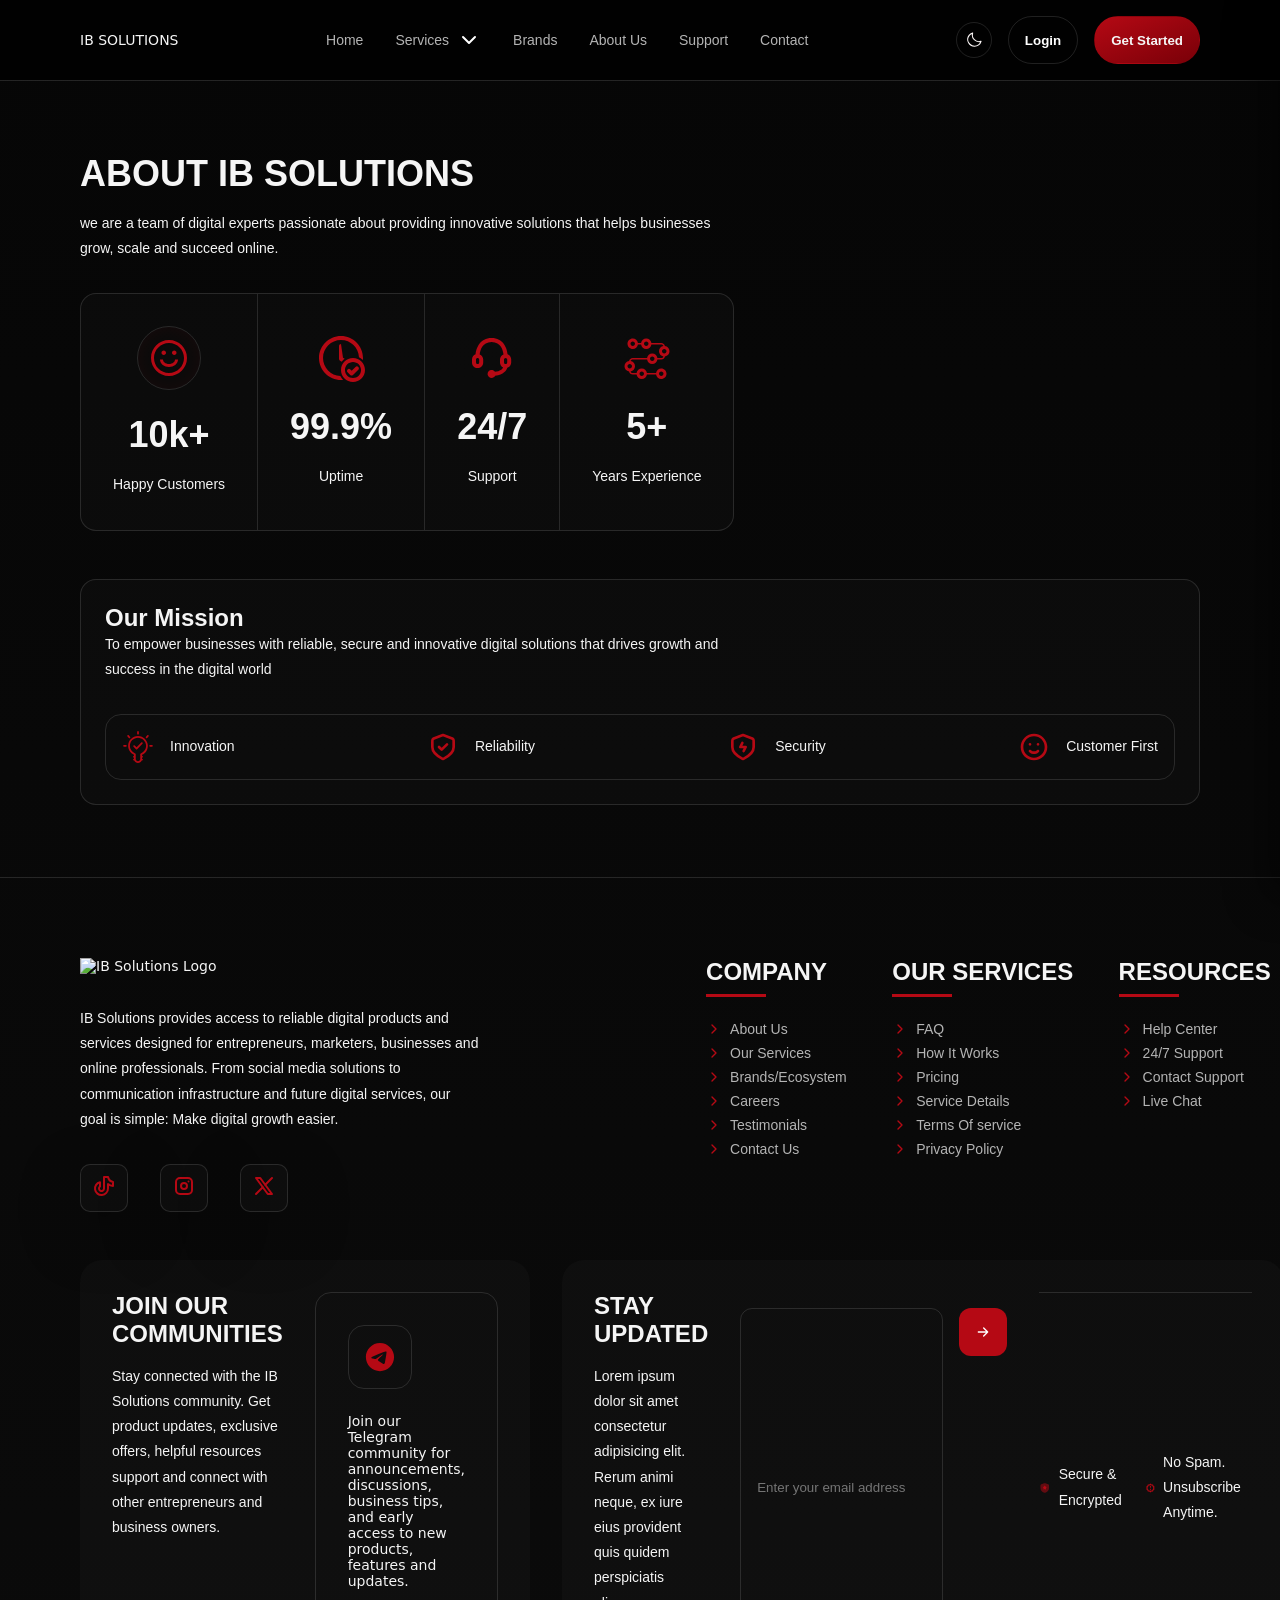
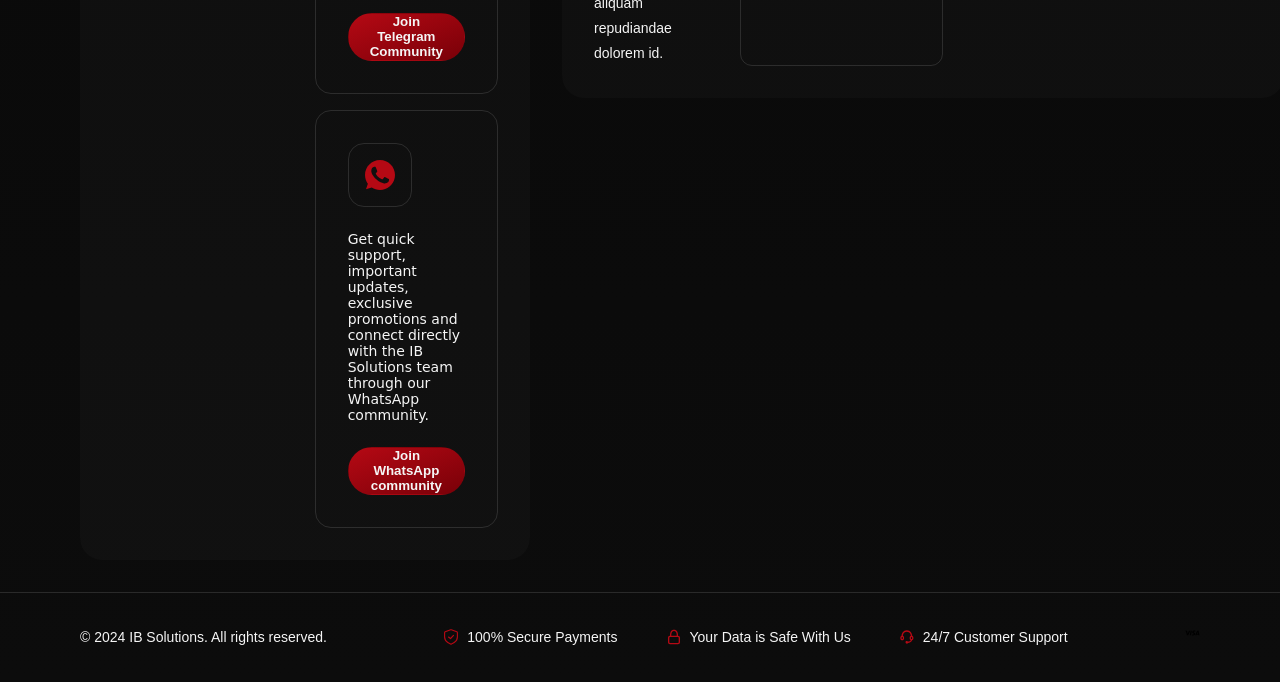
==== about.html @ fe58dd3f "Built IB Solutions landing page" ====
<!doctype html>
<html lang="en">
  <head>
    <meta charset="UTF-8" />
    <meta name="viewport" content="width=device-width, initial-scale=1.0" />
    <title>About IB Solutions</title>
    <link rel="stylesheet" href="style.css" />
  </head>
  <body>
    <header>
      <div class="overlay"></div>
      <div class="sidebar">
        <div class="sidebar-header">
          <img src="logo" alt="IB logo" />
          <button class="close-btn">X</button>
        </div>
        <ul class="sidebar-links">
          <li><a href="index.html">Home</a></li>
          <li><a href="about.html">About</a></li>
          <li><a href="contact.html">contact</a></li>
        </ul>

        <div class="sidebar-btns">
          <button class="btn btn-outline login-btn">Login</button>
          <button class="btn btn-primary get-started-btn">Get Started</button>
        </div>
        <div class="socials">
          Follow us

          <span> </span>
        </div>
      </div>
      <nav>
        <div class="nav-container container">
          <div class="logo-container">IB SOLUTIONS</div>

          <ul class="nav-links">
            <li><a href="index.html">Home</a></li>
            <li>
              <a class="fr-g1" href="#services"
                >Services
                <svg
                  xmlns="http://www.w3.org/2000/svg"
                  width="24"
                  height="24"
                  viewBox="0 0 24 24"
                  fill="none"
                  stroke="#ffffff"
                  stroke-width="2"
                  stroke-linecap="round"
                  stroke-linejoin="round"
                >
                  <polyline points="6 9 12 15 18 9" />
                </svg>
              </a>
            </li>
            <li><a href="#brands">Brands</a></li>
            <li><a href="about.html">About Us</a></li>
            <li><a href="#support">Support</a></li>
            <li><a href="#support">Contact</a></li>
          </ul>

          <div class="nav-btns">
            <button class="dark-mode mode">
              <svg
                height="24"
                width="24"
                xmlns="http://www.w3.org/2000/svg"
                viewBox="0 0 256 256"
                fill="#fef9f9"
              >
                <path
                  d="M233.54,142.23a8,8,0,0,0-8-2,88.08,88.08,0,0,1-109.8-109.8,8,8,0,0,0-10-10,104.84,104.84,0,0,0-52.91,37A104,104,0,0,0,136,224a103.09,103.09,0,0,0,62.52-20.88,104.84,104.84,0,0,0,37-52.91A8,8,0,0,0,233.54,142.23ZM188.9,190.34A88,88,0,0,1,65.66,67.11a89,89,0,0,1,31.4-26A106,106,0,0,0,96,56,104.11,104.11,0,0,0,200,160a106,106,0,0,0,14.92-1.06A89,89,0,0,1,188.9,190.34Z"
                />
              </svg>
            </button>
            <button class="btn btn-outline">Login</button>
            <button class="btn btn-primary">Get Started</button>
            <button class="menu-btn">
              <svg
                width="24"
                height="24"
                viewBox="0 0 24 24"
                fill="none"
                xmlns="http://www.w3.org/2000/svg"
              >
                <path
                  fill-rule="evenodd"
                  clip-rule="evenodd"
                  d="M20.75 7C20.75 7.41421 20.4142 7.75 20 7.75L4 7.75C3.58579 7.75 3.25 7.41421 3.25 7C3.25 6.58579 3.58579 6.25 4 6.25L20 6.25C20.4142 6.25 20.75 6.58579 20.75 7Z"
                  fill="#FFFFFF"
                />
                <path
                  fill-rule="evenodd"
                  clip-rule="evenodd"
                  d="M20.75 12C20.75 12.4142 20.4142 12.75 20 12.75L4 12.75C3.58579 12.75 3.25 12.4142 3.25 12C3.25 11.5858 3.58579 11.25 4 11.25L20 11.25C20.4142 11.25 20.75 11.5858 20.75 12Z"
                  fill="#FFFFFF"
                />
                <path
                  fill-rule="evenodd"
                  clip-rule="evenodd"
                  d="M20.75 17C20.75 17.4142 20.4142 17.75 20 17.75L4 17.75C3.58579 17.75 3.25 17.4142 3.25 17C3.25 16.5858 3.58579 16.25 4 16.25L20 16.25C20.4142 16.25 20.75 16.5858 20.75 17Z"
                  fill="#FFFFFF"
                />
              </svg>
            </button>
          </div>
        </div>
      </nav>
    </header>

    <main>
      <section class="about">
        <div class="container">
          <div class="top">
            <div class="section-header">
              <h2>ABOUT IB SOLUTIONS</h2>
              <p>
                we are a team of digital experts passionate about providing
                innovative solutions that helps businesses grow, scale and
                succeed online.
              </p>
            </div>
            <div class="about-stats">
              <span>
                <div class="logo-container">
                  <svg
                    viewBox="0 0 24 24"
                    fill="none"
                    xmlns="http://www.w3.org/2000/svg"
                  >
                    <g id="SVGRepo_bgCarrier" stroke-width="0"></g>
                    <g
                      id="SVGRepo_tracerCarrier"
                      stroke-linecap="round"
                      stroke-linejoin="round"
                    ></g>
                    <g id="SVGRepo_iconCarrier">
                      <path
                        fill-rule="evenodd"
                        clip-rule="evenodd"
                        d="M19.5 12C19.5 16.1421 16.1421 19.5 12 19.5C7.85786 19.5 4.5 16.1421 4.5 12C4.5 7.85786 7.85786 4.5 12 4.5C16.1421 4.5 19.5 7.85786 19.5 12ZM21 12C21 16.9706 16.9706 21 12 21C7.02944 21 3 16.9706 3 12C3 7.02944 7.02944 3 12 3C16.9706 3 21 7.02944 21 12ZM9.375 10.5C9.99632 10.5 10.5 9.99632 10.5 9.375C10.5 8.75368 9.99632 8.25 9.375 8.25C8.75368 8.25 8.25 8.75368 8.25 9.375C8.25 9.99632 8.75368 10.5 9.375 10.5ZM15.75 9.375C15.75 9.99632 15.2463 10.5 14.625 10.5C14.0037 10.5 13.5 9.99632 13.5 9.375C13.5 8.75368 14.0037 8.25 14.625 8.25C15.2463 8.25 15.75 8.75368 15.75 9.375ZM12 15C10.1783 15 9 13.8451 9 12.75H7.5C7.5 14.9686 9.67954 16.5 12 16.5C14.3205 16.5 16.5 14.9686 16.5 12.75H15C15 13.8451 13.8217 15 12 15Z"
                        fill="#b50914"
                      ></path>
                    </g>
                  </svg>
                </div>
                <div>
                  <h2>10k+</h2>
                  <p>Happy Customers</p>
                </div>
              </span>
              <span>
                <svg
                  viewBox="0 0 24 24"
                  fill="none"
                  xmlns="http://www.w3.org/2000/svg"
                >
                  <g id="SVGRepo_bgCarrier" stroke-width="0"></g>
                  <g
                    id="SVGRepo_tracerCarrier"
                    stroke-linecap="round"
                    stroke-linejoin="round"
                  ></g>
                  <g id="SVGRepo_iconCarrier">
                    <path
                      d="M23 12C23 12.3545 22.9832 12.7051 22.9504 13.051C22.3838 12.4841 21.7204 12.014 20.9871 11.6675C20.8122 6.85477 16.8555 3.00683 12 3.00683C7.03321 3.00683 3.00683 7.03321 3.00683 12C3.00683 16.8555 6.85477 20.8122 11.6675 20.9871C12.014 21.7204 12.4841 22.3838 13.051 22.9504C12.7051 22.9832 12.3545 23 12 23C5.92487 23 1 18.0751 1 12C1 5.92487 5.92487 1 12 1C18.0751 1 23 5.92487 23 12Z"
                      fill="#b50914"
                    ></path>
                    <path
                      d="M13 11.8812L13.8426 12.3677C13.2847 12.7802 12.7902 13.2737 12.3766 13.8307L11.5174 13.3346C11.3437 13.2343 11.2115 13.0898 11.1267 12.9235C11 12.7274 11 12.4667 11 12.4667V6C11 5.44771 11.4477 5 12 5C12.5523 5 １３ 5.44772 １３ 6V１１.８８１２Z"
                      fill="#b50914"
                    ></path>
                    <path
                      d="M15.2929 17.7071C15.6834 17.3166 16.3166 17.3166 16.7071 17.7071L17.3482 18.3482L19.2473 16.4491C19.6379 16.0586 20.271 16.0586 20.6615 16.4491C21.0521 16.8397 21.0521 17.4728 20.6615 17.8634L18.1213 20.4036C18.0349 20.49 17.9367 20.5573 17.8318 20.6054C17.4488 20.8294 16.9487 20.7772 16.6203 20.4487L15.2929 19.1213C14.9024 18.7308 14.9024 18.0976 15.2929 17.7071Z"
                      fill="#b50914"
                    ></path>
                    <path
                      fill-rule="evenodd"
                      clip-rule="evenodd"
                      d="M18 24C21.3137 24 24 21.3137 24 18C24 14.6863 21.3137 12 18 12C14.6863 12 12 14.6863 12 18C12 21.3137 14.6863 24 18 24ZM18 22.0181C15.7809 22.0181 13.9819 20.2191 13.9819 18C13.9819 15.7809 15.7809 13.9819 18 13.9819C20.2191 13.9819 22.0181 15.7809 22.0181 18C22.0181 20.2191 20.2191 22.0181 18 22.0181Z"
                      fill="#b50914"
                    ></path>
                  </g>
                </svg>
                <div>
                  <h2>99.9%</h2>
                  <p>Uptime</p>
                </div>
              </span>
              <span>
                <svg
                  viewBox="0 0 512 512"
                  version="1.1"
                  xmlns="http://www.w3.org/2000/svg"
                  xmlns:xlink="http://www.w3.org/1999/xlink"
                  fill="#000000"
                >
                  <g id="SVGRepo_bgCarrier" stroke-width="0"></g>
                  <g
                    id="SVGRepo_tracerCarrier"
                    stroke-linecap="round"
                    stroke-linejoin="round"
                  ></g>
                  <g id="SVGRepo_iconCarrier">
                    <title>support</title>
                    <g
                      id="Page-1"
                      stroke="none"
                      stroke-width="1"
                      fill="none"
                      fill-rule="evenodd"
                    >
                      <g
                        id="support"
                        fill="#b50914"
                        transform="translate(42.666667, 42.666667)"
                      >
                        <path
                          d="M379.734355,174.506667 C373.121022,106.666667 333.014355,-2.13162821e-14 209.067688,-2.13162821e-14 C85.1210217,-2.13162821e-14 45.014355,106.666667 38.4010217,174.506667 C15.2012632,183.311569 -0.101643453,205.585799 0.000508304259,230.4 L0.000508304259,260.266667 C0.000508304259,293.256475 26.7445463,320 59.734355,320 C92.7241638,320 119.467688,293.256475 119.467688,260.266667 L119.467688,230.4 C119.360431,206.121456 104.619564,184.304973 82.134355,175.146667 C86.4010217,135.893333 107.307688,42.6666667 209.067688,42.6666667 C310.827688,42.6666667 331.521022,135.893333 335.787688,175.146667 C313.347976,184.324806 298.68156,206.155851 298.667688,230.4 L298.667688,260.266667 C298.760356,283.199651 311.928618,304.070103 332.587688,314.026667 C323.627688,330.88 300.801022,353.706667 244.694355,360.533333 C233.478863,343.50282 211.780225,336.789048 192.906491,344.509658 C174.032757,352.230268 163.260418,372.226826 167.196286,392.235189 C171.132153,412.243552 188.675885,426.666667 209.067688,426.666667 C225.181549,426.577424 239.870491,417.417465 247.041022,402.986667 C338.561022,392.533333 367.787688,345.386667 376.961022,317.653333 C401.778455,309.61433 418.468885,286.351502 418.134355,260.266667 L418.134355,230.4 C418.23702,205.585799 402.934114,183.311569 379.734355,174.506667 Z M76.8010217,260.266667 C76.8010217,269.692326 69.1600148,277.333333 59.734355,277.333333 C50.3086953,277.333333 42.6676884,269.692326 42.6676884,260.266667 L42.6676884,230.4 C42.6676884,224.302667 45.9205765,218.668499 51.2010216,215.619833 C56.4814667,212.571166 62.9872434,212.571166 68.2676885,215.619833 C73.5481336,218.668499 76.8010217,224.302667 76.8010217,230.4 L76.8010217,260.266667 Z M341.334355,230.4 C341.334355,220.97434 348.975362,213.333333 358.401022,213.333333 C367.826681,213.333333 375.467688,220.97434 375.467688,230.4 L375.467688,260.266667 C375.467688,269.692326 367.826681,277.333333 358.401022,277.333333 C348.975362,277.333333 341.334355,269.692326 341.334355,260.266667 L341.334355,230.4 Z"
                        ></path>
                      </g>
                    </g>
                  </g>
                </svg>
                <div>
                  <h2>24/7</h2>
                  <p>Support</p>
                </div>
              </span>
              <span>
                <svg
                  version="1.1"
                  id="Uploaded to svgrepo.com"
                  xmlns="http://www.w3.org/2000/svg"
                  xmlns:xlink="http://www.w3.org/1999/xlink"
                  viewBox="0 0 32 32"
                  xml:space="preserve"
                  fill="#000000"
                >
                  <g id="SVGRepo_bgCarrier" stroke-width="0"></g>
                  <g
                    id="SVGRepo_tracerCarrier"
                    stroke-linecap="round"
                    stroke-linejoin="round"
                  ></g>
                  <g id="SVGRepo_iconCarrier">
                    <style type="text/css">
                      .blueprint_een {
                        fill: #b50914;
                      }
                    </style>
                    <path
                      class="blueprint_een"
                      d="M6.5,17h9.55c0.245,1.694,1.688,3,3.45,3s3.205-1.306,3.45-3h2.55c1.223,0,2.239-0.884,2.454-2.046 C29.67,14.729,31,13.277,31,11.5s-1.33-3.229-3.046-3.454C27.739,6.884,26.723,6,25.5,6h-6.55c-0.245-1.694-1.688-3-3.45-3 s-3.205,1.306-3.45,3H9.95C9.705,4.306,8.262,3,6.5,3C4.567,3,3,4.567,3,6.5S4.567,10,6.5,10c1.762,0,3.205-1.306,3.45-3h2.101 c0.245,1.694,1.688,3,3.45,3s3.205-1.306,3.45-3h6.55c0.672,0,1.236,0.447,1.426,1.058C25.268,8.333,24,9.764,24,11.5 s1.268,3.167,2.926,3.442C26.736,15.553,26.172,16,25.5,16h-2.55c-0.245-1.694-1.688-3-3.45-3s-3.205,1.306-3.45,3H6.5 c-1.223,0-2.239,0.884-2.454,2.046C2.33,18.271,1,19.723,1,21.5s1.33,3.229,3.046,3.454C4.261,26.116,5.277,27,6.5,27h2.55 c0.245,1.694,1.688,3,3.45,3s3.205-1.306,3.45-3h6.101c0.245,1.694,1.688,3,3.45,3c1.933,0,3.5-1.567,3.5-3.5S27.433,23,25.5,23 c-1.762,0-3.205,1.306-3.45,3H15.95c-0.245-1.694-1.688-3-3.45-3s-3.205,1.306-3.45,3H6.5c-0.672,0-1.236-0.447-1.426-1.058 C6.732,24.667,8,23.236,8,21.5s-1.268-3.167-2.926-3.442C5.264,17.447,5.828,17,6.5,17z M6.5,8C5.673,8,5,7.327,5,6.5S5.673,5,6.5,5 S8,5.673,8,6.5S7.327,8,6.5,8z M15.5,8C14.673,8,14,7.327,14,6.5S14.673,5,15.5,5S17,5.673,17,6.5S16.327,8,15.5,8z M26,11.5 c0-0.827,0.673-1.5,1.5-1.5s1.5,0.673,1.5,1.5S28.327,13,27.5,13S26,12.327,26,11.5z M19.5,15c0.827,0,1.5,0.673,1.5,1.5 S20.327,18,19.5,18S18,17.327,18,16.5S18.673,15,19.5,15z M25.5,25c0.827,0,1.5,0.673,1.5,1.5S26.327,28,25.5,28S24,27.327,24,26.5 S24.673,25,25.5,25z M12.5,25c0.827,0,1.5,0.673,1.5,1.5S13.327,28,12.5,28S11,27.327,11,26.5S11.673,25,12.5,25z M6,21.5 C6,22.327,5.327,23,4.5,23S3,22.327,3,21.5S3.673,20,4.5,20S6,20.673,6,21.5z"
                    ></path>
                  </g>
                </svg>
                <div>
                  <h2>5+</h2>
                  <p>Years Experience</p>
                </div>
              </span>
            </div>
          </div>

          <div class="about-left-image-container">
            <img src="" alt="" />
          </div>

          <div class="about-mission-container">
            <div>
              <h3>Our Mission</h3>
              <p>
                To empower businesses with reliable, secure and innovative
                digital solutions that drives growth and success in the digital
                world
              </p>
            </div>

            <div class="mission-list">
              <span>
                <svg
                  fill="#b50914"
                  height="200px"
                  width="200px"
                  version="1.1"
                  id="Layer_1"
                  xmlns="http://www.w3.org/2000/svg"
                  xmlns:xlink="http://www.w3.org/1999/xlink"
                  viewBox="0 0 508 508"
                  xml:space="preserve"
                >
                  <g id="SVGRepo_bgCarrier" stroke-width="0"></g>
                  <g
                    id="SVGRepo_tracerCarrier"
                    stroke-linecap="round"
                    stroke-linejoin="round"
                  ></g>
                  <g id="SVGRepo_iconCarrier">
                    <g>
                      <g>
                        <path
                          d="M409.8,220.9C403.3,149.6,341.4,79.2,254,79.2c-86.4,0-156.6,70.3-156.6,156.6c0,61.7,36.8,118,92.6,143v16h-0.2 c-7.8,0-14.1,6.3-14.1,14.1S182,423,189.8,423h0.2v16.5h-0.2c-7.8,0-14.1,6.3-14.1,14.1s6.3,14.1,14.1,14.1h4.8 C204,491.3,227,508,253.9,508s49.9-16.7,59.3-40.3h4.9c7.8,0,14.1-6.3,14.1-14.1c0-7.8-6.3-14.1-14.1-14.1h-0.3V423h0.3 c7.8,0,14.1-6.3,14.1-14.1c0-7.8-6.3-14.1-14.1-14.1h-0.3v-16C378.6,351.6,416.1,288.1,409.8,220.9z M298.8,356.1 c-5.5,2.1-9.2,7.3-9.2,13.2V444c0,19.7-16,35.7-35.7,35.7c-19.7,0-35.7-16-35.7-35.7v-74.7c0-5.9-3.7-11.2-9.2-13.2 c-49.9-18.6-83.5-67-83.5-120.3c0-70.8,57.6-128.4,128.4-128.4c68.3,0,122.4,57.7,127.8,116.1 C387.2,281.4,353.1,335.9,298.8,356.1z"
                        ></path>
                      </g>
                    </g>
                    <g>
                      <g>
                        <path
                          d="M325.3,184.1c-5.5-5.6-14.4-5.6-19.9-0.1l-73.8,73.8l-29-29c-5.5-5.5-14.4-5.5-20,0c-5.5,5.5-5.5,14.4,0,20l39,39 c2.8,2.8,6.4,4.1,10,4.1c3.6,0,7.2-1.4,10-4.1l83.7-83.7C330.8,198.6,330.8,189.7,325.3,184.1z"
                        ></path>
                      </g>
                    </g>
                    <g>
                      <g>
                        <path
                          d="M61.3,221.7h-29c-7.8,0-14.1,6.3-14.1,14.1s6.3,14.1,14.1,14.1h29c7.8,0,14.1-6.3,14.1-14.1S69.1,221.7,61.3,221.7z"
                        ></path>
                      </g>
                    </g>
                    <g>
                      <g>
                        <path
                          d="M475.7,221.7h-29c-7.8,0-14.1,6.3-14.1,14.1s6.3,14.1,14.1,14.1h29c7.8,0,14.1-6.3,14.1-14.1 C489.8,228,483.5,221.7,475.7,221.7z"
                        ></path>
                      </g>
                    </g>
                    <g>
                      <g>
                        <path
                          d="M254,0c-7.8,0-14.1,6.3-14.1,14.1v29c0,7.8,6.3,14.1,14.1,14.1s14.1-6.3,14.1-14.1v-29C268.1,6.3,261.8,0,254,0z"
                        ></path>
                      </g>
                    </g>
                    <g>
                      <g>
                        <path
                          d="M127.7,89.5L107.2,69c-5.5-5.5-14.4-5.5-20,0c-5.5,5.5-5.5,14.4,0,20l20.5,20.5c5.6,5.5,14.5,5.5,20,0 S133.2,95.1,127.7,89.5z"
                        ></path>
                      </g>
                    </g>
                    <g>
                      <g>
                        <path
                          d="M420.7,69c-5.5-5.4-14.4-5.4-19.9,0.1l-20.5,20.5c-5.5,5.5-5.5,14.4,0,20c5.5,5.5,14.4,5.5,20,0L420.7,89 C426.2,83.5,426.2,74.6,420.7,69z"
                        ></path>
                      </g>
                    </g>
                  </g>
                </svg>
                <p>Innovation</p>
              </span>
              <span
                ><svg
                  viewBox="0 0 24 24"
                  fill="none"
                  xmlns="http://www.w3.org/2000/svg"
                >
                  <g id="SVGRepo_bgCarrier" stroke-width="0"></g>
                  <g
                    id="SVGRepo_tracerCarrier"
                    stroke-linecap="round"
                    stroke-linejoin="round"
                  ></g>
                  <g id="SVGRepo_iconCarrier">
                    <path
                      d="M9 12L11 14L15 9.99999M20 12C20 16.4611 14.54 19.6937 12.6414 20.683C12.4361 20.79 12.3334 20.8435 12.191 20.8712C12.08 20.8928 11.92 20.8928 11.809 20.8712C11.6666 20.8435 11.5639 20.79 11.3586 20.683C9.45996 19.6937 4 16.4611 4 12V8.21759C4 7.41808 4 7.01833 4.13076 6.6747C4.24627 6.37113 4.43398 6.10027 4.67766 5.88552C4.9535 5.64243 5.3278 5.50207 6.0764 5.22134L11.4382 3.21067C11.6461 3.13271 11.75 3.09373 11.857 3.07827C11.9518 3.06457 12.0482 3.06457 12.143 3.07827C12.25 3.09373 12.3539 3.13271 12.5618 3.21067L17.9236 5.22134C18.6722 5.50207 19.0465 5.64243 19.3223 5.88552C19.566 6.10027 19.7537 6.37113 19.8692 6.6747C20 7.01833 20 7.41808 20 8.21759V12Z"
                      stroke="#b50914"
                      stroke-width="2"
                      stroke-linecap="round"
                      stroke-linejoin="round"
                    ></path>
                  </g>
                </svg>
                <p>Reliability</p>
              </span>
              <span
                ><svg
                  viewBox="0 0 24 24"
                  fill="none"
                  xmlns="http://www.w3.org/2000/svg"
                >
                  <g id="SVGRepo_bgCarrier" stroke-width="0"></g>
                  <g
                    id="SVGRepo_tracerCarrier"
                    stroke-linecap="round"
                    stroke-linejoin="round"
                  ></g>
                  <g id="SVGRepo_iconCarrier">
                    <path
                      d="M11.5 9.00011L10 12.0001H14L12.5 15.0001M20 12.0001C20 16.4612 14.54 19.6939 12.6414 20.6831C12.4361 20.7901 12.3334 20.8436 12.191 20.8713C12.08 20.8929 11.92 20.8929 11.809 20.8713C11.6666 20.8436 11.5639 20.7901 11.3586 20.6831C9.45996 19.6939 4 16.4612 4 12.0001V8.21772C4 7.4182 4 7.01845 4.13076 6.67482C4.24627 6.37126 4.43398 6.10039 4.67766 5.88564C4.9535 5.64255 5.3278 5.50219 6.0764 5.22146L11.4382 3.21079C11.6461 3.13283 11.75 3.09385 11.857 3.07839C11.9518 3.06469 12.0482 3.06469 12.143 3.07839C12.25 3.09385 12.3539 3.13283 12.5618 3.21079L17.9236 5.22146C18.6722 5.50219 19.0465 5.64255 19.3223 5.88564C19.566 6.10039 19.7537 6.37126 19.8692 6.67482C20 7.01845 20 7.4182 20 8.21772V12.0001Z"
                      stroke="#b50914"
                      stroke-width="2"
                      stroke-linecap="round"
                      stroke-linejoin="round"
                    ></path>
                  </g>
                </svg>
                <p>Security</p>
              </span>
              <span>
                <svg
                  viewBox="0 0 24 24"
                  fill="none"
                  xmlns="http://www.w3.org/2000/svg"
                >
                  <g id="SVGRepo_bgCarrier" stroke-width="0"></g>
                  <g
                    id="SVGRepo_tracerCarrier"
                    stroke-linecap="round"
                    stroke-linejoin="round"
                  ></g>
                  <g id="SVGRepo_iconCarrier">
                    <path
                      d="M9 11C9.55228 11 10 10.5523 10 10C10 9.44772 9.55228 9 9 9C8.44772 9 8 9.44772 8 10C8 10.5523 8.44772 11 9 11Z"
                      fill="#b50914"
                    ></path>
                    <path
                      d="M16 10C16 10.5523 15.5523 11 15 11C14.4477 11 14 10.5523 14 10C14 9.44772 14.4477 9 15 9C15.5523 9 16 9.44772 16 10Z"
                      fill="#b50914"
                    ></path>
                    <path
                      fill-rule="evenodd"
                      clip-rule="evenodd"
                      d="M12 2C6.47715 2 2 6.47715 2 12C2 17.5228 6.47715 22 12 22C17.5228 22 22 17.5228 22 12C22 6.47715 17.5228 2 12 2ZM4 12C4 7.58172 7.58172 4 12 4C16.4183 4 20 7.58172 20 12C20 16.4183 16.4183 20 12 20C7.58172 20 4 16.4183 4 12Z"
                      fill="#b50914"
                    ></path>
                    <path
                      d="M9.77332 14.366C9.42674 13.9431 8.80344 13.8766 8.37531 14.2191C7.94404 14.5641 7.87473 15.1942 8.21974 15.6255L8.22037 15.6262L8.22171 15.6279L8.22469 15.6316L8.23186 15.6403L8.25103 15.6632C8.26596 15.6807 8.28523 15.7026 8.30885 15.7285C8.35604 15.7801 8.4209 15.8474 8.50356 15.9248C8.66848 16.0795 8.90695 16.2773 9.22 16.473C9.85005 16.8668 10.7812 17.25 12 17.25C13.2188 17.25 14.1499 16.8668 14.78 16.473C15.093 16.2773 15.3315 16.0795 15.4964 15.9248C15.5791 15.8474 15.644 15.7801 15.6912 15.7285C15.7148 15.7026 15.734 15.6807 15.749 15.6632L15.7681 15.6403L15.7753 15.6316L15.7783 15.6279L15.7796 15.6262L15.7809 15.6247C16.1259 15.1934 16.056 14.5641 15.6247 14.2191C15.1966 13.8766 14.5733 13.9431 14.2267 14.366C14.225 14.368 14.2211 14.3724 14.2151 14.3789C14.1998 14.3957 14.1709 14.4261 14.1286 14.4658C14.0435 14.5455 13.907 14.6602 13.72 14.777C13.3501 15.0082 12.7812 15.25 12 15.25C11.2188 15.25 10.6499 15.0082 10.28 14.777C10.093 14.6602 9.95652 14.5455 9.87144 14.4658C9.8291 14.4261 9.80021 14.3957 9.7849 14.3789C9.77889 14.3724 9.77503 14.368 9.77332 14.366Z"
                      fill="#b50914"
                    ></path>
                  </g>
                </svg>
                <p>Customer First</p></span
              >
            </div>
          </div>
        </div>
      </section>
    </main>
    <footer class="footer">
      <div class="container footer-top">
        <div class="contents">
          <div class="footer-business-details">
            <div class="footer-logo">
              <img src="logo.png" alt="IB Solutions Logo" />
            </div>

            <div>
              <p class="footer-description">
                IB Solutions provides access to reliable digital products and
                services designed for entrepreneurs, marketers, businesses and
                online professionals. From social media solutions to
                communication infrastructure and future digital services, our
                goal is simple: Make digital growth easier.
              </p>
            </div>

            <div class="footer-socials">
              <div class="social-icon-container">
                <a href="#">
                  <!--
tags: [logo, app, application, mobile, video, music]
category: Brand
version: "1.13"
unicode: "ec73"
-->
                  <svg
                    xmlns="http://www.w3.org/2000/svg"
                    width="24"
                    height="24"
                    viewBox="0 0 24 24"
                    fill="none"
                    stroke="#b50914"
                    stroke-width="2"
                    stroke-linecap="round"
                    stroke-linejoin="round"
                  >
                    <path
                      d="M21 7.917v4.034a9.948 9.948 0 0 1 -5 -1.951v4.5a6.5 6.5 0 1 1 -8 -6.326v4.326a2.5 2.5 0 1 0 4 2v-11.5h4.083a6.005 6.005 0 0 0 4.917 4.917z"
                    />
                  </svg>
                </a>
              </div>

              <div class="social-icon-container">
                <a href="#">
                  <!--
tags: [logo, app, application, images, photos, videos, post, stories, online, community]
category: Brand
version: "1.9"
unicode: "ec20"
-->
                  <svg
                    xmlns="http://www.w3.org/2000/svg"
                    width="24"
                    height="24"
                    viewBox="0 0 24 24"
                    fill="none"
                    stroke="#b50914"
                    stroke-width="2"
                    stroke-linecap="round"
                    stroke-linejoin="round"
                  >
                    <path
                      d="M4 8a4 4 0 0 1 4 -4h8a4 4 0 0 1 4 4v8a4 4 0 0 1 -4 4h-8a4 4 0 0 1 -4 -4z"
                    />
                    <path d="M9 12a3 3 0 1 0 6 0a3 3 0 0 0 -6 0" />
                    <path d="M16.5 7.5v.01" />
                  </svg>
                </a>
              </div>

              <div class="social-icon-container">
                <a href="#">
                  <!--
category: Brand
version: "2.29"
unicode: "fc0f"
tags:  [twitter]
-->
                  <svg
                    xmlns="http://www.w3.org/2000/svg"
                    width="24"
                    height="24"
                    viewBox="0 0 24 24"
                    fill="none"
                    stroke="#b50914"
                    stroke-width="2"
                    stroke-linecap="round"
                    stroke-linejoin="round"
                  >
                    <path d="M4 4l11.733 16h4.267l-11.733 -16z" />
                    <path d="M4 20l6.768 -6.768m2.46 -2.46l6.772 -6.772" />
                  </svg>
                </a>
              </div>
            </div>
          </div>
          <div class="footer-sections">
            <div class="footer-section">
              <h3 class="footer-section-header">COMPANY</h3>

              <ul class="footer-section-list">
                <li class="fr-g1">
                  <svg
                    xmlns="http://www.w3.org/2000/svg"
                    width="24"
                    height="24"
                    viewBox="0 0 24 24"
                    fill="none"
                    stroke="#b50914"
                    stroke-width="2"
                    stroke-linecap="round"
                    stroke-linejoin="round"
                  >
                    <polyline points="6 9 12 15 18 9" />
                  </svg>
                  About Us
                </li>
                <li class="fr-g1">
                  <svg
                    xmlns="http://www.w3.org/2000/svg"
                    width="24"
                    height="24"
                    viewBox="0 0 24 24"
                    fill="none"
                    stroke="#b50914"
                    stroke-width="2"
                    stroke-linecap="round"
                    stroke-linejoin="round"
                  >
                    <polyline points="6 9 12 15 18 9" /></svg
                  >Our Services
                </li>
                <li class="fr-g1">
                  <svg
                    xmlns="http://www.w3.org/2000/svg"
                    width="24"
                    height="24"
                    viewBox="0 0 24 24"
                    fill="none"
                    stroke="#b50914"
                    stroke-width="2"
                    stroke-linecap="round"
                    stroke-linejoin="round"
                  >
                    <polyline points="6 9 12 15 18 9" /></svg
                  >Brands/Ecosystem
                </li>
                <li class="fr-g1">
                  <svg
                    xmlns="http://www.w3.org/2000/svg"
                    width="24"
                    height="24"
                    viewBox="0 0 24 24"
                    fill="none"
                    stroke="#b50914"
                    stroke-width="2"
                    stroke-linecap="round"
                    stroke-linejoin="round"
                  >
                    <polyline points="6 9 12 15 18 9" /></svg
                  >Careers
                </li>
                <li class="fr-g1">
                  <svg
                    xmlns="http://www.w3.org/2000/svg"
                    width="24"
                    height="24"
                    viewBox="0 0 24 24"
                    fill="none"
                    stroke="#b50914"
                    stroke-width="2"
                    stroke-linecap="round"
                    stroke-linejoin="round"
                  >
                    <polyline points="6 9 12 15 18 9" /></svg
                  >Testimonials
                </li>
                <li class="fr-g1">
                  <svg
                    xmlns="http://www.w3.org/2000/svg"
                    width="24"
                    height="24"
                    viewBox="0 0 24 24"
                    fill="none"
                    stroke="#b50914"
                    stroke-width="2"
                    stroke-linecap="round"
                    stroke-linejoin="round"
                  >
                    <polyline points="6 9 12 15 18 9" /></svg
                  >Contact Us
                </li>
              </ul>
            </div>

            <div class="footer-section">
              <h3 class="footer-section-header">OUR SERVICES</h3>
              <ul class="footer-section-list">
                <li class="fr-g1">
                  <svg
                    xmlns="http://www.w3.org/2000/svg"
                    width="24"
                    height="24"
                    viewBox="0 0 24 24"
                    fill="none"
                    stroke="#b50914"
                    stroke-width="2"
                    stroke-linecap="round"
                    stroke-linejoin="round"
                  >
                    <polyline points="6 9 12 15 18 9" /></svg
                  >FAQ
                </li>
                <li class="fr-g1">
                  <svg
                    xmlns="http://www.w3.org/2000/svg"
                    width="24"
                    height="24"
                    viewBox="0 0 24 24"
                    fill="none"
                    stroke="#b50914"
                    stroke-width="2"
                    stroke-linecap="round"
                    stroke-linejoin="round"
                  >
                    <polyline points="6 9 12 15 18 9" /></svg
                  >How It Works
                </li>
                <li class="fr-g1">
                  <svg
                    xmlns="http://www.w3.org/2000/svg"
                    width="24"
                    height="24"
                    viewBox="0 0 24 24"
                    fill="none"
                    stroke="#b50914"
                    stroke-width="2"
                    stroke-linecap="round"
                    stroke-linejoin="round"
                  >
                    <polyline points="6 9 12 15 18 9" /></svg
                  >Pricing
                </li>
                <li class="fr-g1">
                  <svg
                    xmlns="http://www.w3.org/2000/svg"
                    width="24"
                    height="24"
                    viewBox="0 0 24 24"
                    fill="none"
                    stroke="#b50914"
                    stroke-width="2"
                    stroke-linecap="round"
                    stroke-linejoin="round"
                  >
                    <polyline points="6 9 12 15 18 9" /></svg
                  >Service Details
                </li>
                <li class="fr-g1">
                  <svg
                    xmlns="http://www.w3.org/2000/svg"
                    width="24"
                    height="24"
                    viewBox="0 0 24 24"
                    fill="none"
                    stroke="#b50914"
                    stroke-width="2"
                    stroke-linecap="round"
                    stroke-linejoin="round"
                  >
                    <polyline points="6 9 12 15 18 9" /></svg
                  >Terms Of service
                </li>
                <li class="fr-g1">
                  <svg
                    xmlns="http://www.w3.org/2000/svg"
                    width="24"
                    height="24"
                    viewBox="0 0 24 24"
                    fill="none"
                    stroke="#b50914"
                    stroke-width="2"
                    stroke-linecap="round"
                    stroke-linejoin="round"
                  >
                    <polyline points="6 9 12 15 18 9" /></svg
                  >Privacy Policy
                </li>
              </ul>
            </div>

            <div class="footer-section">
              <h3 class="footer-section-header">RESOURCES</h3>
              <ul class="footer-section-list">
                <li class="fr-g1">
                  <svg
                    xmlns="http://www.w3.org/2000/svg"
                    width="24"
                    height="24"
                    viewBox="0 0 24 24"
                    fill="none"
                    stroke="#b50914"
                    stroke-width="2"
                    stroke-linecap="round"
                    stroke-linejoin="round"
                  >
                    <polyline points="6 9 12 15 18 9" /></svg
                  >Help Center
                </li>
                <li class="fr-g1">
                  <svg
                    xmlns="http://www.w3.org/2000/svg"
                    width="24"
                    height="24"
                    viewBox="0 0 24 24"
                    fill="none"
                    stroke="#b50914"
                    stroke-width="2"
                    stroke-linecap="round"
                    stroke-linejoin="round"
                  >
                    <polyline points="6 9 12 15 18 9" /></svg
                  >24/7 Support
                </li>

                <li class="fr-g1">
                  <svg
                    xmlns="http://www.w3.org/2000/svg"
                    width="24"
                    height="24"
                    viewBox="0 0 24 24"
                    fill="none"
                    stroke="#b50914"
                    stroke-width="2"
                    stroke-linecap="round"
                    stroke-linejoin="round"
                  >
                    <polyline points="6 9 12 15 18 9" /></svg
                  >Contact Support
                </li>

                <li class="fr-g1">
                  <svg
                    xmlns="http://www.w3.org/2000/svg"
                    width="24"
                    height="24"
                    viewBox="0 0 24 24"
                    fill="none"
                    stroke="#b50914"
                    stroke-width="2"
                    stroke-linecap="round"
                    stroke-linejoin="round"
                  >
                    <polyline points="6 9 12 15 18 9" /></svg
                  >Live Chat
                </li>
              </ul>
            </div>
          </div>
        </div>
        <div class="footer-community-links">
          <div class="community-card">
            <div class="section-header">
              <h3>JOIN OUR COMMUNITIES</h3>
              <p>
                Stay connected with the IB Solutions community. Get product
                updates, exclusive offers, helpful resources support and connect
                with other entrepreneurs and business owners.
              </p>
            </div>
            <div class="community-links">
              <div>
                <div class="community-logo-container whatsapp">
                  <svg
                    fill="#b50914"
                    viewBox="0 0 32 32"
                    version="1.1"
                    xmlns="http://www.w3.org/2000/svg"
                  >
                    <g id="SVGRepo_bgCarrier" stroke-width="0"></g>
                    <g
                      id="SVGRepo_tracerCarrier"
                      stroke-linecap="round"
                      stroke-linejoin="round"
                    ></g>
                    <g id="SVGRepo_iconCarrier">
                      <title>telegram</title>
                      <path
                        d="M22.122 10.040c0.006-0 0.014-0 0.022-0 0.209 0 0.403 0.065 0.562 0.177l-0.003-0.002c0.116 0.101 0.194 0.243 0.213 0.403l0 0.003c0.020 0.122 0.031 0.262 0.031 0.405 0 0.065-0.002 0.129-0.007 0.193l0-0.009c-0.225 2.369-1.201 8.114-1.697 10.766-0.21 1.123-0.623 1.499-1.023 1.535-0.869 0.081-1.529-0.574-2.371-1.126-1.318-0.865-2.063-1.403-3.342-2.246-1.479-0.973-0.52-1.51 0.322-2.384 0.221-0.23 4.052-3.715 4.127-4.031 0.004-0.019 0.006-0.040 0.006-0.062 0-0.078-0.029-0.149-0.076-0.203l0 0c-0.052-0.034-0.117-0.053-0.185-0.053-0.045 0-0.088 0.009-0.128 0.024l0.002-0.001q-0.198 0.045-6.316 4.174c-0.445 0.351-1.007 0.573-1.619 0.599l-0.006 0c-0.867-0.105-1.654-0.298-2.401-0.573l0.074 0.024c-0.938-0.306-1.683-0.467-1.619-0.985q0.051-0.404 1.114-0.827 6.548-2.853 8.733-3.761c1.607-0.853 3.47-1.555 5.429-2.010l0.157-0.031zM15.93 1.025c-8.302 0.020-15.025 6.755-15.025 15.060 0 8.317 6.742 15.060 15.060 15.060s15.060-6.742 15.060-15.060c0-8.305-6.723-15.040-15.023-15.060h-0.002q-0.035-0-0.070 0z"
                      ></path>
                    </g>
                  </svg>
                </div>

                <div class="description-text">
                  Join our Telegram community for announcements, discussions,
                  business tips, and early access to new products, features and
                  updates.
                </div>

                <button class="btn btn-primary">Join Telegram Community</button>
              </div>
              <div>
                <div class="community-logo-container telegram">
                  <svg
                    viewBox="0 0 20 20"
                    version="1.1"
                    xmlns="http://www.w3.org/2000/svg"
                    xmlns:xlink="http://www.w3.org/1999/xlink"
                    fill="#000000"
                  >
                    <g id="SVGRepo_bgCarrier" stroke-width="0"></g>
                    <g
                      id="SVGRepo_tracerCarrier"
                      stroke-linecap="round"
                      stroke-linejoin="round"
                    ></g>
                    <g id="SVGRepo_iconCarrier">
                      <title>whatsapp [#128]</title>
                      <desc>Created with Sketch.</desc>
                      <defs></defs>
                      <g
                        id="Page-1"
                        stroke="none"
                        stroke-width="1"
                        fill="none"
                        fill-rule="evenodd"
                      >
                        <g
                          id="Dribbble-Light-Preview"
                          transform="translate(-300.000000, -7599.000000)"
                          fill="#b50914"
                        >
                          <g
                            id="icons"
                            transform="translate(56.000000, 160.000000)"
                          >
                            <path
                              d="M259.821,7453.12124 C259.58,7453.80344 258.622,7454.36761 257.858,7454.53266 C257.335,7454.64369 256.653,7454.73172 254.355,7453.77943 C251.774,7452.71011 248.19,7448.90097 248.19,7446.36621 C248.19,7445.07582 248.934,7443.57337 250.235,7443.57337 C250.861,7443.57337 250.999,7443.58538 251.205,7444.07952 C251.446,7444.6617 252.034,7446.09613 252.104,7446.24317 C252.393,7446.84635 251.81,7447.19946 251.387,7447.72462 C251.252,7447.88266 251.099,7448.05372 251.27,7448.3478 C251.44,7448.63589 252.028,7449.59418 252.892,7450.36341 C254.008,7451.35771 254.913,7451.6748 255.237,7451.80984 C255.478,7451.90987 255.766,7451.88687 255.942,7451.69881 C256.165,7451.45774 256.442,7451.05762 256.724,7450.6635 C256.923,7450.38141 257.176,7450.3464 257.441,7450.44643 C257.62,7450.50845 259.895,7451.56477 259.991,7451.73382 C260.062,7451.85686 260.062,7452.43903 259.821,7453.12124 M254.002,7439 L253.997,7439 L253.997,7439 C248.484,7439 244,7443.48535 244,7449 C244,7451.18666 244.705,7453.21526 245.904,7454.86076 L244.658,7458.57687 L248.501,7457.3485 C250.082,7458.39482 251.969,7459 254.002,7459 C259.515,7459 264,7454.51465 264,7449 C264,7443.48535 259.515,7439 254.002,7439"
                              id="whatsapp-[#128]"
                            ></path>
                          </g>
                        </g>
                      </g>
                    </g>
                  </svg>
                </div>

                <div class="description-text">
                  Get quick support, important updates, exclusive promotions and
                  connect directly with the IB Solutions team through our
                  WhatsApp community.
                </div>
                <button class="btn btn-primary">Join WhatsApp community</button>
              </div>
            </div>
          </div>
          <div class="community-card email-card">
            <div class="section-header">
              <h3>STAY UPDATED</h3>
              <p>
                Lorem ipsum dolor sit amet consectetur adipisicing elit. Rerum
                animi neque, ex iure eius provident quis quidem perspiciatis
                aliquam repudiandae dolorem id.
              </p>
            </div>

            <form>
              <input type="email" placeholder="Enter your email address" />
              <button>
                <svg
                  viewBox="0 0 24 24"
                  fill="none"
                  xmlns="http://www.w3.org/2000/svg"
                >
                  <g id="SVGRepo_bgCarrier" stroke-width="0"></g>
                  <g
                    id="SVGRepo_tracerCarrier"
                    stroke-linecap="round"
                    stroke-linejoin="round"
                  ></g>
                  <g id="SVGRepo_iconCarrier">
                    <path
                      d="M5 12H19M19 12L13 6M19 12L13 18"
                      stroke="#fff"
                      stroke-width="2"
                      stroke-linecap="round"
                      stroke-linejoin="round"
                    ></path>
                  </g>
                </svg>
              </button>
            </form>
            <div class="card-bottom">
              <span class="fr-g1">
                <svg
                  class="icon"
                  viewBox="0 0 24 24"
                  fill="none"
                  xmlns="http://www.w3.org/2000/svg"
                >
                  <g id="SVGRepo_bgCarrier" stroke-width="0"></g>
                  <g
                    id="SVGRepo_tracerCarrier"
                    stroke-linecap="round"
                    stroke-linejoin="round"
                  ></g>
                  <g id="SVGRepo_iconCarrier">
                    <path
                      opacity="0.5"
                      d="M3.37752 5.08241C3 5.62028 3 7.21907 3 10.4167V11.9914C3 17.6294 7.23896 20.3655 9.89856 21.5273C10.62 21.8424 10.9807 22 12 22C13.0193 22 13.38 21.8424 14.1014 21.5273C16.761 20.3655 21 17.6294 21 11.9914V10.4167C21 7.21907 21 5.62028 20.6225 5.08241C20.245 4.54454 18.7417 4.02996 15.7351 3.00079L15.1623 2.80472C13.595 2.26824 12.8114 2 12 2C11.1886 2 10.405 2.26824 8.83772 2.80472L8.26491 3.00079C5.25832 4.02996 3.75503 4.54454 3.37752 5.08241Z"
                      fill="#b50914"
                    ></path>
                    <path
                      d="M10.8613 8.36335L10.7302 8.59849C10.5862 8.85677 10.5142 8.98591 10.402 9.07112C10.2897 9.15633 10.1499 9.18796 9.87035 9.25122L9.61581 9.30881C8.63194 9.53142 8.14001 9.64273 8.02297 10.0191C7.90593 10.3955 8.2413 10.7876 8.91204 11.572L9.08557 11.7749C9.27617 11.9978 9.37147 12.1092 9.41435 12.2471C9.45722 12.385 9.44281 12.5336 9.41399 12.831L9.38776 13.1018C9.28635 14.1482 9.23565 14.6715 9.54206 14.9041C9.84847 15.1367 10.3091 14.9246 11.2303 14.5005L11.2303 14.5005L11.4686 14.3907L11.4686 14.3907C11.7304 14.2702 11.8613 14.2099 12 14.2099C12.1387 14.2099 12.2696 14.2702 12.5314 14.3907L12.7697 14.5005L12.7697 14.5005C13.6909 14.9246 14.1515 15.1367 14.4579 14.9041C14.7644 14.6715 14.7136 14.1482 14.6122 13.1018L14.586 12.831L14.586 12.831C14.5572 12.5336 14.5428 12.3849 14.5857 12.2471C14.6285 12.1092 14.7238 11.9978 14.9144 11.7749L15.088 11.572L15.088 11.572C15.7587 10.7876 16.0941 10.3955 15.977 10.0191C15.86 9.64273 15.3681 9.53142 14.3842 9.30881L14.1296 9.25122C13.8501 9.18796 13.7103 9.15633 13.598 9.07112C13.4858 8.98592 13.4138 8.85678 13.2698 8.59851L13.2698 8.5985L13.1387 8.36335L13.1387 8.36334C12.6321 7.45445 12.3787 7 12 7C11.6213 7 11.3679 7.45445 10.8613 8.36334L10.8613 8.36335Z"
                      fill="#b50914"
                    ></path>
                  </g>
                </svg>
                <p>Secure & Encrypted</p></span
              >
              <span class="fr-g1">
                <svg
                  class="icon"
                  viewBox="0 0 16 16"
                  xmlns="http://www.w3.org/2000/svg"
                  fill="#000000"
                >
                  <g id="SVGRepo_bgCarrier" stroke-width="0"></g>
                  <g
                    id="SVGRepo_tracerCarrier"
                    stroke-linecap="round"
                    stroke-linejoin="round"
                  ></g>
                  <g id="SVGRepo_iconCarrier">
                    <path
                      fill="#b50914"
                      d="M7.998449,0 L10.099759,1.53282 L12.700759,1.52786 L13.499759,4.00306 L15.606859,5.52786 L14.798459,8 L15.606859,10.4721 L13.499759,11.9969 L12.700759,14.4721 L10.099759,14.4672 L7.998449,16 L5.897139,14.4672 L3.296169,14.4721 L2.497139,11.9969 L0.39,10.4721 L1.198449,8 L0.39,5.52786 L2.497139,4.00306 L3.296169,1.52786 L5.897139,1.53282 L7.998449,0 Z M7.998449,2.47556 L6.547379,3.53406 L4.751269,3.53064 L4.199499,5.2399 L2.744399,6.29286 L3.302679,8 L2.744399,9.70714 L4.199499,10.7601 L4.751269,12.4694 L6.547379,12.4659 L7.998449,13.5244 L9.449529,12.4659 L11.245659,12.4694 L11.797459,10.7601 L13.252459,9.70714 L12.694259,8 L13.252459,6.29286 L11.797459,5.2399 L11.245659,3.53064 L9.449529,3.53406 L7.998449,2.47556 Z M8.038899,10 C8.591189,10 9.038929,10.4477 9.038929,11 C9.038929,11.5523 8.591209,12 8.038929,12 C7.486639,12 7.038929,11.5523 7.038929,11 C7.038929,10.4477 7.486629,10 8.038899,10 Z M8.038899,4 C8.764689,4 9.267059,4.72492 9.012219,5.40449 L8.038899,10 L7.065589,5.40449 C6.810749,4.72492 7.313119,4 8.038899,4 Z"
                    ></path>
                  </g>
                </svg>
                <p>No Spam. Unsubscribe Anytime.</p>
              </span>
            </div>
          </div>
        </div>
      </div>
      <div class="footer-bottom">
        <div class="container">
          <p>&copy 2024 IB Solutions. All rights reserved.</p>
          <div class="flex-row-jc-sb">
            <div class="fr-g1">
              <svg
                fill="#b50914"
                viewBox="0 0 35 35"
                data-name="Layer 2"
                id="Layer_2"
                xmlns="http://www.w3.org/2000/svg"
              >
                <g id="SVGRepo_bgCarrier" stroke-width="0"></g>
                <g
                  id="SVGRepo_tracerCarrier"
                  stroke-linecap="round"
                  stroke-linejoin="round"
                ></g>
                <g id="SVGRepo_iconCarrier">
                  <path
                    d="M17.5,34.44A3.07,3.07,0,0,1,15.89,34L9.82,30.45A14.79,14.79,0,0,1,2.25,17.7V8A3.2,3.2,0,0,1,4.34,5L16.4.57a3.2,3.2,0,0,1,2.2,0L30.66,5a3.2,3.2,0,0,1,2.09,3V17.7a14.79,14.79,0,0,1-7.57,12.75L19.11,34A3.07,3.07,0,0,1,17.5,34.44Zm0-31.56a.67.67,0,0,0-.24,0L5.2,7.33A.69.69,0,0,0,4.75,8V17.7a12.3,12.3,0,0,0,6.33,10.59l6.07,3.56a.73.73,0,0,0,.7,0l6.07-3.56h0A12.3,12.3,0,0,0,30.25,17.7V8a.69.69,0,0,0-.45-.65L17.74,2.92A.67.67,0,0,0,17.5,2.88Z"
                  ></path>
                  <path
                    d="M16.4,22.35a1.3,1.3,0,0,1-.81-.29l-4.27-3.6a1.25,1.25,0,0,1,1.61-1.92l3.35,2.82L22,13.06a1.25,1.25,0,0,1,1.86,1.68l-6.48,7.2A1.27,1.27,0,0,1,16.4,22.35Z"
                  ></path>
                </g>
              </svg>
              <p>100% Secure Payments</p>
            </div>
            <div class="fr-g1">
              <svg
                viewBox="0 0 24 24"
                fill="none"
                xmlns="http://www.w3.org/2000/svg"
              >
                <g id="SVGRepo_bgCarrier" stroke-width="0"></g>
                <g
                  id="SVGRepo_tracerCarrier"
                  stroke-linecap="round"
                  stroke-linejoin="round"
                ></g>
                <g id="SVGRepo_iconCarrier">
                  <path
                    d="M13.5 16.5854C13.5 17.4138 12.8284 18.0854 12 18.0854C11.1716 18.0854 10.5 17.4138 10.5 16.5854C10.5 15.7569 11.1716 15.0854 12 15.0854C12.8284 15.0854 13.5 15.7569 13.5 16.5854Z"
                    fill="#0F0F0F"
                  ></path>
                  <path
                    fill-rule="evenodd"
                    clip-rule="evenodd"
                    d="M5.94209 10.0005C5.93921 9.87333 5.9375 9.73733 5.9375 9.59375C5.9375 8.70739 6.00254 7.50382 6.27381 6.28307C6.54278 5.07271 7.03242 3.76302 7.94009 2.74189C8.8791 1.6855 10.2132 1 12 1C13.7868 1 15.1209 1.6855 16.0599 2.74189C16.9676 3.76302 17.4572 5.07271 17.7262 6.28307C17.9975 7.50382 18.0625 8.70739 18.0625 9.59375C18.0625 9.73733 18.0608 9.87333 18.0579 10.0005C19.688 10.0314 21 11.3625 21 13V20C21 21.6569 19.6569 23 18 23H6C4.34315 23 3 21.6569 3 20V13C3 11.3625 4.31196 10.0314 5.94209 10.0005ZM16.0573 10C16.0605 9.87465 16.0625 9.73868 16.0625 9.59375C16.0625 8.79261 16.0025 7.74618 15.7738 6.71693C15.5428 5.67729 15.1574 4.73698 14.5651 4.07061C14.0041 3.4395 13.2132 3 12 3C10.7868 3 9.9959 3.4395 9.43491 4.07061C8.84258 4.73698 8.45722 5.67729 8.22619 6.71693C7.99747 7.74618 7.9375 8.79261 7.9375 9.59375C7.9375 9.73868 7.93946 9.87465 7.94265 10H16.0573ZM19 13C19 12.4477 18.5523 12 18 12H6C5.44772 12 5 12.4477 5 13V20C5 20.5523 5.44772 21 6 21H18C18.5523 21 19 20.5523 19 20V13Z"
                    fill="#b50914"
                  ></path>
                </g>
              </svg>
              <p>Your Data is Safe With Us</p>
            </div>
            <div class="fr-g1">
              <svg
                viewBox="0 0 512 512"
                version="1.1"
                xmlns="http://www.w3.org/2000/svg"
                xmlns:xlink="http://www.w3.org/1999/xlink"
                fill="#000000"
              >
                <g id="SVGRepo_bgCarrier" stroke-width="0"></g>
                <g
                  id="SVGRepo_tracerCarrier"
                  stroke-linecap="round"
                  stroke-linejoin="round"
                ></g>
                <g id="SVGRepo_iconCarrier">
                  <title>support</title>
                  <g
                    id="Page-1"
                    stroke="none"
                    stroke-width="1"
                    fill="none"
                    fill-rule="evenodd"
                  >
                    <g
                      id="support"
                      fill="#b50914"
                      transform="translate(42.666667, 42.666667)"
                    >
                      <path
                        d="M379.734355,174.506667 C373.121022,106.666667 333.014355,-2.13162821e-14 209.067688,-2.13162821e-14 C85.1210217,-2.13162821e-14 45.014355,106.666667 38.4010217,174.506667 C15.2012632,183.311569 -0.101643453,205.585799 0.000508304259,230.4 L0.000508304259,260.266667 C0.000508304259,293.256475 26.7445463,320 59.734355,320 C92.7241638,320 119.467688,293.256475 119.467688,260.266667 L119.467688,230.4 C119.360431,206.121456 104.619564,184.304973 82.134355,175.146667 C86.4010217,135.893333 107.307688,42.6666667 209.067688,42.6666667 C310.827688,42.6666667 331.521022,135.893333 335.787688,175.146667 C313.347976,184.324806 298.68156,206.155851 298.667688,230.4 L298.667688,260.266667 C298.760356,283.199651 311.928618,304.070103 332.587688,314.026667 C323.627688,330.88 300.801022,353.706667 244.694355,360.533333 C233.478863,343.50282 211.780225,336.789048 192.906491,344.509658 C174.032757,352.230268 163.260418,372.226826 167.196286,392.235189 C171.132153,412.243552 188.675885,426.666667 209.067688,426.666667 C225.181549,426.577424 239.870491,417.417465 247.041022,402.986667 C338.561022,392.533333 367.787688,345.386667 376.961022,317.653333 C401.778455,309.61433 418.468885,286.351502 418.134355,260.266667 L418.134355,230.4 C418.23702,205.585799 402.934114,183.311569 379.734355,174.506667 Z M76.8010217,260.266667 C76.8010217,269.692326 69.1600148,277.333333 59.734355,277.333333 C50.3086953,277.333333 42.6676884,269.692326 42.6676884,260.266667 L42.6676884,230.4 C42.6676884,224.302667 45.9205765,218.668499 51.2010216,215.619833 C56.4814667,212.571166 62.9872434,212.571166 68.2676885,215.619833 C73.5481336,218.668499 76.8010217,224.302667 76.8010217,230.4 L76.8010217,260.266667 Z M341.334355,230.4 C341.334355,220.97434 348.975362,213.333333 358.401022,213.333333 C367.826681,213.333333 375.467688,220.97434 375.467688,230.4 L375.467688,260.266667 C375.467688,269.692326 367.826681,277.333333 358.401022,277.333333 C348.975362,277.333333 341.334355,269.692326 341.334355,260.266667 L341.334355,230.4 Z"
                      ></path>
                    </g>
                  </g>
                </g>
              </svg>
              <p>24/7 Customer Support</p>
            </div>
          </div>
          <div class="payment-logos">
            <svg
              fill="#000000"
              viewBox="0 0 32 32"
              version="1.1"
              xmlns="http://www.w3.org/2000/svg"
            >
              <g id="SVGRepo_bgCarrier" stroke-width="0"></g>
              <g
                id="SVGRepo_tracerCarrier"
                stroke-linecap="round"
                stroke-linejoin="round"
              ></g>
              <g id="SVGRepo_iconCarrier">
                <title>visa</title>
                <path
                  d="M15.854 11.329l-2.003 9.367h-2.424l2.006-9.367zM26.051 17.377l1.275-3.518 0.735 3.518zM28.754 20.696h2.242l-1.956-9.367h-2.069c-0.003-0-0.007-0-0.010-0-0.459 0-0.853 0.281-1.019 0.68l-0.003 0.007-3.635 8.68h2.544l0.506-1.4h3.109zM22.429 17.638c0.010-2.473-3.419-2.609-3.395-3.714 0.008-0.336 0.327-0.694 1.027-0.785 0.13-0.013 0.28-0.021 0.432-0.021 0.711 0 1.385 0.162 1.985 0.452l-0.027-0.012 0.425-1.987c-0.673-0.261-1.452-0.413-2.266-0.416h-0.001c-2.396 0-4.081 1.275-4.096 3.098-0.015 1.348 1.203 2.099 2.122 2.549 0.945 0.459 1.262 0.754 1.257 1.163-0.006 0.63-0.752 0.906-1.45 0.917-0.032 0.001-0.071 0.001-0.109 0.001-0.871 0-1.691-0.219-2.407-0.606l0.027 0.013-0.439 2.052c0.786 0.315 1.697 0.497 2.651 0.497 0.015 0 0.030-0 0.045-0h-0.002c2.546 0 4.211-1.257 4.22-3.204zM12.391 11.329l-3.926 9.367h-2.562l-1.932-7.477c-0.037-0.364-0.26-0.668-0.57-0.82l-0.006-0.003c-0.688-0.338-1.488-0.613-2.325-0.786l-0.066-0.011 0.058-0.271h4.124c0 0 0.001 0 0.001 0 0.562 0 1.028 0.411 1.115 0.948l0.001 0.006 1.021 5.421 2.522-6.376z"
                ></path>
              </g>
            </svg>
          </div>
        </div>
      </div>
    </footer>
    <script src="script.js"></script>
  </body>
</html>
---- style.css ----
* {
  margin: 0;
  padding: 0;
  box-sizing: border-box;
}

/*============
body {
  background: #111111;
  color: #f5f5f5;
}
  ===============*/

.red {
  color: var(--accent);
}

body {
  font-family:
    "Poppins",
    system-ui,
    -apple-system,
    BlinkMacSystemFont,
    "Segoe UI",
    sans-serif;
  background: linear-gradient(180deg, #060606 0%, #0c0c0c 100%);
  color: var(--text);
  overflow-x: hidden;
  position: relative;
  font-size: 14px;
}

/*

body::before {
  content: "";
  position: fixed;
  width: 500px;
  height: 500px;

  background: radial-gradient(circle, #b50914, transparent);

  top: -150px;
  left: -150px;

  filter: blur(120px);

  z-index: -1;
}


body::after {
  content: "";
  position: fixed;
  width: 400px;
  height: 400px;

  background: radial-gradient(circle, #ffffff22, transparent);

  bottom: -100px;
  right: -100px;

  filter: blur(120px);

  z-index: -1;
}
  */

:root {
  color-scheme: dark;
  --bg: #060606;
  --panel: #111111;
  --text: #f5f5f5;
  --muted: #b4b4b4;
  --accent: #b50914;
  --darker-accent: #790008;
  --border: rgba(255, 255, 255, 0.12);
  --shadow: 0 20px 60px rgba(0, 0, 0, 0.35);
}

html {
  scroll-behavior: smooth;
}

/*=============================== UTILITIES ===============================*/

.fr-g1 {
  display: flex;
  gap: 0.5rem;
  align-items: center;
}

/*===== flex row align items =====*/

section {
  width: 100%;
  padding: 4.5rem 0rem;
  border-top: 1px solid var(--border);
}

.container {
  width: min(92%, 1120px);
  margin: 0 auto;
}

/*============================== NAV STYLES ==========================*/

nav {
  position: sticky;
  top: 20px;

  z-index: 20;
  background: rgba(0, 0, 0, 0.8);
  backdrop-filter: blur(10px);
  border: var(--border);
}

.nav-container {
  display: flex;
  justify-content: space-between;
  align-items: center;
  padding: 1rem 0;
}

.nav-container ul {
  display: none;
}

@media (min-width: 1024px) {
  .nav-container ul {
    display: flex;
    gap: 2rem;
    align-items: center;
    color: var(--muted);
  }
}

/*
.nav-links li {
  margin: auto 0;
  color: var(--muted);
}

.nav-links li:hover {
  color: #fff;
  transition: 0.3s;
}*/

.nav-links a:hover,
.footer-links a:hover {
  color: var(--text);
}

/*

.nav-btns {
  display: none;
}
  */

@media (min-width: 1024px) {
  .nav-btns {
    display: flex;
    gap: 1rem;
    align-items: center;
  }
}

.sidebar {
  position: fixed;
  top: 0;
  right: 0;
  width: 320px;
  height: 100vh;
  z-index: 1000;
  display: flex;
  flex-direction: column;
  background: rgba(12, 12, 12, 0.95);
  backdrop-filter: blur(20px);
  border-left: 1px solid rgba(255, 255, 255, 0.06);
  box-shadow: -15px 0 40px rgba(0, 0, 0, 0.45);
  border-top-left-radius: 16px;
  border-top-right-radius: 16px;
  transform: translateX(100%);
  transition: 0.35s ease;
}

.sidebar.open {
  transform: translateX(0);
}

.sidebar-header {
  display: flex;
  justify-content: space-between;
  align-items: center;
  padding-bottom: 1.5rem;
  padding-left: 1rem;
  padding-right: 1rem;
  margin-top: 2rem;
  border-bottom: 1px solid var(--border);
}

.close-btn {
  width: 42px;
  height: 42px;
  display: grid;
  place-items: center;
  border: 1px solid var(--border);
  border-radius: 10px;
  background: rgba(255, 255, 255, 0.03);
  cursor: pointer;
  transition: 0.3s;
}

.close-btn:hover {
  border-color: var(--accent);
  background: rgba(181, 9, 20, 0.1);
}

.sidebar-links {
  list-style: none;
  display: flex;
  flex-direction: column;
  gap: 0.5rem;
}

.sidebar-links a {
  display: flex;
  justify-content: space-between;
  align-items: center;
  padding: 1rem;
  border-radius: 12px;
  color: white;
  text-decoration: none;
  transition: 0.25s;
}

.sidebar-links a:hover {
  background: rgba(255, 255, 255, 0.04);
  border-color: rgba(255, 255, 255, 0.5);
}

.sidebar-btns {
  margin-top: auto; /* should be auto here */
  margin-left: 1rem;
  margin-right: 1rem;
  display: flex;
  flex-direction: column;
  gap: 1rem;
}

.overlay {
  position: fixed;
  inset: 0;
  background: rgba(0, 0, 0, 0.55);
  opacity: 0;
  visibility: hidden;
  transition: 0.3s;
  z-index: 999;
}

.overlay.show {
  opacity: 1;
  visibility: visible;
}

/*=============================== LINK STYLES ============================*/

a {
  text-decoration: none;
  color: inherit;
  font-family: inherit;
}

/*==================================== LIST SYTLES ==============================*/

ul {
  list-style-type: none;
  color: #fff;
}

/*============================= BUTTONS STYLING ============================*/

.mode {
  border: 1px solid var(--border);
  color: var(--text);
  background: transparent;
  width: 36px;
  height: 36px;
  border-radius: 50%;
  padding: 0.5rem;
  display: flex;
  align-items: center;
  justify-content: center;
}

.mode svg {
}

.mode:hover {
  color: #fff;
}

.btn {
  display: inline-flex;
  align-items: center;
  justify-content: center;
  gap: 0.5rem;
  padding: 0.8rem 1rem;
  border-radius: 999px;
  font-weight: 600;
  border: 1px solid transparent;
  height: 48px;
  transition:
    transform 0.2s ease,
    background 0.2s ease,
    border-color 0.2s ease;
}

.btn:hover {
  transform: translateY(-1px);
}

.btn-primary {
  background: linear-gradient(
    to bottom right,
    var(--accent),
    var(--darker-accent)
  );
  color: var(--text);
}

.btn-primary:hover {
  background: #8d0008;
}

.btn-outline {
  border-color: var(--border);
  background: transparent;
}

.mode:hover,
.btn-outline:hover {
  border-color: rgba(255, 255, 255, 0.5);
  background: rgba(255, 255, 255, 0.04);
}

.button-container {
  display: flex;
  justify-content: center;
}

.menu-btn {
  display: flex;
  align-items: center;
  justify-content: center;
  border: 1px solid var(--border);
  background: transparent; /* use the same border color as the outline button */
  border-radius: 8px;
  padding: 0.4rem;
}

@media (min-width: 1024px) {
  .menu-btn {
    background: none;
    display: none;
  }
}

/*================================= ELEMENT STYLING ============================*/

.hero p {
  max-width: 600px;
}

p {
  font-family: poppins, inter, sans-serif;
  line-height: 1.8;
  max-width: 600px;
}

li {
  font-family: poppins, inter, sans-serif;
}

.hero h2 {
  max-width: 650px;
}

h1,
h2,
h3,
h4 {
  font-family: poppins, sans-serif;
  font-weight: 600;
}

h2 {
  font-size: 36px;

  max-width: 650px;
}

h3 {
  font-size: 24px;
}

img {
  display: block;
  max-width: 100%;
}

/*============================== TAGLINE STYLING ====================================*/

.tagline-container {
  display: inline-flex;
  width: fit-content;
  padding: 0.5rem 1rem;
  border: 1px solid rgba(252, 172, 172, 0.4);
  border-radius: 999px;
  font-size: 0.78rem;
  letter-spacing: 0.16rem;
  text-transform: uppercase;
  color: #ffb7b7;
}

.hero-tagline {
  font-size: clamp(0.5rem, 4vw, 0.6rem);
  letter-spacing: 1.2px;
}

.tagline {
  font-size: 12px;
  letter-spacing: 1.2px;
  color: red;
}

/*================================= HERO STYLING ===============================*/
/*
.hero {
  min-height: 100vh;
  position: relative;
  display: flex;
  align-items: center;
}
  */

.hero {
  position: relative;
  overflow: hidden;
  min-height: 100vh;
  padding: 6rem 0 2rem;
}

.hero::before {
  content: "";
  position: absolute;
  inset: 0;
  background: radial-gradient(
    circle at top right,
    rgba(181, 9, 20, 0.3),
    transparent 40%
  );
  pointer-events: none;
}

.hero .container {
  min-height: inherit;
  display: flex;
  flex-direction: column;
}

.hero-content {
  display: flex;
  flex-direction: column;
  gap: 1.5rem;
}

.hero-buttons {
  display: flex;
  flex-direction: column;
  gap: 1rem;
}

.hero-buttons button {
  display: flex;
  flex-direction: row;
  justify-content: center;
  align-items: center;
}

@media (min-width: 1024px) {
  .hero-buttons {
    display: flex;
    flex-direction: row;
    align-items: center;
    gap: 1rem;
  }
}

/*
@media (min-width: 1024px) {
  .hero-buttons button {
    flex-grow: 0;
    flex-direction: column;
    justify-content: center;
    align-items: center;
    flex-wrap: nowrap;
  }
}*/

/*==================================== TRUST BARS STYLING ==============================*/

.trust-bar {
  display: grid;
  grid-template-columns: 1fr 1fr;
  gap: 1rem;
  margin-top: 3rem;
}

@media (max-width: 360px) {
  .trust-bar .profile-circle-container {
    display: none;
  }
  .trust-bar-icon {
    width: 20px;
    height: 20px;
  }
}

@media (min-width: 1024px) {
  .trust-bar {
    display: flex;
    flex-direction: row;
    align-items: center;
    gap: 4rem;
    margin-top: auto;
  }
}

.trust-bar-with-icon {
  display: flex;
  gap: 0.5rem;
  justify-content: center;
}

@media (min-width: 1024px) {
  .trust-bar-with-icon {
    display: flex;
    gap: 0.5rem;
    justify-content: center;
  }
}

.trust-bar-icon {
  display: flex;
  justify-content: center;
  align-items: center;
}

/*
.trust-content {
  display: flex;
  flex-direction: column;

  align-items: center;
}
*/

/*==================================== SERVICES SECTION =================================*/

.services .container {
  display: flex;
  flex-direction: column;
  gap: 2rem;
}

.services-list {
  display: flex;
  gap: 2rem;
  overflow-x: auto;
  scrollbar-width: none;
}

@media (min-width: 1024px) {
  .services-list {
    display: grid;
    grid-template-columns: 1fr 1fr 1fr 1fr;
    overflow-x: auto;
  }
}

.card {
  border: 1px solid var(--border);
  border-radius: 22px;
  box-shadow: var(--shadow);
  background: rgba(255, 255, 255, 0.02);
  transition: 0.2s ease;
}

.card:hover {
  background: rgba(255, 255, 255, 0.04);
  /* border-color: rgba(255, 255, 255, 0.5);*/
}

.bg {
  border-radius: 22px;
  box-shadow: var(--shadow);
  background: rgba(255, 255, 255, 0.02);
}

.service-card {
  display: flex;
  flex-direction: column;
  gap: 1.3rem;
  padding: 2rem;
  flex-shrink: 0;
  flex: 0 1 250px;
  flex-shrink: 0;
  border: 1px solid var(--border);
  border-radius: 22px;
  box-shadow: var(--shadow);
  background: rgba(255, 255, 255, 0.02);
  transition:
    background 0.2s ease,
    border 0.2s ease,
    transform 0.2s ease;
}

.service-card .icon-container {
  width: 64px;
  height: 64px;
  display: flex;
  justify-content: center;
  align-items: center;
  background: linear-gradient(
    to bottom right,
    var(--accent),
    var(--darker-accent)
  );
  border-radius: 10px;
}

.icon-container svg {
  width: 32px;
  height: 32px;
}

.service-card:hover {
  background: rgba(255, 255, 255, 0.04);
  /* border-color: rgba(255, 255, 255, 0.5);*/
}

.service-card a,
.website-link {
  display: flex;
  align-items: center;
  gap: 4px;
}
/*========================================= CARDS ===================================*/
/* 
.service-card {
  background: rgba(255, 255, 255, 0.04);
  -webkit-backdrop-filter: blur(12px) saturate(1.31);
  backdrop-filter: blur(10px) saturate(1.31);
  border-top: 1px solid rgba(255, 255, 255, 0.12);
  border-right: 1px solid rgba(255, 255, 255, 0.12);
  border-radius: 8px;
  box-shadow:
    0 14px 48px rgba(7, 10, 20, 0.5),
    inset 0 1px 0 rgba(255, 255, 255, 0.16);
}*/

.y-right {
  display: flex;
  align-items: center;
  justify-content: center;

  margin-top: 2rem;
  padding-top: 1rem;
  border-top: 1px solid var(--border);
  color: var(--muted);
  width: min(92%, 1120px);
}

.icon-container {
  flex-shrink: 0;
}

.button-cont button {
  width: 100%;
  text-align: center;
}

.map-dots {
  position: absolute;
  right: -600px;
  top: 10px;
  z-index: -1000;
  opacity: 0.7;
}

@media (max-width: 768px) {
  .nav-links,
  .nav-btns .btn,
  .nav-btns .mode {
    display: none;
  }
}

.link {
  display: inline-block;
  margin-top: 1rem;
  color: var(--accent);
  font-weight: 600;
}

/*================================= BRANDS STYLING ===================================*/

.brands {
}

.brands .container {
  display: flex;
  flex-direction: column;
  gap: 2rem;
}
.brands-list {
  display: flex;
  flex-direction: column;
  gap: 2rem;
}

@media (min-width: 1024px) {
  .brands-list {
    display: flex;
    flex-direction: row;
    flex-wrap: nowrap;
  }
}

.brand {
  padding: 2rem 0;
  max-width: 360px;
  display: flex;
  flex-direction: column;
  gap: 2rem;
}

.brand a {
  margin-top: auto;
  display: flex;
  flex-direction: row;
  align-items: center;
  gap: 0.5rem;
}

.card-texts {
  display: flex;
  flex-direction: column;
  gap: 1rem;
}

.cta-container {
  display: flex;
  flex-direction: column;
  gap: 2rem;
  border-radius: 22px;
  background: linear-gradient(
    to bottom right,
    var(--accent),
    var(--darker-accent)
  );
  padding: 3rem;
}

.cta-container button {
  max-width: 300px;
  background: #fff;
  color: #000;
  background: #fff;
  color: #000;
}

@media (min-width: 1024px) {
  .cta-container button {
    max-width: 200px;
  }
}

/*====================================== FAQ ===================================*/

.faq-container {
  display: flex;
  flex-direction: column;
  gap: 1rem;
  margin-top: 3rem;
}

.faq-item {
  border: 1px solid var(--border);

  border-radius: 10px;

  background: rgba(255, 255, 255, 0.02);

  overflow: hidden;
  cursor: pointer;
  max-width: 650px;

  transition: 0.3s;
}

.question {
  display: flex;
  justify-content: space-between;
  align-items: center;
  padding: 1rem;
}

.answer {
  max-height: 0px;
  overflow: hidden;
  transition: max-height 0.5s ease;
}

.answer p {
  padding: 0rem 1rem 1rem;
}

.faq-list {
  display: flex;
  flex-direction: column;
  gap: 1rem;
}

.faq-item:hover {
  border-color: var(--accent);
  background: rgba(255, 255, 255, 0.04);
}

.faq-item.active .answer {
  max-height: 1000px;
}

.faq-item.active svg {
  transform: rotate(180deg);
}

svg {
  transition: transform 0.5s ease;
}

.faq-cta {
  padding: 2rem;
  border-radius: 16px;
  display: grid;
  gap: 2rem;
  background: rgba(255, 255, 255, 0.02);
  box-shadow: 1px 1px 20px rgba(181, 9, 20, 0.08);
}

.cta-top {
  display: flex;
  flex-direction: column;
  gap: 1rem;
}

@media (min-width: 1024px) {
  .faq .container {
    display: grid;
    grid-template-columns: 1fr 1fr;
  }
}

.faq .container {
  display: grid;
  gap: 2rem;
}

.faq-contents {
  display: flex;
  flex-direction: column;
  gap: 3rem;
}

.faq h2 {
  max-width: 750px;
}

@media (min-width: 1024px) {
  .faq-cta button {
    max-width: 200px;
  }
}

.faq-cta button svg {
  transform: rotate(270deg);
}

.faq .container .visuals-container {
  display: flex;
  justify-content: center;
  align-items: center;
}

.faq .container .visuals-container img {
  width: 100%;
  height: 100%;
  object-fit: contain;
}

/*========================= =========================*/

.pfp-container {
  width: 48px;
  height: 48px;
  border-radius: 100%;
  background: #fff;
  object-fit: cover;
  border: 3px solid white;
  margin-left: -14px;
  transition: 0.3s;
}

.pfps-container {
  display: flex;
}

.profile-circle-container {
  display: flex;
  flex-direction: column;
  gap: 1rem;
}

/*=================================== FOOTER =========================================*/

footer {
  display: grid;
  border-top: 1px solid var(--border);
  padding: 5rem 0 0;
}

.footer-top {
  display: grid;
  gap: 3rem;
}

.footer-top .contents {
  display: grid;
  gap: 3rem;
}

@media (min-width: 1024px) {
  .footer-top .contents {
    display: grid;
    grid-template-columns: 1fr 1fr;
    gap: 3fr;
  }
}

.footer-top p {
  max-width: 400px;
}

.footer-bottom {
  margin-top: 2rem;
  border-top: 1px solid var(--border);
  padding: 2rem 0;
}

@media (max-width: 650px) {
  .footer-bottom .flex-row-jc-sb {
    display: none;
  }

  .footer-bottom .container {
    text-align: center;
  }
}

.footer-bottom .container {
  display: flex;
  flex-direction: column;
}

@media (min-width: 1024px) {
  .footer-bottom .container {
    display: flex;
    flex-direction: row;
    justify-content: space-between;
  }
}

.footer-bottom svg {
  width: 16px;
  height: 16px;
}

.flex-row-jc-sb {
  display: flex;
  justify-content: space-between;
  gap: 3rem;
}

.footer-community-links {
  display: grid;
  gap: 2rem;
}

@media (min-width: 768px) {
  .footer-community-links {
    display: grid;
    grid-template-columns: auto auto;
    align-items: start;
    gap: 2rem;
  }
}

.community-card {
  background: rgba(255, 255, 255, 0.02);
  border-radius: 22px;
  display: flex;
  flex-direction: row;
  gap: 2rem;
  padding: 2rem;
  justify-content: space-between;
}

.community-card form {
  margin-top: 1rem;
}

.footer-sections {
  display: grid;
  gap: 2rem;
}

@media (min-width: 1024px) {
  .footer-sections {
    display: grid;
    grid-template-columns: auto auto auto;
    gap: 2rem;
  }
}

.footer-business-details {
  display: grid;
  gap: 2rem;
}

.footer-socials {
  display: flex;
  gap: 2rem;
}

.footer-section-header {
  margin-bottom: 1rem;
}

.footer-section-list {
  display: grid;
  gap: 0.5rem;
}

.footer-section-list li {
  color: var(--muted);
}

.footer-section-list li:hover {
  color: #fff;
}

.social-icon-container {
  border: 1px solid var(--border);
  border-radius: 10px;
  box-shadow: var(--shadow);
  background: rgba(255, 255, 255, 0.02);
  width: 48px;
  height: 48px;
  display: flex;
  justify-content: center;
  align-items: center;
}
.social-icon-container:hover {
  background: rgba(255, 255, 255, 0.02);
  border-color: rgba(222, 110, 117, 0.58);
}

.community-logo-container {
  width: 64px;
  height: 64px;
  border: 1px solid var(--border);
  border-radius: 16px;
  padding: 1rem;
}

/*========================== ABOUT PAGE ========================*/

.about .container {
  display: grid;
  gap: 3rem;
}

.about .container .top {
  display: grid;
  gap: 2rem;
}

.about .container h2 {
  max-width: 700px;
}

.about .container p {
  max-width: 650px;
}

@media (min-width: 1024px) {
  .about .container {
    display: grid;
    grid-template-columns: auto 1fr;
    grid-template-rows: auto auto;
  }
}

.about-mission-container {
  display: grid;
  gap: 2rem;
  border: 1px solid var(--border);
  padding: 1.5rem;
  border-radius: 16px;
  background: rgba(255, 255, 255, 0.02);
}

@media (min-width: 1024px) {
  .about-mission-container {
    display: grid;
    gap: 2rem;
    border: 1px solid var(--border);
    padding: 1.5rem;
    border-radius: 16px;
    background: rgba(255, 255, 255, 0.02);
    grid-column: 1/3;
  }
}

.mission-list {
  display: flex;
  flex-direction: column;
  gap: 1rem;
}

@media (min-width: 768px) {
  .mission-list {
    display: flex;
    flex-direction: row;
    justify-content: space-between;
    border: 1px solid var(--border);
    padding: 1rem;
    border-radius: 16px;
  }
}

.about-stats {
  display: flex;
  flex-direction: column;
  border: 1px solid var(--border);
  border-radius: 16px;
  background: rgba(255, 255, 255, 0.02);
}

@media (min-width: 768px) {
  .about-stats {
    display: flex;
    flex-direction: row;
    border: 1px solid var(--border);
    border-radius: 16px;
  }
}

.about-stats span {
  flex-shrink: 0;
  flex-grow: 1;
  padding: 2rem;
  display: flex;
  flex-direction: row;
  gap: 1.5rem;
  align-items: center;
}

@media (min-width: 768px) {
  .about-stats span {
    flex-shrink: 0;
    flex-grow: 1;
    padding: 2rem;
    display: flex;
    flex-direction: column;
    gap: 1.5rem;
    justify-content: center;
    align-items: center;
    border-right: 1px solid var(--border);
  }
}

@media (min-width: 768px) {
  .about-stats div {
    display: flex;
    flex-direction: column;
    gap: 1rem;
    justify-content: center;
    align-items: center;
  }
}

.about-stats span:last-child {
  border: none;
}

.about p {
  max-width: 650px;
}

span svg {
  width: 48px;
  height: 48px;
}

.about-stats .logo-container {
  border: 1px solid var(--border);
  width: 64px;
  height: 64px;
  border-radius: 100%;
  display: grid;
  place-items: center;
  box-shadow: inset 0 0 20px rgba(181, 9, 20, 0.08);
}

.section-header {
  display: flex;
  flex-direction: column;
  gap: 1rem;
}

.mission-list span {
  display: flex;
  align-items: center;
  gap: 1rem;
}

.mission-list span svg {
  width: 32px;
  height: 32px;
}

.email-card .section-header {
  display: flex;
  flex-direction: column;
}

.email-card input {
  padding: 1rem;
  border-radius: 12px;
  background: transparent;
  border: 1px solid var(--border);
}

.email-card input:focus {
  border: 1px solid var(--muted);
}

.email-card form {
  display: grid;
  grid-template-columns: 1fr auto;
  gap: 1rem;
}

.email-card form button {
  display: grid;
  place-items: center;
  padding: 1rem;
  width: 48px;
  height: 48px;
  background: var(--accent);
  border: none;
  border-radius: 12px;
}

.email-card form button:hover {
  background: #8d0008;
}

.email-card .card-bottom {
  padding-top: 1rem;
  border-top: 1px solid var(--border);

  display: grid;
  gap: 1rem;
}

@media (min-width: 1024px) {
  .email-card .card-bottom {
    display: grid;
    grid-template-columns: auto auto;
    padding-top: 1rem;
    border-top: 1px solid var(--border);
  }
}

.icon {
  width: 20px;
  height: 20px;
}
.community-links {
  display: grid;
  gap: 1rem;
}

.community-links > div {
  border: 1px solid var(--border);
  border-radius: 16px;
  padding: 2rem;
}

.footer-section li svg {
  transform: rotate(270deg);
  width: 16px;
  height: 16px;
}

.footer-section h3 {
  position: relative;
  display: inline-block;
  margin-bottom: 2rem;
  padding-bottom: 0.2rem;
}

.footer-section h3::after {
  content: "";
  position: absolute;
  left: 0;
  bottom: -8px;
  width: 60px;
  height: 3px;
  background: var(--accent);
}

.community-links div {
  display: flex;
  flex-direction: column;
  gap: 1.5rem;
}

.community-links button {
  max-width: 300px;
}

/*========================= TESTIMONY SECTION =================*/

.testimony-card {
  border: 1px solid var(--border);
  padding: 1.5rem;
  display: grid;
  gap: 2rem;
  grid-template-rows: auto auto;
  flex: 1 0 280px;
}

.testimony-card .profile {
  display: flex;
  gap: 1rem;
}

.testimony-card .profile .profile-container {
  width: 48px;
  height: 48px;
  border-radius: 50%;
  background: #fff;
}

.profile-details {
  display: flex;
  flex-direction: column;
  justify-content: space-between;
}

.testimonies {
  display: flex;
  gap: 1rem;
  overflow-x: scroll;
  scrollbar-width: none;
}

.testimony-section .container {
  display: grid;
  gap: 2rem;
}

.card-visuals {
  display: flex;
  flex-direction: column;
  gap: 2rem;
  overflow-x: scroll;
  scrollbar-width: none;
  transition:;
}

.card-visuals:hover .moving-forward {
  transform: translateX(-80px);
}

.card-visuals:hover .moving-backward {
  transform: translateX(80px);
}

.card-details {
  display: flex;
  flex-direction: column;
  gap: 1rem;
  padding: 0 2rem;
  margin-top: 1rem;
}

.moving-forward,
.moving-backward {
  display: flex;
  gap: 1rem;
  transition: transform 0.6s ease;
}

.moving-forward {
  padding-left: 1rem;
}

.brand-social-icons-container {
  padding: 0.5rem;
  border-radius: 14px;
  background: #fff;
}

.brand-social-icons-container img {
  display: flex;
  min-width: 32px;
  height: 32px;
  justify-content: center;
  align-items: center;
  flex-shrink: 0;
}
/*===================== GRAPHICS SECTION ====================*/

.graphics {
  background: white;
  color: #000;
  min-height: 100vh;
}

.graphics-section-header {
  display: flex;
  border: 2px solid green;
}

.graphics h2 {
  font-weight: bold;
}

.red-gradient {
  color: linear-gradient(var(--accent, var(--darker-accent)));
}

.red-to-black-background {
  background: linear-gradient(to bottom right, var(--accent), var(--bg));
  color: #fff;
  padding: 0.1rem 0.8rem;
  border-top-right-radius: 16px;
  border-bottom-left-radius: 16px;
  width: fit-content;
  /* */
}

.small {
  font-size: 32px;
}

.graphics-section-content {
  display: flex;
  flex-direction: column;
}
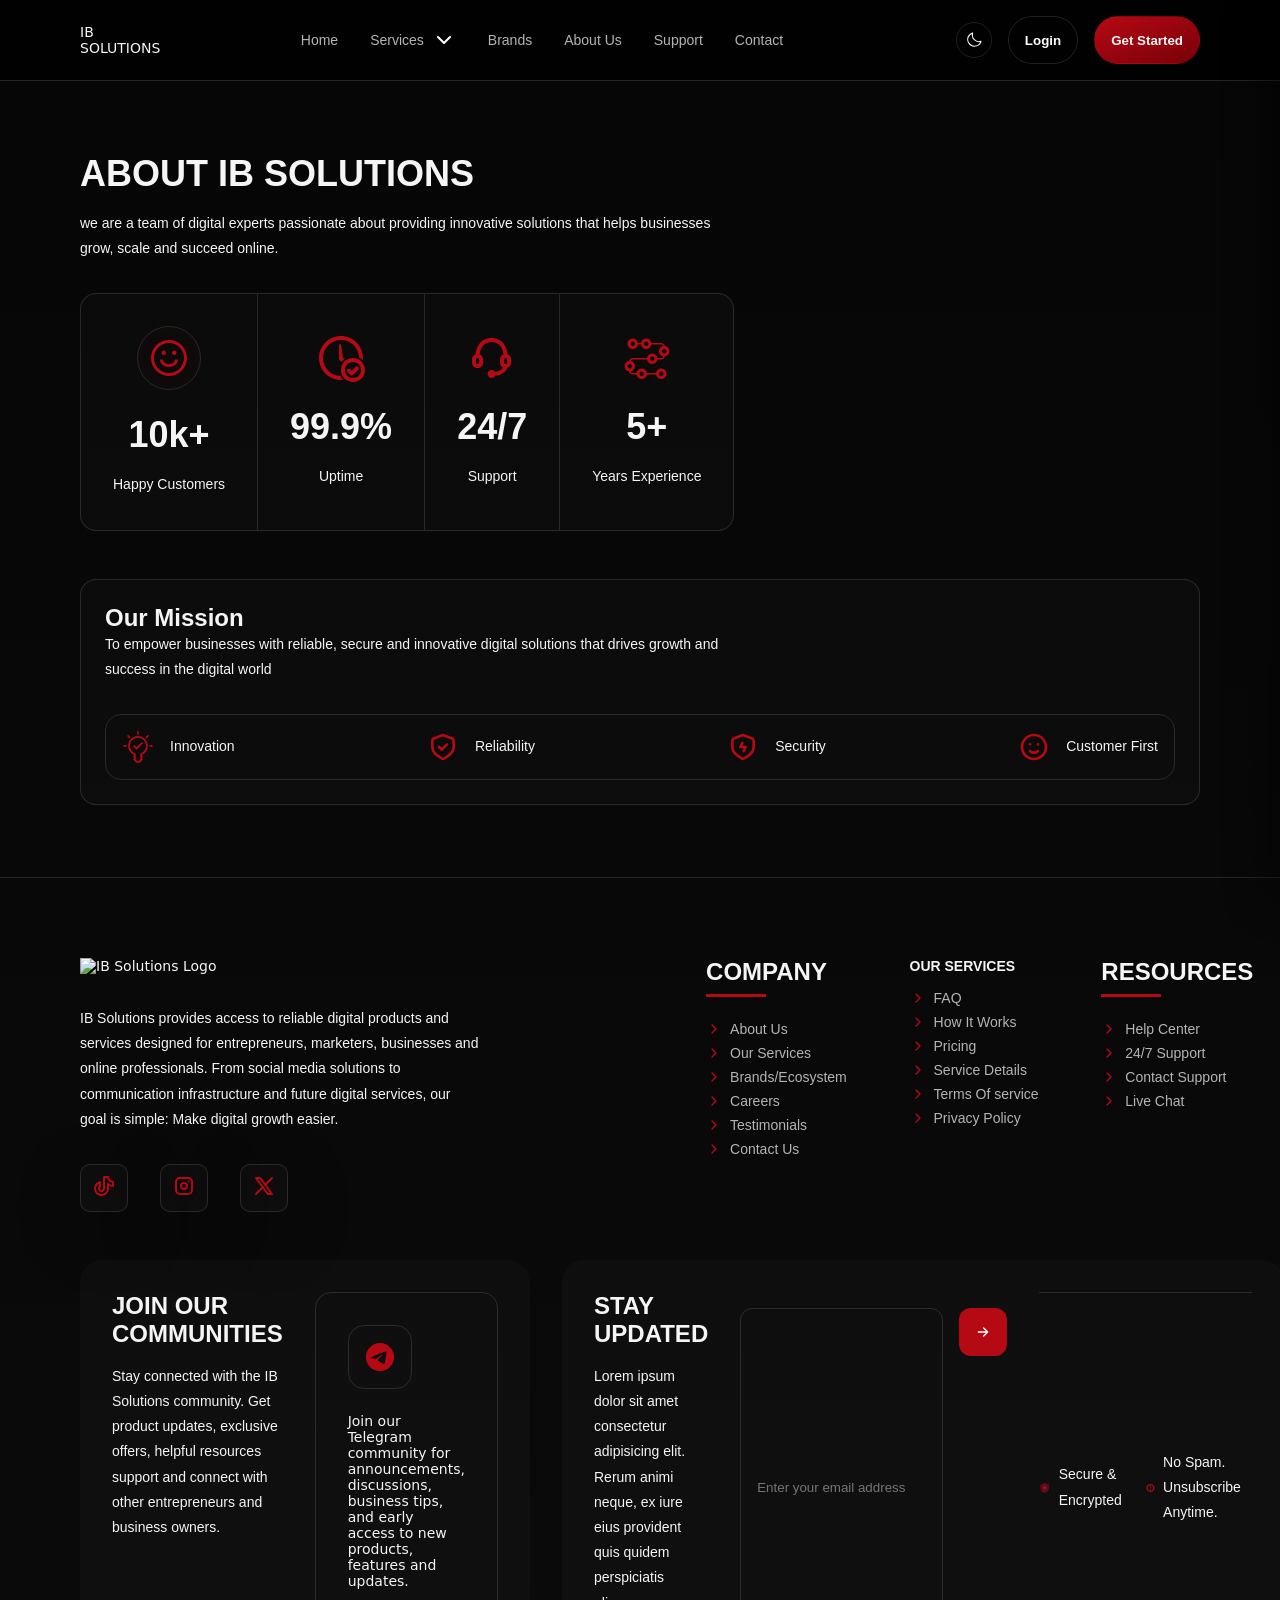
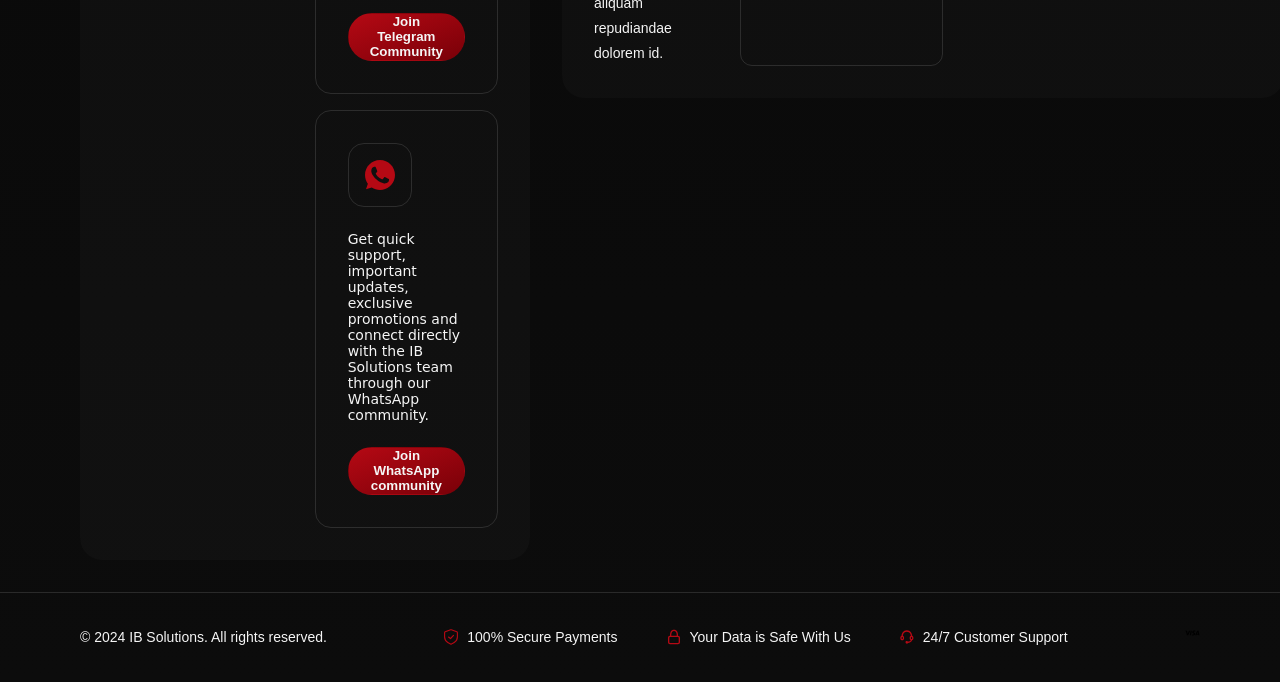
==== commit c4a6ff3b: "Working on the sms services page" ====
--- a/about.html
+++ b/about.html
@@ -638,7 +638,7 @@
             </div>
 
             <div class="footer-section">
-              <h3 class="footer-section-header">OUR SERVICES</h3>
+              <h4 class="footer-section-header">OUR SERVICES</h4>
               <ul class="footer-section-list">
                 <li class="fr-g1">
                   <svg
--- a/style.css
+++ b/style.css
@@ -383,6 +383,13 @@
   font-family: poppins, inter, sans-serif;
 }
 
+.hero h1 {
+  font-family: poppins, sans-serif;
+  max-width: 650px;
+  font-size: 48px;
+  font-weight: 600;
+}
+
 .hero h2 {
   max-width: 650px;
 }
@@ -518,16 +525,19 @@
   margin-top: 3rem;
 }
 
-@media (max-width: 360px) {
+.trust-bar .profile-circle-container {
+  display: none;
+}
+
+.trust-bar-icon {
+  width: 20px;
+  height: 20px;
+}
+@media (min-width: 1024px) {
   .trust-bar .profile-circle-container {
-    display: none;
-  }
-  .trust-bar-icon {
-    width: 20px;
-    height: 20px;
-  }
-}
-
+    display: block;
+  }
+}
 @media (min-width: 1024px) {
   .trust-bar {
     display: flex;
@@ -593,9 +603,10 @@
 .card {
   border: 1px solid var(--border);
   border-radius: 22px;
-  box-shadow: var(--shadow);
+  box-shadow: 1px 1px 10px #252323a1;
   background: rgba(255, 255, 255, 0.02);
   transition: 0.2s ease;
+  padding: 2rem;
 }
 
 .card:hover {
@@ -856,8 +867,8 @@
   border-radius: 16px;
   display: grid;
   gap: 2rem;
+  box-shadow: 1px 1px 10px #252323a1;
   background: rgba(255, 255, 255, 0.02);
-  box-shadow: 1px 1px 20px rgba(181, 9, 20, 0.08);
 }
 
 .cta-top {
@@ -923,14 +934,18 @@
   transition: 0.3s;
 }
 
+.pfps-container:last-child {
+}
+
 .pfps-container {
   display: flex;
+  margin-left: 14px;
 }
 
 .profile-circle-container {
-  display: flex;
-  flex-direction: column;
-  gap: 1rem;
+  display: grid;
+  gap: 2rem;
+  border: 2px solid blue;
 }
 
 /*=================================== FOOTER =========================================*/
@@ -1401,14 +1416,13 @@
   gap: 2rem;
   overflow-x: scroll;
   scrollbar-width: none;
-  transition:;
-}
-
-.card-visuals:hover .moving-forward {
+}
+
+.brand:first-child:hover .moving-forward {
   transform: translateX(-80px);
 }
 
-.card-visuals:hover .moving-backward {
+.brand:first-child:hover .moving-backward {
   transform: translateX(80px);
 }
 
@@ -1484,3 +1498,149 @@
   display: flex;
   flex-direction: column;
 }
+
+.logo {
+  width: 36px;
+  height: 36px;
+}
+
+.footer.logo {
+  width: 96px;
+  height: 96px;
+}
+
+.logo-container {
+  width: 48px;
+  height: 48px;
+  display: flex;
+  align-items: center;
+}
+
+/*==================== WHY SECTION =======================*/
+
+.why .container {
+  display: grid;
+  gap: 1rem;
+}
+
+@media (min-width: 1024px) {
+  .why .container {
+    display: grid;
+    grid-template-columns: 1fr 1fr;
+    gap: 2rem;
+  }
+
+  .why-section-bottom {
+    display: grid;
+    grid-template-columns: 1fr 1fr;
+  }
+}
+
+.why div {
+}
+
+.footer-logo-container {
+  margin: 0 auto;
+  width: 200px;
+  height: 200px;
+  display: flex;
+  justify-content: center;
+  align-items: center;
+}
+
+.footer-logo-container img {
+  width: 200px;
+  height: 200px;
+}
+.why-section-bottom {
+}
+
+.why-section-bottom {
+  display: grid;
+  gap: 1rem;
+}
+
+.why-section-bottom div span {
+  border: 1px solid var(--border);
+  width: 48px;
+  height: 48px;
+  border-radius: 100%;
+  padding: 0.8rem;
+  display: flex;
+  justify-content: center;
+  align-items: center;
+  box-shadow: 1px 1px 10px #252323a1;
+}
+
+.why-section-bottom-card {
+  display: grid;
+  grid-template-columns: 1fr auto;
+  grid-template-rows: 1fr auto;
+  gap: 1rem;
+}
+
+.description {
+  grid-column: 1/3;
+}
+
+.why-section-bottom-card .top {
+  display: flex;
+  flex-direction: column;
+
+  gap: 1rem;
+}
+
+/*======================= SMS VERIFICATION =======================*/
+
+.sms-page-hero {
+  text-align: center;
+  min-height: 100vh;
+}
+
+.sms-trust-section {
+  background: var(--accent);
+}
+
+.sms-trust-section .container {
+  display: grid;
+  grid-template-columns: 1fr 1fr;
+  gap: 1rem;
+}
+
+.sms-trust-section .container > div {
+  text-align: center;
+  border-right: 2px solid var(--border);
+}
+
+.sms-trust-section .container p {
+  font-size: 12px;
+  color: var(--muted);
+}
+
+.sms-page-hero .container button {
+  margin-top: 3rem;
+}
+
+.sms-trust-section .container > div:first-child,
+.sms-trust-section .container > div:nth-child(3) {
+  text-align: center;
+  border-left: 2px solid var(--border);
+}
+
+.small-bold {
+  font-weight: bold;
+  color: var(--muted);
+}
+
+.sms-page-hero .hero-contents {
+  display: flex;
+  flex-direction: column;
+  gap: 1rem;
+}
+
+.number-illustration-list {
+  display: flex;
+  margin-top: 3rem;
+  flex-direction: column;
+  gap: 2rem;
+}
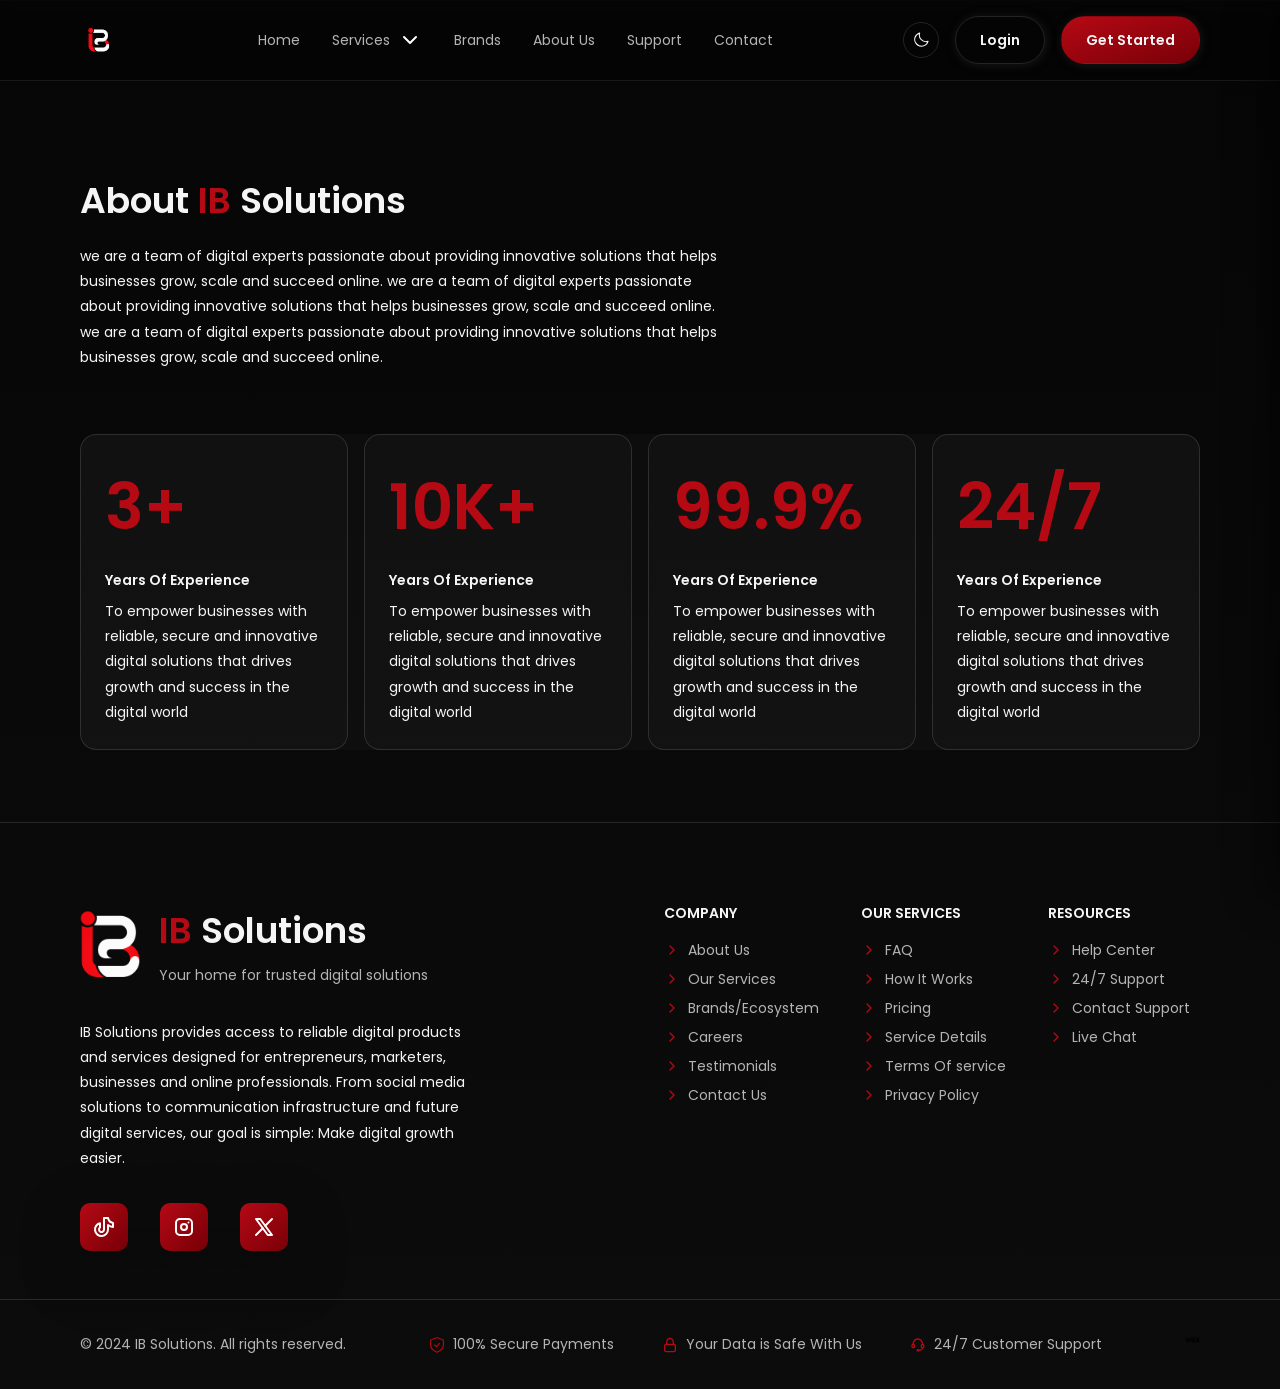
==== commit f0b5c72a: "finished about section" ====
--- a/about.html
+++ b/about.html
@@ -3,7 +3,18 @@
   <head>
     <meta charset="UTF-8" />
     <meta name="viewport" content="width=device-width, initial-scale=1.0" />
-    <title>About IB Solutions</title>
+    <title>Document</title>
+    <link rel="preconnect" href="https://fonts.googleapis.com" />
+    <link rel="preconnect" href="https://fonts.gstatic.com" crossorigin />
+    <link
+      href="https://fonts.googleapis.com/css2?family=Poppins:ital,wght@0,100;0,200;0,300;0,400;0,500;0,600;0,700;0,800;0,900;1,100;1,200;1,300;1,400;1,500;1,600;1,700;1,800;1,900&display=swap"
+      rel="stylesheet"
+    />
+    <link
+      rel="stylesheet"
+      href="https://cdnjs.cloudflare.com/ajax/libs/font-awesome/6.7.2/css/all.min.css"
+    />
+    <link rel="stylesheet" href="https://unpkg.com/aos@2.3.4/dist/aos.css" />
     <link rel="stylesheet" href="style.css" />
   </head>
   <body>
@@ -11,12 +22,15 @@
       <div class="overlay"></div>
       <div class="sidebar">
         <div class="sidebar-header">
-          <img src="logo" alt="IB logo" />
+          <div class="logo-container">
+            <img class="logo" src="figmasvgs\ibsolutionswhite.png" alt="" />
+          </div>
           <button class="close-btn">X</button>
         </div>
         <ul class="sidebar-links">
           <li><a href="index.html">Home</a></li>
-          <li><a href="about.html">About</a></li>
+          <li><a href="about.html">About Us</a></li>
+          <li><a href="#services">Services</a></li>
           <li><a href="contact.html">contact</a></li>
         </ul>
 
@@ -25,17 +39,98 @@
           <button class="btn btn-primary get-started-btn">Get Started</button>
         </div>
         <div class="socials">
-          Follow us
-
-          <span> </span>
+          <h4>Follow us</h4>
+
+          <div class="footer-socials">
+            <div class="social-icon-container">
+              <a href="#">
+                <!--
+tags: [logo, app, application, mobile, video, music]
+category: Brand
+version: "1.13"
+unicode: "ec73"
+-->
+                <svg
+                  xmlns="http://www.w3.org/2000/svg"
+                  width="24"
+                  height="24"
+                  viewBox="0 0 24 24"
+                  fill="none"
+                  stroke="#fff"
+                  stroke-width="2"
+                  stroke-linecap="round"
+                  stroke-linejoin="round"
+                >
+                  <path
+                    d="M21 7.917v4.034a9.948 9.948 0 0 1 -5 -1.951v4.5a6.5 6.5 0 1 1 -8 -6.326v4.326a2.5 2.5 0 1 0 4 2v-11.5h4.083a6.005 6.005 0 0 0 4.917 4.917z"
+                  />
+                </svg>
+              </a>
+            </div>
+
+            <div class="social-icon-container">
+              <a href="#">
+                <!--
+tags: [logo, app, application, images, photos, videos, post, stories, online, community]
+category: Brand
+version: "1.9"
+unicode: "ec20"
+-->
+                <svg
+                  xmlns="http://www.w3.org/2000/svg"
+                  width="24"
+                  height="24"
+                  viewBox="0 0 24 24"
+                  fill="none"
+                  stroke="#fff"
+                  stroke-width="2"
+                  stroke-linecap="round"
+                  stroke-linejoin="round"
+                >
+                  <path
+                    d="M4 8a4 4 0 0 1 4 -4h8a4 4 0 0 1 4 4v8a4 4 0 0 1 -4 4h-8a4 4 0 0 1 -4 -4z"
+                  />
+                  <path d="M9 12a3 3 0 1 0 6 0a3 3 0 0 0 -6 0" />
+                  <path d="M16.5 7.5v.01" />
+                </svg>
+              </a>
+            </div>
+
+            <div class="social-icon-container">
+              <a href="#">
+                <!--
+category: Brand
+version: "2.29"
+unicode: "fc0f"
+tags:  [twitter]
+-->
+                <svg
+                  xmlns="http://www.w3.org/2000/svg"
+                  width="24"
+                  height="24"
+                  viewBox="0 0 24 24"
+                  fill="none"
+                  stroke="#fff"
+                  stroke-width="2"
+                  stroke-linecap="round"
+                  stroke-linejoin="round"
+                >
+                  <path d="M4 4l11.733 16h4.267l-11.733 -16z" />
+                  <path d="M4 20l6.768 -6.768m2.46 -2.46l6.772 -6.772" />
+                </svg>
+              </a>
+            </div>
+          </div>
         </div>
       </div>
       <nav>
         <div class="nav-container container">
-          <div class="logo-container">IB SOLUTIONS</div>
+          <div class="logo-container">
+            <img class="logo" src="figmasvgs\ibsolutionswhite.png" alt="" />
+          </div>
 
           <ul class="nav-links">
-            <li><a href="index.html">Home</a></li>
+            <li><a href="#home">Home</a></li>
             <li>
               <a class="fr-g1" href="#services"
                 >Services
@@ -57,7 +152,7 @@
             <li><a href="#brands">Brands</a></li>
             <li><a href="about.html">About Us</a></li>
             <li><a href="#support">Support</a></li>
-            <li><a href="#support">Contact</a></li>
+            <li><a href="contact.html">Contact</a></li>
           </ul>
 
           <div class="nav-btns">
@@ -114,341 +209,101 @@
         <div class="container">
           <div class="top">
             <div class="section-header">
-              <h2>ABOUT IB SOLUTIONS</h2>
-              <p>
+              <h2 data-aos="fade-up">
+                About <span class="red">IB</span> Solutions
+              </h2>
+              <p data-aos="fade-up">
                 we are a team of digital experts passionate about providing
                 innovative solutions that helps businesses grow, scale and
-                succeed online.
+                succeed online. we are a team of digital experts passionate
+                about providing innovative solutions that helps businesses grow,
+                scale and succeed online. we are a team of digital experts
+                passionate about providing innovative solutions that helps
+                businesses grow, scale and succeed online.
               </p>
             </div>
-            <div class="about-stats">
-              <span>
-                <div class="logo-container">
-                  <svg
-                    viewBox="0 0 24 24"
-                    fill="none"
-                    xmlns="http://www.w3.org/2000/svg"
-                  >
-                    <g id="SVGRepo_bgCarrier" stroke-width="0"></g>
-                    <g
-                      id="SVGRepo_tracerCarrier"
-                      stroke-linecap="round"
-                      stroke-linejoin="round"
-                    ></g>
-                    <g id="SVGRepo_iconCarrier">
-                      <path
-                        fill-rule="evenodd"
-                        clip-rule="evenodd"
-                        d="M19.5 12C19.5 16.1421 16.1421 19.5 12 19.5C7.85786 19.5 4.5 16.1421 4.5 12C4.5 7.85786 7.85786 4.5 12 4.5C16.1421 4.5 19.5 7.85786 19.5 12ZM21 12C21 16.9706 16.9706 21 12 21C7.02944 21 3 16.9706 3 12C3 7.02944 7.02944 3 12 3C16.9706 3 21 7.02944 21 12ZM9.375 10.5C9.99632 10.5 10.5 9.99632 10.5 9.375C10.5 8.75368 9.99632 8.25 9.375 8.25C8.75368 8.25 8.25 8.75368 8.25 9.375C8.25 9.99632 8.75368 10.5 9.375 10.5ZM15.75 9.375C15.75 9.99632 15.2463 10.5 14.625 10.5C14.0037 10.5 13.5 9.99632 13.5 9.375C13.5 8.75368 14.0037 8.25 14.625 8.25C15.2463 8.25 15.75 8.75368 15.75 9.375ZM12 15C10.1783 15 9 13.8451 9 12.75H7.5C7.5 14.9686 9.67954 16.5 12 16.5C14.3205 16.5 16.5 14.9686 16.5 12.75H15C15 13.8451 13.8217 15 12 15Z"
-                        fill="#b50914"
-                      ></path>
-                    </g>
-                  </svg>
-                </div>
-                <div>
-                  <h2>10k+</h2>
-                  <p>Happy Customers</p>
-                </div>
-              </span>
-              <span>
-                <svg
-                  viewBox="0 0 24 24"
-                  fill="none"
-                  xmlns="http://www.w3.org/2000/svg"
-                >
-                  <g id="SVGRepo_bgCarrier" stroke-width="0"></g>
-                  <g
-                    id="SVGRepo_tracerCarrier"
-                    stroke-linecap="round"
-                    stroke-linejoin="round"
-                  ></g>
-                  <g id="SVGRepo_iconCarrier">
-                    <path
-                      d="M23 12C23 12.3545 22.9832 12.7051 22.9504 13.051C22.3838 12.4841 21.7204 12.014 20.9871 11.6675C20.8122 6.85477 16.8555 3.00683 12 3.00683C7.03321 3.00683 3.00683 7.03321 3.00683 12C3.00683 16.8555 6.85477 20.8122 11.6675 20.9871C12.014 21.7204 12.4841 22.3838 13.051 22.9504C12.7051 22.9832 12.3545 23 12 23C5.92487 23 1 18.0751 1 12C1 5.92487 5.92487 1 12 1C18.0751 1 23 5.92487 23 12Z"
-                      fill="#b50914"
-                    ></path>
-                    <path
-                      d="M13 11.8812L13.8426 12.3677C13.2847 12.7802 12.7902 13.2737 12.3766 13.8307L11.5174 13.3346C11.3437 13.2343 11.2115 13.0898 11.1267 12.9235C11 12.7274 11 12.4667 11 12.4667V6C11 5.44771 11.4477 5 12 5C12.5523 5 １３ 5.44772 １３ 6V１１.８８１２Z"
-                      fill="#b50914"
-                    ></path>
-                    <path
-                      d="M15.2929 17.7071C15.6834 17.3166 16.3166 17.3166 16.7071 17.7071L17.3482 18.3482L19.2473 16.4491C19.6379 16.0586 20.271 16.0586 20.6615 16.4491C21.0521 16.8397 21.0521 17.4728 20.6615 17.8634L18.1213 20.4036C18.0349 20.49 17.9367 20.5573 17.8318 20.6054C17.4488 20.8294 16.9487 20.7772 16.6203 20.4487L15.2929 19.1213C14.9024 18.7308 14.9024 18.0976 15.2929 17.7071Z"
-                      fill="#b50914"
-                    ></path>
-                    <path
-                      fill-rule="evenodd"
-                      clip-rule="evenodd"
-                      d="M18 24C21.3137 24 24 21.3137 24 18C24 14.6863 21.3137 12 18 12C14.6863 12 12 14.6863 12 18C12 21.3137 14.6863 24 18 24ZM18 22.0181C15.7809 22.0181 13.9819 20.2191 13.9819 18C13.9819 15.7809 15.7809 13.9819 18 13.9819C20.2191 13.9819 22.0181 15.7809 22.0181 18C22.0181 20.2191 20.2191 22.0181 18 22.0181Z"
-                      fill="#b50914"
-                    ></path>
-                  </g>
-                </svg>
-                <div>
-                  <h2>99.9%</h2>
-                  <p>Uptime</p>
-                </div>
-              </span>
-              <span>
-                <svg
-                  viewBox="0 0 512 512"
-                  version="1.1"
-                  xmlns="http://www.w3.org/2000/svg"
-                  xmlns:xlink="http://www.w3.org/1999/xlink"
-                  fill="#000000"
-                >
-                  <g id="SVGRepo_bgCarrier" stroke-width="0"></g>
-                  <g
-                    id="SVGRepo_tracerCarrier"
-                    stroke-linecap="round"
-                    stroke-linejoin="round"
-                  ></g>
-                  <g id="SVGRepo_iconCarrier">
-                    <title>support</title>
-                    <g
-                      id="Page-1"
-                      stroke="none"
-                      stroke-width="1"
-                      fill="none"
-                      fill-rule="evenodd"
-                    >
-                      <g
-                        id="support"
-                        fill="#b50914"
-                        transform="translate(42.666667, 42.666667)"
-                      >
-                        <path
-                          d="M379.734355,174.506667 C373.121022,106.666667 333.014355,-2.13162821e-14 209.067688,-2.13162821e-14 C85.1210217,-2.13162821e-14 45.014355,106.666667 38.4010217,174.506667 C15.2012632,183.311569 -0.101643453,205.585799 0.000508304259,230.4 L0.000508304259,260.266667 C0.000508304259,293.256475 26.7445463,320 59.734355,320 C92.7241638,320 119.467688,293.256475 119.467688,260.266667 L119.467688,230.4 C119.360431,206.121456 104.619564,184.304973 82.134355,175.146667 C86.4010217,135.893333 107.307688,42.6666667 209.067688,42.6666667 C310.827688,42.6666667 331.521022,135.893333 335.787688,175.146667 C313.347976,184.324806 298.68156,206.155851 298.667688,230.4 L298.667688,260.266667 C298.760356,283.199651 311.928618,304.070103 332.587688,314.026667 C323.627688,330.88 300.801022,353.706667 244.694355,360.533333 C233.478863,343.50282 211.780225,336.789048 192.906491,344.509658 C174.032757,352.230268 163.260418,372.226826 167.196286,392.235189 C171.132153,412.243552 188.675885,426.666667 209.067688,426.666667 C225.181549,426.577424 239.870491,417.417465 247.041022,402.986667 C338.561022,392.533333 367.787688,345.386667 376.961022,317.653333 C401.778455,309.61433 418.468885,286.351502 418.134355,260.266667 L418.134355,230.4 C418.23702,205.585799 402.934114,183.311569 379.734355,174.506667 Z M76.8010217,260.266667 C76.8010217,269.692326 69.1600148,277.333333 59.734355,277.333333 C50.3086953,277.333333 42.6676884,269.692326 42.6676884,260.266667 L42.6676884,230.4 C42.6676884,224.302667 45.9205765,218.668499 51.2010216,215.619833 C56.4814667,212.571166 62.9872434,212.571166 68.2676885,215.619833 C73.5481336,218.668499 76.8010217,224.302667 76.8010217,230.4 L76.8010217,260.266667 Z M341.334355,230.4 C341.334355,220.97434 348.975362,213.333333 358.401022,213.333333 C367.826681,213.333333 375.467688,220.97434 375.467688,230.4 L375.467688,260.266667 C375.467688,269.692326 367.826681,277.333333 358.401022,277.333333 C348.975362,277.333333 341.334355,269.692326 341.334355,260.266667 L341.334355,230.4 Z"
-                        ></path>
-                      </g>
-                    </g>
-                  </g>
-                </svg>
-                <div>
-                  <h2>24/7</h2>
-                  <p>Support</p>
-                </div>
-              </span>
-              <span>
-                <svg
-                  version="1.1"
-                  id="Uploaded to svgrepo.com"
-                  xmlns="http://www.w3.org/2000/svg"
-                  xmlns:xlink="http://www.w3.org/1999/xlink"
-                  viewBox="0 0 32 32"
-                  xml:space="preserve"
-                  fill="#000000"
-                >
-                  <g id="SVGRepo_bgCarrier" stroke-width="0"></g>
-                  <g
-                    id="SVGRepo_tracerCarrier"
-                    stroke-linecap="round"
-                    stroke-linejoin="round"
-                  ></g>
-                  <g id="SVGRepo_iconCarrier">
-                    <style type="text/css">
-                      .blueprint_een {
-                        fill: #b50914;
-                      }
-                    </style>
-                    <path
-                      class="blueprint_een"
-                      d="M6.5,17h9.55c0.245,1.694,1.688,3,3.45,3s3.205-1.306,3.45-3h2.55c1.223,0,2.239-0.884,2.454-2.046 C29.67,14.729,31,13.277,31,11.5s-1.33-3.229-3.046-3.454C27.739,6.884,26.723,6,25.5,6h-6.55c-0.245-1.694-1.688-3-3.45-3 s-3.205,1.306-3.45,3H9.95C9.705,4.306,8.262,3,6.5,3C4.567,3,3,4.567,3,6.5S4.567,10,6.5,10c1.762,0,3.205-1.306,3.45-3h2.101 c0.245,1.694,1.688,3,3.45,3s3.205-1.306,3.45-3h6.55c0.672,0,1.236,0.447,1.426,1.058C25.268,8.333,24,9.764,24,11.5 s1.268,3.167,2.926,3.442C26.736,15.553,26.172,16,25.5,16h-2.55c-0.245-1.694-1.688-3-3.45-3s-3.205,1.306-3.45,3H6.5 c-1.223,0-2.239,0.884-2.454,2.046C2.33,18.271,1,19.723,1,21.5s1.33,3.229,3.046,3.454C4.261,26.116,5.277,27,6.5,27h2.55 c0.245,1.694,1.688,3,3.45,3s3.205-1.306,3.45-3h6.101c0.245,1.694,1.688,3,3.45,3c1.933,0,3.5-1.567,3.5-3.5S27.433,23,25.5,23 c-1.762,0-3.205,1.306-3.45,3H15.95c-0.245-1.694-1.688-3-3.45-3s-3.205,1.306-3.45,3H6.5c-0.672,0-1.236-0.447-1.426-1.058 C6.732,24.667,8,23.236,8,21.5s-1.268-3.167-2.926-3.442C5.264,17.447,5.828,17,6.5,17z M6.5,8C5.673,8,5,7.327,5,6.5S5.673,5,6.5,5 S8,5.673,8,6.5S7.327,8,6.5,8z M15.5,8C14.673,8,14,7.327,14,6.5S14.673,5,15.5,5S17,5.673,17,6.5S16.327,8,15.5,8z M26,11.5 c0-0.827,0.673-1.5,1.5-1.5s1.5,0.673,1.5,1.5S28.327,13,27.5,13S26,12.327,26,11.5z M19.5,15c0.827,0,1.5,0.673,1.5,1.5 S20.327,18,19.5,18S18,17.327,18,16.5S18.673,15,19.5,15z M25.5,25c0.827,0,1.5,0.673,1.5,1.5S26.327,28,25.5,28S24,27.327,24,26.5 S24.673,25,25.5,25z M12.5,25c0.827,0,1.5,0.673,1.5,1.5S13.327,28,12.5,28S11,27.327,11,26.5S11.673,25,12.5,25z M6,21.5 C6,22.327,5.327,23,4.5,23S3,22.327,3,21.5S3.673,20,4.5,20S6,20.673,6,21.5z"
-                    ></path>
-                  </g>
-                </svg>
-                <div>
-                  <h2>5+</h2>
-                  <p>Years Experience</p>
-                </div>
-              </span>
-            </div>
-          </div>
-
-          <div class="about-left-image-container">
-            <img src="" alt="" />
-          </div>
-
-          <div class="about-mission-container">
-            <div>
-              <h3>Our Mission</h3>
-              <p>
-                To empower businesses with reliable, secure and innovative
-                digital solutions that drives growth and success in the digital
-                world
-              </p>
-            </div>
-
-            <div class="mission-list">
-              <span>
-                <svg
-                  fill="#b50914"
-                  height="200px"
-                  width="200px"
-                  version="1.1"
-                  id="Layer_1"
-                  xmlns="http://www.w3.org/2000/svg"
-                  xmlns:xlink="http://www.w3.org/1999/xlink"
-                  viewBox="0 0 508 508"
-                  xml:space="preserve"
-                >
-                  <g id="SVGRepo_bgCarrier" stroke-width="0"></g>
-                  <g
-                    id="SVGRepo_tracerCarrier"
-                    stroke-linecap="round"
-                    stroke-linejoin="round"
-                  ></g>
-                  <g id="SVGRepo_iconCarrier">
-                    <g>
-                      <g>
-                        <path
-                          d="M409.8,220.9C403.3,149.6,341.4,79.2,254,79.2c-86.4,0-156.6,70.3-156.6,156.6c0,61.7,36.8,118,92.6,143v16h-0.2 c-7.8,0-14.1,6.3-14.1,14.1S182,423,189.8,423h0.2v16.5h-0.2c-7.8,0-14.1,6.3-14.1,14.1s6.3,14.1,14.1,14.1h4.8 C204,491.3,227,508,253.9,508s49.9-16.7,59.3-40.3h4.9c7.8,0,14.1-6.3,14.1-14.1c0-7.8-6.3-14.1-14.1-14.1h-0.3V423h0.3 c7.8,0,14.1-6.3,14.1-14.1c0-7.8-6.3-14.1-14.1-14.1h-0.3v-16C378.6,351.6,416.1,288.1,409.8,220.9z M298.8,356.1 c-5.5,2.1-9.2,7.3-9.2,13.2V444c0,19.7-16,35.7-35.7,35.7c-19.7,0-35.7-16-35.7-35.7v-74.7c0-5.9-3.7-11.2-9.2-13.2 c-49.9-18.6-83.5-67-83.5-120.3c0-70.8,57.6-128.4,128.4-128.4c68.3,0,122.4,57.7,127.8,116.1 C387.2,281.4,353.1,335.9,298.8,356.1z"
-                        ></path>
-                      </g>
-                    </g>
-                    <g>
-                      <g>
-                        <path
-                          d="M325.3,184.1c-5.5-5.6-14.4-5.6-19.9-0.1l-73.8,73.8l-29-29c-5.5-5.5-14.4-5.5-20,0c-5.5,5.5-5.5,14.4,0,20l39,39 c2.8,2.8,6.4,4.1,10,4.1c3.6,0,7.2-1.4,10-4.1l83.7-83.7C330.8,198.6,330.8,189.7,325.3,184.1z"
-                        ></path>
-                      </g>
-                    </g>
-                    <g>
-                      <g>
-                        <path
-                          d="M61.3,221.7h-29c-7.8,0-14.1,6.3-14.1,14.1s6.3,14.1,14.1,14.1h29c7.8,0,14.1-6.3,14.1-14.1S69.1,221.7,61.3,221.7z"
-                        ></path>
-                      </g>
-                    </g>
-                    <g>
-                      <g>
-                        <path
-                          d="M475.7,221.7h-29c-7.8,0-14.1,6.3-14.1,14.1s6.3,14.1,14.1,14.1h29c7.8,0,14.1-6.3,14.1-14.1 C489.8,228,483.5,221.7,475.7,221.7z"
-                        ></path>
-                      </g>
-                    </g>
-                    <g>
-                      <g>
-                        <path
-                          d="M254,0c-7.8,0-14.1,6.3-14.1,14.1v29c0,7.8,6.3,14.1,14.1,14.1s14.1-6.3,14.1-14.1v-29C268.1,6.3,261.8,0,254,0z"
-                        ></path>
-                      </g>
-                    </g>
-                    <g>
-                      <g>
-                        <path
-                          d="M127.7,89.5L107.2,69c-5.5-5.5-14.4-5.5-20,0c-5.5,5.5-5.5,14.4,0,20l20.5,20.5c5.6,5.5,14.5,5.5,20,0 S133.2,95.1,127.7,89.5z"
-                        ></path>
-                      </g>
-                    </g>
-                    <g>
-                      <g>
-                        <path
-                          d="M420.7,69c-5.5-5.4-14.4-5.4-19.9,0.1l-20.5,20.5c-5.5,5.5-5.5,14.4,0,20c5.5,5.5,14.4,5.5,20,0L420.7,89 C426.2,83.5,426.2,74.6,420.7,69z"
-                        ></path>
-                      </g>
-                    </g>
-                  </g>
-                </svg>
-                <p>Innovation</p>
-              </span>
-              <span
-                ><svg
-                  viewBox="0 0 24 24"
-                  fill="none"
-                  xmlns="http://www.w3.org/2000/svg"
-                >
-                  <g id="SVGRepo_bgCarrier" stroke-width="0"></g>
-                  <g
-                    id="SVGRepo_tracerCarrier"
-                    stroke-linecap="round"
-                    stroke-linejoin="round"
-                  ></g>
-                  <g id="SVGRepo_iconCarrier">
-                    <path
-                      d="M9 12L11 14L15 9.99999M20 12C20 16.4611 14.54 19.6937 12.6414 20.683C12.4361 20.79 12.3334 20.8435 12.191 20.8712C12.08 20.8928 11.92 20.8928 11.809 20.8712C11.6666 20.8435 11.5639 20.79 11.3586 20.683C9.45996 19.6937 4 16.4611 4 12V8.21759C4 7.41808 4 7.01833 4.13076 6.6747C4.24627 6.37113 4.43398 6.10027 4.67766 5.88552C4.9535 5.64243 5.3278 5.50207 6.0764 5.22134L11.4382 3.21067C11.6461 3.13271 11.75 3.09373 11.857 3.07827C11.9518 3.06457 12.0482 3.06457 12.143 3.07827C12.25 3.09373 12.3539 3.13271 12.5618 3.21067L17.9236 5.22134C18.6722 5.50207 19.0465 5.64243 19.3223 5.88552C19.566 6.10027 19.7537 6.37113 19.8692 6.6747C20 7.01833 20 7.41808 20 8.21759V12Z"
-                      stroke="#b50914"
-                      stroke-width="2"
-                      stroke-linecap="round"
-                      stroke-linejoin="round"
-                    ></path>
-                  </g>
-                </svg>
-                <p>Reliability</p>
-              </span>
-              <span
-                ><svg
-                  viewBox="0 0 24 24"
-                  fill="none"
-                  xmlns="http://www.w3.org/2000/svg"
-                >
-                  <g id="SVGRepo_bgCarrier" stroke-width="0"></g>
-                  <g
-                    id="SVGRepo_tracerCarrier"
-                    stroke-linecap="round"
-                    stroke-linejoin="round"
-                  ></g>
-                  <g id="SVGRepo_iconCarrier">
-                    <path
-                      d="M11.5 9.00011L10 12.0001H14L12.5 15.0001M20 12.0001C20 16.4612 14.54 19.6939 12.6414 20.6831C12.4361 20.7901 12.3334 20.8436 12.191 20.8713C12.08 20.8929 11.92 20.8929 11.809 20.8713C11.6666 20.8436 11.5639 20.7901 11.3586 20.6831C9.45996 19.6939 4 16.4612 4 12.0001V8.21772C4 7.4182 4 7.01845 4.13076 6.67482C4.24627 6.37126 4.43398 6.10039 4.67766 5.88564C4.9535 5.64255 5.3278 5.50219 6.0764 5.22146L11.4382 3.21079C11.6461 3.13283 11.75 3.09385 11.857 3.07839C11.9518 3.06469 12.0482 3.06469 12.143 3.07839C12.25 3.09385 12.3539 3.13283 12.5618 3.21079L17.9236 5.22146C18.6722 5.50219 19.0465 5.64255 19.3223 5.88564C19.566 6.10039 19.7537 6.37126 19.8692 6.67482C20 7.01845 20 7.4182 20 8.21772V12.0001Z"
-                      stroke="#b50914"
-                      stroke-width="2"
-                      stroke-linecap="round"
-                      stroke-linejoin="round"
-                    ></path>
-                  </g>
-                </svg>
-                <p>Security</p>
-              </span>
-              <span>
-                <svg
-                  viewBox="0 0 24 24"
-                  fill="none"
-                  xmlns="http://www.w3.org/2000/svg"
-                >
-                  <g id="SVGRepo_bgCarrier" stroke-width="0"></g>
-                  <g
-                    id="SVGRepo_tracerCarrier"
-                    stroke-linecap="round"
-                    stroke-linejoin="round"
-                  ></g>
-                  <g id="SVGRepo_iconCarrier">
-                    <path
-                      d="M9 11C9.55228 11 10 10.5523 10 10C10 9.44772 9.55228 9 9 9C8.44772 9 8 9.44772 8 10C8 10.5523 8.44772 11 9 11Z"
-                      fill="#b50914"
-                    ></path>
-                    <path
-                      d="M16 10C16 10.5523 15.5523 11 15 11C14.4477 11 14 10.5523 14 10C14 9.44772 14.4477 9 15 9C15.5523 9 16 9.44772 16 10Z"
-                      fill="#b50914"
-                    ></path>
-                    <path
-                      fill-rule="evenodd"
-                      clip-rule="evenodd"
-                      d="M12 2C6.47715 2 2 6.47715 2 12C2 17.5228 6.47715 22 12 22C17.5228 22 22 17.5228 22 12C22 6.47715 17.5228 2 12 2ZM4 12C4 7.58172 7.58172 4 12 4C16.4183 4 20 7.58172 20 12C20 16.4183 16.4183 20 12 20C7.58172 20 4 16.4183 4 12Z"
-                      fill="#b50914"
-                    ></path>
-                    <path
-                      d="M9.77332 14.366C9.42674 13.9431 8.80344 13.8766 8.37531 14.2191C7.94404 14.5641 7.87473 15.1942 8.21974 15.6255L8.22037 15.6262L8.22171 15.6279L8.22469 15.6316L8.23186 15.6403L8.25103 15.6632C8.26596 15.6807 8.28523 15.7026 8.30885 15.7285C8.35604 15.7801 8.4209 15.8474 8.50356 15.9248C8.66848 16.0795 8.90695 16.2773 9.22 16.473C9.85005 16.8668 10.7812 17.25 12 17.25C13.2188 17.25 14.1499 16.8668 14.78 16.473C15.093 16.2773 15.3315 16.0795 15.4964 15.9248C15.5791 15.8474 15.644 15.7801 15.6912 15.7285C15.7148 15.7026 15.734 15.6807 15.749 15.6632L15.7681 15.6403L15.7753 15.6316L15.7783 15.6279L15.7796 15.6262L15.7809 15.6247C16.1259 15.1934 16.056 14.5641 15.6247 14.2191C15.1966 13.8766 14.5733 13.9431 14.2267 14.366C14.225 14.368 14.2211 14.3724 14.2151 14.3789C14.1998 14.3957 14.1709 14.4261 14.1286 14.4658C14.0435 14.5455 13.907 14.6602 13.72 14.777C13.3501 15.0082 12.7812 15.25 12 15.25C11.2188 15.25 10.6499 15.0082 10.28 14.777C10.093 14.6602 9.95652 14.5455 9.87144 14.4658C9.8291 14.4261 9.80021 14.3957 9.7849 14.3789C9.77889 14.3724 9.77503 14.368 9.77332 14.366Z"
-                      fill="#b50914"
-                    ></path>
-                  </g>
-                </svg>
-                <p>Customer First</p></span
-              >
+            <div class="about-left-image-container" data-aos="fade-up">
+              <img src="" alt="" />
+            </div>
+          </div>
+
+          <div class="about-quality-container section-contents">
+            <div class="quality card" data-aos="fade-up">
+              <div class="top">
+                <h2 class="red">3+</h2>
+                <h4>Years Of Experience</h4>
+              </div>
+              <div class="bottom">
+                <p>
+                  To empower businesses with reliable, secure and innovative
+                  digital solutions that drives growth and success in the
+                  digital world
+                </p>
+              </div>
+            </div>
+            <div class="quality card" data-aos="fade-up">
+              <div class="top">
+                <h2 class="red">10K+</h2>
+                <h4>Years Of Experience</h4>
+              </div>
+
+              <div class="bottom">
+                <p>
+                  To empower businesses with reliable, secure and innovative
+                  digital solutions that drives growth and success in the
+                  digital world
+                </p>
+              </div>
+            </div>
+            <div class="quality card" data-aos="fade-up">
+              <div class="top">
+                <h2 class="red">99.9%</h2>
+                <h4>Years Of Experience</h4>
+              </div>
+              <div class="bottom">
+                <p>
+                  To empower businesses with reliable, secure and innovative
+                  digital solutions that drives growth and success in the
+                  digital world
+                </p>
+              </div>
+            </div>
+            <div class="quality card" data-aos="fade-up">
+              <div class="top">
+                <h2 class="red">24/7</h2>
+                <h4>Years Of Experience</h4>
+              </div>
+              <div class="bottom">
+                <p>
+                  To empower businesses with reliable, secure and innovative
+                  digital solutions that drives growth and success in the
+                  digital world
+                </p>
+              </div>
             </div>
           </div>
         </div>
       </section>
     </main>
-    <footer class="footer">
+
+    <footer class="footer" data-aos="fade-up">
       <div class="container footer-top">
         <div class="contents">
           <div class="footer-business-details">
-            <div class="footer-logo">
-              <img src="logo.png" alt="IB Solutions Logo" />
-            </div>
-
+            <div class="business-details-top">
+              <img class="logo" src="figmasvgs\ibsolutionswhite.png" alt="" />
+
+              <div class="text">
+                <h2 class="site-name"><span class="red">IB</span> Solutions</h2>
+                <p>Your home for trusted digital solutions</p>
+              </div>
+            </div>
             <div>
-              <p class="footer-description">
+              <p
+                class="footer-description"
+                data-aos="fade-up"
+                data-aos-delay="100"
+              >
                 IB Solutions provides access to reliable digital products and
                 services designed for entrepreneurs, marketers, businesses and
                 online professionals. From social media solutions to
@@ -457,7 +312,7 @@
               </p>
             </div>
 
-            <div class="footer-socials">
+            <div class="footer-socials" data-aos="fade-up">
               <div class="social-icon-container">
                 <a href="#">
                   <!--
@@ -472,7 +327,7 @@
                     height="24"
                     viewBox="0 0 24 24"
                     fill="none"
-                    stroke="#b50914"
+                    stroke="#fff"
                     stroke-width="2"
                     stroke-linecap="round"
                     stroke-linejoin="round"
@@ -498,7 +353,7 @@
                     height="24"
                     viewBox="0 0 24 24"
                     fill="none"
-                    stroke="#b50914"
+                    stroke="#fff"
                     stroke-width="2"
                     stroke-linecap="round"
                     stroke-linejoin="round"
@@ -526,7 +381,7 @@
                     height="24"
                     viewBox="0 0 24 24"
                     fill="none"
-                    stroke="#b50914"
+                    stroke="#fff"
                     stroke-width="2"
                     stroke-linecap="round"
                     stroke-linejoin="round"
@@ -539,8 +394,8 @@
             </div>
           </div>
           <div class="footer-sections">
-            <div class="footer-section">
-              <h3 class="footer-section-header">COMPANY</h3>
+            <div class="footer-section" data-aos="fade-up">
+              <h4 class="footer-section-header">COMPANY</h4>
 
               <ul class="footer-section-list">
                 <li class="fr-g1">
@@ -557,7 +412,7 @@
                   >
                     <polyline points="6 9 12 15 18 9" />
                   </svg>
-                  About Us
+                  <a href="about.html">About Us</a>
                 </li>
                 <li class="fr-g1">
                   <svg
@@ -631,13 +486,14 @@
                     stroke-linecap="round"
                     stroke-linejoin="round"
                   >
-                    <polyline points="6 9 12 15 18 9" /></svg
-                  >Contact Us
+                    <polyline points="6 9 12 15 18 9" />
+                  </svg>
+                  <a href="contact.html">Contact Us</a>
                 </li>
               </ul>
             </div>
 
-            <div class="footer-section">
+            <div class="footer-section" data-aos="fade-up">
               <h4 class="footer-section-header">OUR SERVICES</h4>
               <ul class="footer-section-list">
                 <li class="fr-g1">
@@ -733,8 +589,8 @@
               </ul>
             </div>
 
-            <div class="footer-section">
-              <h3 class="footer-section-header">RESOURCES</h3>
+            <div class="footer-section" data-aos="fade-up">
+              <h4 class="footer-section-header">RESOURCES</h4>
               <ul class="footer-section-list">
                 <li class="fr-g1">
                   <svg
@@ -802,7 +658,8 @@
             </div>
           </div>
         </div>
-        <div class="footer-community-links">
+        <!--------------------------
+        <div class="footer-community-links" data-aos="zoom-in">
           <div class="community-card">
             <div class="section-header">
               <h3>JOIN OUR COMMUNITIES</h3>
@@ -842,7 +699,27 @@
                   updates.
                 </div>
 
-                <button class="btn btn-primary">Join Telegram Community</button>
+                <button class="btn btn-primary">
+                  <a
+                    href="https://t.me/ibsocial_hub"
+                    target="_blank"
+                    rel="noopener noreferrer"
+                  >
+                    Join Telegram Community
+                  </a>
+                  <svg
+                    xmlns="http://www.w3.org/2000/svg"
+                    width="16"
+                    height="16"
+                    fill="#f6f4f4"
+                    class="bi bi-telegram"
+                    viewBox="0 0 16 16"
+                  >
+                    <path
+                      d="M16 8A8 8 0 1 1 0 8a8 8 0 0 1 16 0M8.287 5.906q-1.168.486-4.666 2.01-.567.225-.595.442c-.03.243.275.339.69.47l.175.055c.408.133.958.288 1.243.294q.39.01.868-.32 3.269-2.206 3.374-2.23c.05-.012.12-.026.166.016s.042.12.037.141c-.03.129-1.227 1.241-1.846 1.817-.193.18-.33.307-.358.336a8 8 0 0 1-.188.186c-.38.366-.664.64.015 1.088.327.216.589.393.85.571.284.194.568.387.936.629q.14.092.27.187c.331.236.63.448.997.414.214-.02.435-.22.547-.82.265-1.417.786-4.486.906-5.751a1.4 1.4 0 0 0-.013-.315.34.34 0 0 0-.114-.217.53.53 0 0 0-.31-.093c-.3.005-.763.166-2.984 1.09"
+                    />
+                  </svg>
+                </button>
               </div>
               <div>
                 <div class="community-logo-container telegram">
@@ -895,7 +772,21 @@
                   connect directly with the IB Solutions team through our
                   WhatsApp community.
                 </div>
-                <button class="btn btn-primary">Join WhatsApp community</button>
+                <button class="btn btn-primary">
+                  Join WhatsApp community
+                  <svg
+                    xmlns="http://www.w3.org/2000/svg"
+                    width="16"
+                    height="16"
+                    fill="#f6f4f4"
+                    class="bi bi-whatsapp"
+                    viewBox="0 0 16 16"
+                  >
+                    <path
+                      d="M13.601 2.326A7.85 7.85 0 0 0 7.994 0C3.627 0 .068 3.558.064 7.926c0 1.399.366 2.76 1.057 3.965L0 16l4.204-1.102a7.9 7.9 0 0 0 3.79.965h.004c4.368 0 7.926-3.558 7.93-7.93A7.9 7.9 0 0 0 13.6 2.326zM7.994 14.521a6.6 6.6 0 0 1-3.356-.92l-.24-.144-2.494.654.666-2.433-.156-.251a6.56 6.56 0 0 1-1.007-3.505c0-3.626 2.957-6.584 6.591-6.584a6.56 6.56 0 0 1 4.66 1.931 6.56 6.56 0 0 1 1.928 4.66c-.004 3.639-2.961 6.592-6.592 6.592m3.615-4.934c-.197-.099-1.17-.578-1.353-.646-.182-.065-.315-.099-.445.099-.133.197-.513.646-.627.775-.114.133-.232.148-.43.05-.197-.1-.836-.308-1.592-.985-.59-.525-.985-1.175-1.103-1.372-.114-.198-.011-.304.088-.403.087-.088.197-.232.296-.346.1-.114.133-.198.198-.33.065-.134.034-.248-.015-.347-.05-.099-.445-1.076-.612-1.47-.16-.389-.323-.335-.445-.34-.114-.007-.247-.007-.38-.007a.73.73 0 0 0-.529.247c-.182.198-.691.677-.691 1.654s.71 1.916.81 2.049c.098.133 1.394 2.132 3.383 2.992.47.205.84.326 1.129.418.475.152.904.129 1.246.08.38-.058 1.171-.48 1.338-.943.164-.464.164-.86.114-.943-.049-.084-.182-.133-.38-.232"
+                    />
+                  </svg>
+                </button>
               </div>
             </div>
           </div>
@@ -989,9 +880,18 @@
           </div>
         </div>
       </div>
-      <div class="footer-bottom">
+      ------------------------>
+      </div>
+      <div class="footer-bottom" data-aos="fade-up" data-aos-delay="100">
         <div class="container">
           <p>&copy 2024 IB Solutions. All rights reserved.</p>
+
+          <div class="legal">
+            <a href="">Privacy</a>
+            <a href="">Terms</a>
+            <a href="">Support</a>
+            <a href="">Support@ibsolutions.ng</a>
+          </div>
           <div class="flex-row-jc-sb">
             <div class="fr-g1">
               <svg
@@ -1107,6 +1007,13 @@
         </div>
       </div>
     </footer>
+
+    <script src="https://unpkg.com/aos@2.3.4/dist/aos.js"></script>
+    <script>
+      AOS.init();
+    </script>
+    <script src="//cdn.jsdelivr.net/npm/globe.gl"></script>
+    <script src="myglobe.js"></script>
     <script src="script.js"></script>
   </body>
 </html>
--- a/style.css
+++ b/style.css
@@ -90,6 +90,12 @@
   align-items: center;
 }
 
+.fr-g0-5 {
+  display: flex;
+  gap: 0.3rem;
+  align-items: center;
+}
+
 /*===== flex row align items =====*/
 
 section {
@@ -106,13 +112,15 @@
 /*============================== NAV STYLES ==========================*/
 
 nav {
-  position: sticky;
-  top: 20px;
-
-  z-index: 20;
-  background: rgba(0, 0, 0, 0.8);
+  position: fixed;
+  top: 0;
+  left: 0;
+  width: 100%;
+  z-index: 1000;
+  background: rgba(5, 5, 5, 0.85);
   backdrop-filter: blur(10px);
-  border: var(--border);
+  border-bottom: 1px solid rgba(255, 255, 255, 0.08);
+  transition: all 0.3s ease;
 }
 
 .nav-container {
@@ -172,7 +180,7 @@
   right: 0;
   width: 320px;
   height: 100vh;
-  z-index: 1000;
+  z-index: 1001;
   display: flex;
   flex-direction: column;
   background: rgba(12, 12, 12, 0.95);
@@ -206,7 +214,7 @@
   display: grid;
   place-items: center;
   border: 1px solid var(--border);
-  border-radius: 10px;
+  border-radius: 8px;
   background: rgba(255, 255, 255, 0.03);
   cursor: pointer;
   transition: 0.3s;
@@ -233,6 +241,7 @@
   color: white;
   text-decoration: none;
   transition: 0.25s;
+  margin: 0 0.5rem;
 }
 
 .sidebar-links a:hover {
@@ -241,14 +250,22 @@
 }
 
 .sidebar-btns {
-  margin-top: auto; /* should be auto here */
-  margin-left: 1rem;
-  margin-right: 1rem;
-  display: flex;
-  flex-direction: column;
-  gap: 1rem;
-}
-
+  margin-top: auto;
+  padding: 2rem 1rem;
+  display: flex;
+  flex-direction: column;
+  gap: 1rem;
+}
+
+.sidebar .socials {
+  display: grid;
+  gap: 1rem;
+  padding: 1rem;
+}
+
+.sidebar-btns {
+  margin-top: 5rem;
+}
 .overlay {
   position: fixed;
   inset: 0;
@@ -306,15 +323,27 @@
   align-items: center;
   justify-content: center;
   gap: 0.5rem;
-  padding: 0.8rem 1rem;
+  font-size: 14px;
+  padding: 14px 24px;
+  line-height: 1;
   border-radius: 999px;
   font-weight: 600;
+  text-decoration: none;
+  color: #fff;
+  cursor: pointer;
   border: 1px solid transparent;
   height: 48px;
+  font-family: inherit;
+  box-shadow: 1px 1px 10px #252323a1;
   transition:
     transform 0.2s ease,
     background 0.2s ease,
     border-color 0.2s ease;
+}
+
+.btn a {
+  color: inherit;
+  text-decoration: none;
 }
 
 .btn:hover {
@@ -337,6 +366,7 @@
 .btn-outline {
   border-color: var(--border);
   background: transparent;
+  color: var(--text);
 }
 
 .mode:hover,
@@ -409,7 +439,7 @@
 }
 
 h3 {
-  font-size: 24px;
+  font-size: 20px;
 }
 
 img {
@@ -431,6 +461,10 @@
   color: #ffb7b7;
 }
 
+.sms-page-hero .hero-content .tagline-container {
+  margin: 0 auto;
+}
+
 .hero-tagline {
   font-size: clamp(0.5rem, 4vw, 0.6rem);
   letter-spacing: 1.2px;
@@ -456,23 +490,74 @@
   position: relative;
   overflow: hidden;
   min-height: 100vh;
-  padding: 6rem 0 2rem;
+  padding: 11rem 0 2rem;
 }
 
 .hero::before {
   content: "";
   position: absolute;
   inset: 0;
+  background: rgba(0, 0, 0, 0.75);
+  z-index: 1;
+  /*
   background: radial-gradient(
     circle at top right,
     rgba(181, 9, 20, 0.3),
     transparent 40%
   );
   pointer-events: none;
-}
+  */
+}
+
+.external-wrapper .visuals-container {
+  display: none;
+}
+
+@media (min-width: 1024px) {
+  .external-wrapper {
+    display: grid;
+    grid-template-columns: 1fr 1fr;
+    gap: 2rem;
+  }
+}
+
+.container .visuals-container {
+}
+
+/*
+.glass-container {
+  width: 240px;
+  height: 144px;
+  border-radius: 16px;
+  border: 1px solid hsla(0, 0%, 100%, 0.32);
+  background: rgba(10, 10, 10, 0.3);
+  backdrop-filter: blur(10px);
+  -webkit-backdrop-filter: blur(10px);
+  box-shadow: 0px 2px 15px #f5f5f55b;
+}
+
+.glass-1 {
+  position: absolute;
+  top: 100px;
+  left: -10px;
+  transform: skewY(20deg);
+}
+
+.glass-2 {
+  position: absolute;
+  top: -50px;
+  right: 10px;
+}
+
+.glass-3 {
+  position: absolute;
+  bottom: -10px;
+  right: -50px;
+}
+*/
 
 .hero .container {
-  min-height: inherit;
+  /*min-height: inherit;*/
   display: flex;
   flex-direction: column;
 }
@@ -481,6 +566,8 @@
   display: flex;
   flex-direction: column;
   gap: 1.5rem;
+  position: relative;
+  z-index: 2;
 }
 
 .hero-buttons {
@@ -519,10 +606,12 @@
 /*==================================== TRUST BARS STYLING ==============================*/
 
 .trust-bar {
+  position: relative;
+  z-index: 2;
   display: grid;
   grid-template-columns: 1fr 1fr;
   gap: 1rem;
-  margin-top: 3rem;
+  margin-top: 5rem;
 }
 
 .trust-bar .profile-circle-container {
@@ -536,6 +625,9 @@
 @media (min-width: 1024px) {
   .trust-bar .profile-circle-container {
     display: block;
+    display: flex;
+    flex-direction: column;
+    gap: 1rem;
   }
 }
 @media (min-width: 1024px) {
@@ -544,7 +636,7 @@
     flex-direction: row;
     align-items: center;
     gap: 4rem;
-    margin-top: auto;
+    margin-top: 5rem;
   }
 }
 
@@ -587,7 +679,7 @@
 
 .services-list {
   display: flex;
-  gap: 2rem;
+  gap: 1rem;
   overflow-x: auto;
   scrollbar-width: none;
 }
@@ -603,7 +695,7 @@
 .card {
   border: 1px solid var(--border);
   border-radius: 22px;
-  box-shadow: 1px 1px 10px #252323a1;
+
   background: rgba(255, 255, 255, 0.02);
   transition: 0.2s ease;
   padding: 2rem;
@@ -639,8 +731,8 @@
 }
 
 .service-card .icon-container {
-  width: 64px;
-  height: 64px;
+  width: 48px;
+  height: 48px;
   display: flex;
   justify-content: center;
   align-items: center;
@@ -706,7 +798,7 @@
 .map-dots {
   position: absolute;
   right: -600px;
-  top: 10px;
+  top: 50px;
   z-index: -1000;
   opacity: 0.7;
 }
@@ -746,16 +838,21 @@
   .brands-list {
     display: flex;
     flex-direction: row;
-    flex-wrap: nowrap;
   }
 }
 
 .brand {
   padding: 2rem 0;
-  max-width: 360px;
   display: flex;
   flex-direction: column;
   gap: 2rem;
+}
+
+@media (min-width: 1024px) {
+  .brand {
+    flex: 1 1 280px;
+    max-width: 550px;
+  }
 }
 
 .brand a {
@@ -837,6 +934,25 @@
 
 .answer p {
   padding: 0rem 1rem 1rem;
+}
+
+.why-section-top .img-container {
+  display: flex;
+  justify-content: center;
+  align-items: center;
+  aspect-ratio: 1/1;
+}
+
+.why-section-top .img-container img {
+  width: 80px;
+  height: 80px;
+}
+
+@media (min-width: 1024px) {
+  .why-section-top .img-container img {
+    width: 300px;
+    height: 300px;
+  }
 }
 
 .faq-list {
@@ -945,7 +1061,6 @@
 .profile-circle-container {
   display: grid;
   gap: 2rem;
-  border: 2px solid blue;
 }
 
 /*=================================== FOOTER =========================================*/
@@ -979,9 +1094,9 @@
 }
 
 .footer-bottom {
-  margin-top: 2rem;
+  margin-top: 3rem;
   border-top: 1px solid var(--border);
-  padding: 2rem 0;
+  padding: 1rem 0;
 }
 
 @media (max-width: 650px) {
@@ -994,9 +1109,23 @@
   }
 }
 
+@media (min-width: 1024px) {
+  .footer-bottom {
+    margin-top: 3rem;
+    border-top: 1px solid var(--border);
+    padding: 2rem 0;
+  }
+}
+
 .footer-bottom .container {
   display: flex;
   flex-direction: column;
+  gap: 1rem;
+  justify-content: space-between;
+}
+
+.payment-logos {
+  display: none;
 }
 
 @media (min-width: 1024px) {
@@ -1004,6 +1133,10 @@
     display: flex;
     flex-direction: row;
     justify-content: space-between;
+  }
+
+  .payment-logos {
+    display: block;
   }
 }
 
@@ -1064,9 +1197,16 @@
   gap: 2rem;
 }
 
+.sidebar .socials .footer-socials {
+  display: flex;
+  gap: 1rem;
+  align-items: center;
+}
+
 .footer-socials {
   display: flex;
   gap: 2rem;
+  align-items: center;
 }
 
 .footer-section-header {
@@ -1082,25 +1222,56 @@
   color: var(--muted);
 }
 
+.footer-section-list li svg {
+  transform: rotate(180deg);
+}
+
 .footer-section-list li:hover {
   color: #fff;
 }
 
 .social-icon-container {
-  border: 1px solid var(--border);
   border-radius: 10px;
   box-shadow: var(--shadow);
-  background: rgba(255, 255, 255, 0.02);
+  background: linear-gradient(
+    to bottom right,
+    var(--accent),
+    var(--darker-accent)
+  );
+  border-radius: 10px;
   width: 48px;
   height: 48px;
   display: flex;
   justify-content: center;
   align-items: center;
 }
+
+.social-icon-container a {
+  width: 48px;
+  height: 48px;
+  display: flex;
+  justify-content: center;
+  align-items: center;
+}
+
+.business-details-top {
+  display: flex;
+  align-items: center;
+  gap: 1.5rem;
+}
+
+.business-details-top .logo {
+  width: 100px;
+  height: 100px;
+  margin: -1.4rem;
+}
+
+/*
 .social-icon-container:hover {
   background: rgba(255, 255, 255, 0.02);
   border-color: rgba(222, 110, 117, 0.58);
 }
+  */
 
 .community-logo-container {
   width: 64px;
@@ -1119,7 +1290,13 @@
 
 .about .container .top {
   display: grid;
-  gap: 2rem;
+  gap: 1rem;
+}
+
+@media (min-width: 1024px) {
+  .about .container .top {
+    display: grid;
+  }
 }
 
 .about .container h2 {
@@ -1138,42 +1315,39 @@
   }
 }
 
-.about-mission-container {
-  display: grid;
-  gap: 2rem;
-  border: 1px solid var(--border);
-  padding: 1.5rem;
+.about-quality-container {
+  display: grid;
+  gap: 1rem;
   border-radius: 16px;
   background: rgba(255, 255, 255, 0.02);
 }
 
 @media (min-width: 1024px) {
-  .about-mission-container {
+  .about-quality-container {
     display: grid;
-    gap: 2rem;
-    border: 1px solid var(--border);
-    padding: 1.5rem;
+    gap: 1rem;
     border-radius: 16px;
     background: rgba(255, 255, 255, 0.02);
+    grid-template-columns: 1fr 1fr 1fr 1fr;
     grid-column: 1/3;
   }
 }
 
-.mission-list {
-  display: flex;
-  flex-direction: column;
-  gap: 1rem;
+.quality {
+  display: flex;
+  flex-direction: column;
+  justify-content: space-between;
+  border: 1px solid var(--border);
+  padding: 1.5rem;
+  gap: 0.5rem;
+  border-radius: 16px;
+}
+
+.quality h2 {
+  font-size: 64px;
 }
 
 @media (min-width: 768px) {
-  .mission-list {
-    display: flex;
-    flex-direction: row;
-    justify-content: space-between;
-    border: 1px solid var(--border);
-    padding: 1rem;
-    border-radius: 16px;
-  }
 }
 
 .about-stats {
@@ -1256,17 +1430,6 @@
   gap: 1rem;
 }
 
-.mission-list span {
-  display: flex;
-  align-items: center;
-  gap: 1rem;
-}
-
-.mission-list span svg {
-  width: 32px;
-  height: 32px;
-}
-
 .email-card .section-header {
   display: flex;
   flex-direction: column;
@@ -1377,19 +1540,66 @@
   display: grid;
   gap: 2rem;
   grid-template-rows: auto auto;
-  flex: 1 0 280px;
+  flex: 0 0 100%;
+  scroll-snap-align: center;
+}
+
+@media (min-width: 1024px) {
+  .testimony-card {
+    flex: 0 0 calc((100% - 2rem) / 3);
+  }
 }
 
 .testimony-card .profile {
   display: flex;
   gap: 1rem;
+}
+
+.testimonial-slider {
+  position: relative;
+  padding-inline: 16px;
+  width: 100%;
+  overflow: hidden;
+}
+
+.testimonial-btn {
+  position: absolute;
+  top: 50%;
+  transform: translateY(-50%);
+  width: 36px;
+  height: 36px;
+  border-radius: 50%;
+  border: none;
+  background: rgba(255, 255, 255, 0.08);
+  backdrop-filter: blur(20px);
+  color: #fff;
+  cursor: pointer;
+  z-index: 20;
+  transition: 0.3s;
+}
+
+.testimonial-btn:hover {
+  background: #b50914;
+}
+
+.prev {
+  left: 0;
+}
+
+.next {
+  right: 0;
 }
 
 .testimony-card .profile .profile-container {
   width: 48px;
   height: 48px;
   border-radius: 50%;
-  background: #fff;
+  background: linear-gradient(135deg, #b50914, #ff4d5a);
+  display: flex;
+  justify-content: center;
+  align-items: center;
+  font-size: 22px;
+  font-weight: 700;
 }
 
 .profile-details {
@@ -1400,14 +1610,35 @@
 
 .testimonies {
   display: flex;
-  gap: 1rem;
-  overflow-x: scroll;
+  gap: 1.5rem;
+  overflow-x: auto;
+  scroll-behavior: smooth;
+  scroll-snap-type: x mandatory;
   scrollbar-width: none;
 }
 
+.testimonies::-webkit-scrollbar {
+  display: none;
+}
+
+/*
+@media (min-width: 1024px) {
+  .testimonies {
+    display: flex;
+    gap: 1rem;
+    overflow-x: scroll;
+    scrollbar-width: none;
+    padding-left: 8%;
+  }
+}
+  */
+
 .testimony-section .container {
   display: grid;
   gap: 2rem;
+}
+
+.testimony-section {
 }
 
 .card-visuals {
@@ -1416,6 +1647,7 @@
   gap: 2rem;
   overflow-x: scroll;
   scrollbar-width: none;
+  height: 160px;
 }
 
 .brand:first-child:hover .moving-forward {
@@ -1426,6 +1658,39 @@
   transform: translateX(80px);
 }
 
+.card-description .icon-containers {
+  display: flex;
+  flex-direction: column;
+  gap: 0.5rem;
+  padding-top: 2rem;
+}
+
+.icon-containers > div {
+  display: flex;
+  gap: 1rem;
+
+  align-items: center;
+}
+
+.icon-containers > div p {
+  font-size: 10px;
+}
+
+.card-description .icon-container {
+  width: 36px;
+  height: 36px;
+  border: 1px solid var(--accent);
+  border-radius: 6px;
+  display: flex;
+  justify-content: center;
+  align-items: center;
+}
+
+.card-description .icon-container svg {
+  width: 18px;
+  height: 18px;
+}
+
 .card-details {
   display: flex;
   flex-direction: column;
@@ -1443,6 +1708,9 @@
 
 .moving-forward {
   padding-left: 1rem;
+}
+
+.moving-backward {
 }
 
 .brand-social-icons-container {
@@ -1469,7 +1737,6 @@
 
 .graphics-section-header {
   display: flex;
-  border: 2px solid green;
 }
 
 .graphics h2 {
@@ -1539,19 +1806,32 @@
 .why div {
 }
 
-.footer-logo-container {
-  margin: 0 auto;
-  width: 200px;
-  height: 200px;
-  display: flex;
-  justify-content: center;
-  align-items: center;
-}
-
-.footer-logo-container img {
-  width: 200px;
-  height: 200px;
-}
+.footer-bottom p {
+  color: var(--muted);
+}
+
+.legal {
+  display: flex;
+  justify-content: space-between;
+  color: var(--muted);
+}
+
+@media (min-width: 1024px) {
+  .legal {
+    display: none;
+  }
+}
+
+.text {
+  display: flex;
+  flex-direction: column;
+  gap: 0.3rem;
+}
+
+.text p {
+  color: var(--muted);
+}
+
 .why-section-bottom {
 }
 
@@ -1597,14 +1877,40 @@
   min-height: 100vh;
 }
 
+.sms-page-hero .btn {
+  width: fit-content;
+  margin: 0 auto;
+}
+
+.sms-page-hero .tagline {
+  border: 1px solid var(--accent);
+  border-radius: 999px;
+  padding: 0.3rem 1rem;
+  font-size: 10px;
+  font-weight: 600;
+  width: fit-content;
+  margin: 0 auto 1rem;
+  color: var(--accent);
+  background: hsla(357, 92%, 85%, 0.792);
+}
+
+.sms-page-hero .tagline p {
+}
+
 .sms-trust-section {
-  background: var(--accent);
 }
 
 .sms-trust-section .container {
   display: grid;
   grid-template-columns: 1fr 1fr;
   gap: 1rem;
+  background: linear-gradient(
+    to bottom right,
+    var(--accent),
+    var(--darker-accent)
+  );
+  border-radius: 24px;
+  padding: 3rem 0;
 }
 
 .sms-trust-section .container > div {
@@ -1638,9 +1944,363 @@
   gap: 1rem;
 }
 
+.sms-page-hero .hero-contents p {
+  width: 85%;
+  margin: 0 auto;
+}
+
 .number-illustration-list {
   display: flex;
   margin-top: 3rem;
   flex-direction: column;
   gap: 2rem;
 }
+
+.number-illustration {
+  border: 1px solid var(--border);
+  padding: 1rem;
+  border-radius: 1rem;
+}
+
+.how-list {
+  display: flex;
+  flex-direction: column;
+  gap: 1rem;
+}
+
+.how {
+  border: 1px solid var(--border);
+  padding: 1.5rem;
+  border-radius: 16px;
+  display: flex;
+  flex-direction: column;
+  gap: 1rem;
+  position: relative;
+}
+
+.feature,
+.contact-detail {
+  border: 1px solid var(--border);
+  padding: 1.5rem;
+  border-radius: 16px;
+}
+
+.bold-number {
+  position: absolute;
+  top: 16px;
+  right: 16px;
+  color: rgba(255, 255, 255, 0.454);
+}
+
+.how-list .icon-container,
+.feature .icon-container,
+.contact-detail .icon-container {
+  width: 48px;
+  height: 48px;
+  border: 1px solid var(--border);
+  border-radius: 10px;
+}
+
+.how-it-works .container {
+  display: grid;
+  gap: 3rem;
+}
+
+.features .container {
+  display: grid;
+  gap: 3rem;
+}
+
+.feature,
+.contact-detail {
+  display: flex;
+  grid-template-columns: auto 1fr;
+  gap: 1rem;
+}
+
+.features-list,
+.contact-details {
+  display: grid;
+  gap: 1rem;
+}
+
+.text-container {
+  display: grid;
+  gap: 0.5rem;
+}
+
+.sms-page-cta .container {
+  text-align: center;
+}
+
+.cta button {
+  color: var(--accent);
+}
+
+.cta button svg {
+  height: 16px;
+  width: 16px;
+}
+
+.numbers-list {
+  display: grid;
+  gap: 1rem;
+}
+
+.features .visuals-container {
+  display: grid;
+  gap: 1rem;
+  border: 1px solid var(--border);
+  padding: 1.5rem;
+  border-radius: 16px;
+}
+
+.visuals-container .bottom {
+  border-top: 1px solid var(--border);
+  display: flex;
+  justify-content: space-between;
+  padding-top: 1rem;
+  align-items: center;
+}
+
+.number {
+  display: flex;
+  justify-content: space-between;
+  border: 1px solid var(--border);
+  border-radius: 16px;
+  padding: 1rem;
+  align-items: center;
+}
+
+.countries .container {
+  display: grid;
+  gap: 3rem;
+}
+
+.countries .section-contents .country {
+  border: 1px solid var(--border);
+  display: flex;
+  gap: 1rem;
+  padding: 0.5rem 0.8rem;
+  border-radius: 10px;
+  align-items: center;
+  width: fit-content;
+}
+
+.countries-list {
+  display: grid;
+  grid-template-columns: 1fr 1fr;
+  gap: 1rem;
+}
+
+.flag-container {
+  width: 16px;
+  height: 16px;
+}
+
+.sms-page-testimonials .testimonies {
+  display: grid;
+}
+
+.what-we-sell {
+}
+
+.product-cards {
+  display: grid;
+  grid-template-columns: 1fr 1fr;
+  gap: 1rem;
+  margin-top: 3rem;
+}
+.product-card {
+  border: 1px solid var(--border);
+  border-radius: 12px;
+  padding: 1rem;
+  aspect-ratio: 1/1;
+  display: flex;
+  flex-direction: column;
+  justify-content: space-between;
+}
+
+.product-card .icon-container {
+  width: 36px;
+  height: 36px;
+  border-radius: 999px;
+  border: 1px solid var(--border);
+}
+
+#globeViz {
+  width: 100%;
+  height: 100%;
+}
+
+/* did this for other pages*/
+
+.icon-container {
+  display: flex;
+  align-items: center;
+  justify-content: center;
+}
+
+.icon-container svg {
+  width: 24px;
+  height: 24px;
+}
+
+.how .icon-container {
+  background: var(--accent);
+}
+
+.feature .icon-container {
+  background: #fff;
+}
+
+.green-net-dots {
+  background: green;
+  width: 12px;
+  height: 12px;
+  border-radius: 16px;
+  border: 3px solid rgb(102, 174, 102);
+}
+
+.number-illustration {
+  display: flex;
+  align-items: center;
+  justify-content: space-between;
+  gap: 1rem;
+  width: fit-content;
+  margin: 0 auto;
+  font-size: 12px;
+}
+
+.numbers-list .number-illustration {
+  width: 100%;
+}
+
+.number-illustration .num {
+  text-decoration: underline;
+  color: blue;
+}
+
+.country-flag-container {
+  width: 36px;
+  height: 36px;
+  border-radius: 10px;
+  display: flex;
+  align-items: center;
+  justify-content: center;
+}
+
+.tag {
+  padding: 0.2rem 1rem;
+  border-radius: 22px;
+  font-size: 10px;
+  font-weight: 600;
+}
+
+.bottom .small {
+  font-size: 12px;
+  font-weight: 500;
+}
+
+.muted {
+  color: var(--muted);
+}
+
+.green {
+  color: rgb(75, 171, 75);
+}
+
+.dot {
+  width: 4px;
+  height: 4px;
+  border-radius: 999px;
+  background: rgb(75, 171, 75);
+}
+
+.otp {
+  color: rgb(51, 111, 250);
+  background: rgba(0, 76, 255, 0.139);
+}
+
+.rent {
+  color: rgb(193, 152, 76);
+  background: rgba(255, 166, 0, 0.139);
+}
+
+.active-tag {
+  color: rgb(75, 171, 75);
+  background: rgba(75, 171, 75, 0.139);
+}
+
+.features .container .visuals-container {
+  background: rgba(14, 15, 28, 0.906);
+}
+
+.testimonials .container {
+  display: grid;
+  gap: 3rem;
+}
+
+.contact-section .container {
+  display: grid;
+  gap: 3rem;
+}
+
+.contact-section-main {
+  display: grid;
+  gap: 3rem;
+}
+
+.contact-section-top,
+.about .container {
+  padding-top: 100px;
+}
+
+@media (min-width: 1024px) {
+  .contact-section-main {
+    display: grid;
+    grid-template-columns: 1fr 1.5fr;
+    grid-template-rows: auto auto;
+    gap: 3rem;
+  }
+}
+
+.contact-section-main .text-container p {
+  color: var(--muted);
+  font-size: 12px;
+}
+
+.contact-details {
+}
+
+.contact-form {
+  border: 1px solid var(--border);
+  padding: 1.5rem;
+}
+
+.contact-form form {
+  display: grid;
+  gap: 1rem;
+  grid-template-rows: repeat(5, auto);
+}
+
+.contact-form form input {
+  background: var(--bg);
+  border: 1px solid var(--border);
+  border-radius: 16px;
+  padding: 0.5rem 1rem;
+  font-size: 14px;
+  height: 48px;
+}
+
+.contact-form form input:focus {
+  border: 1px solid var(--border);
+}
+
+.contact-form form button {
+  margin-top: 2rem;
+}
+
+a .btn {
+  width: 100%;
+}
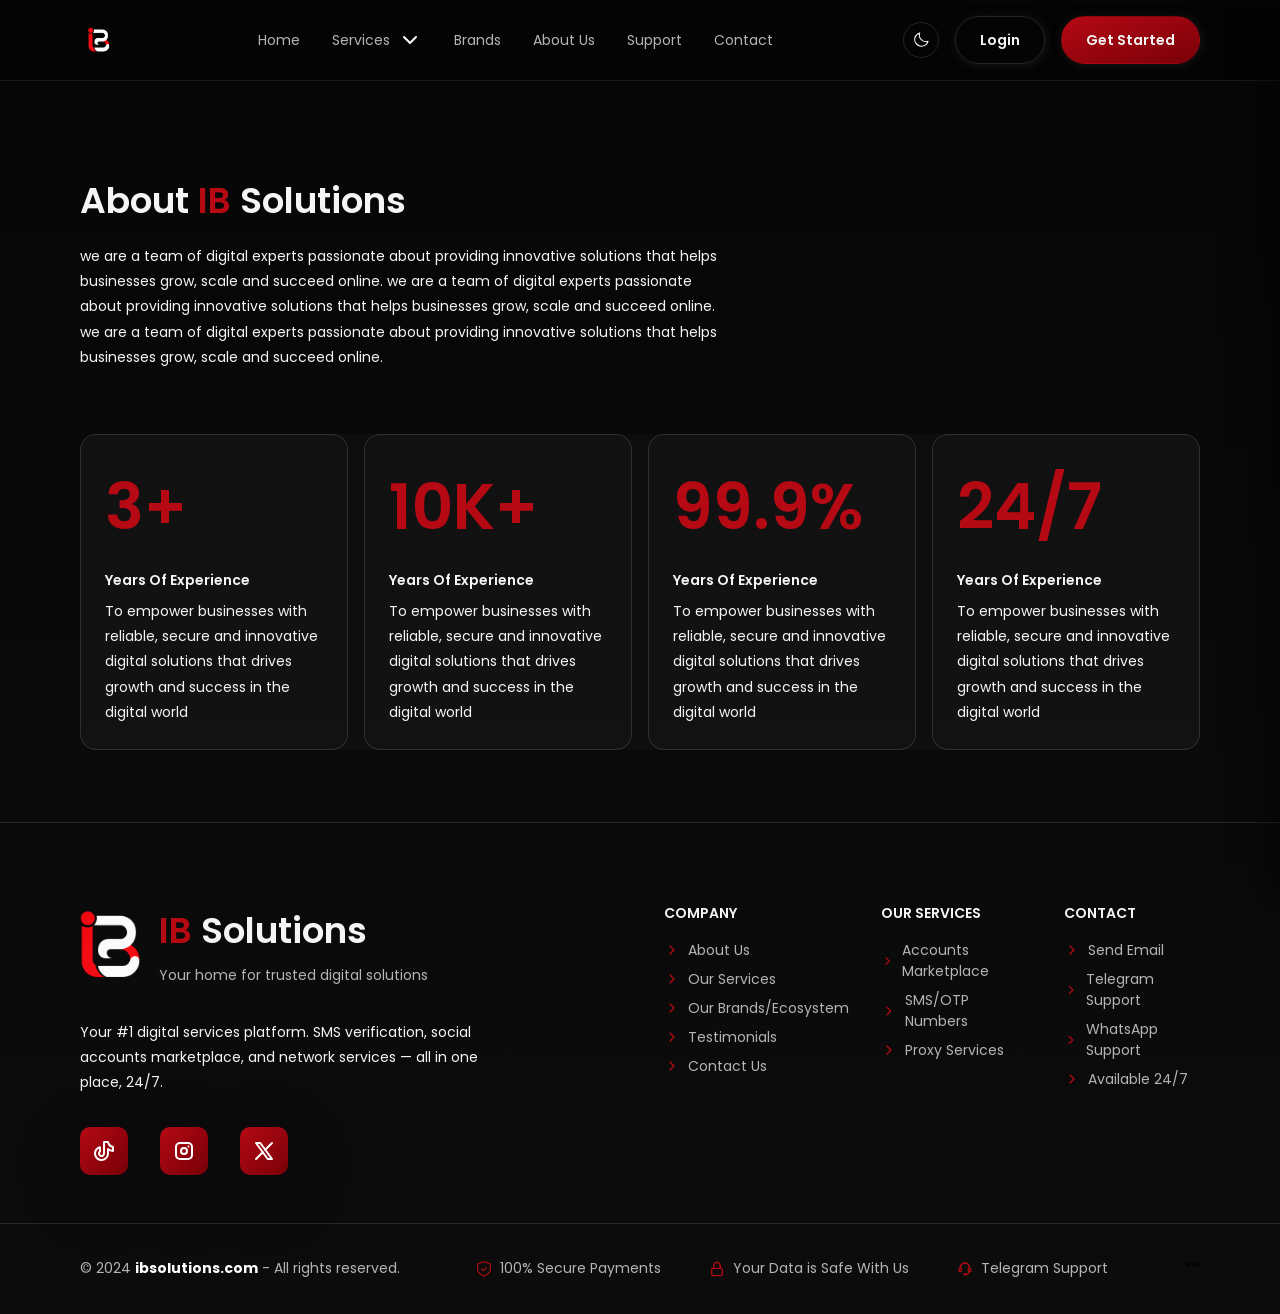
==== commit 5772561b: "filled all text contents" ====
--- a/about.html
+++ b/about.html
@@ -25,7 +25,43 @@
           <div class="logo-container">
             <img class="logo" src="figmasvgs\ibsolutionswhite.png" alt="" />
           </div>
-          <button class="close-btn">X</button>
+          <button class="close-btn">
+            <svg
+              viewBox="0 0 512 512"
+              version="1.1"
+              xmlns="http://www.w3.org/2000/svg"
+              xmlns:xlink="http://www.w3.org/1999/xlink"
+              fill="#000000"
+            >
+              <g id="SVGRepo_bgCarrier" stroke-width="0"></g>
+              <g
+                id="SVGRepo_tracerCarrier"
+                stroke-linecap="round"
+                stroke-linejoin="round"
+              ></g>
+              <g id="SVGRepo_iconCarrier">
+                <title>cancel</title>
+                <g
+                  id="Page-1"
+                  stroke="none"
+                  stroke-width="1"
+                  fill="none"
+                  fill-rule="evenodd"
+                >
+                  <g
+                    id="work-case"
+                    fill="#fff"
+                    transform="translate(91.520000, 91.520000)"
+                  >
+                    <polygon
+                      id="Close"
+                      points="328.96 30.2933333 298.666667 1.42108547e-14 164.48 134.4 30.2933333 1.42108547e-14 1.42108547e-14 30.2933333 134.4 164.48 1.42108547e-14 298.666667 30.2933333 328.96 164.48 194.56 298.666667 328.96 328.96 298.666667 194.56 164.48"
+                    ></polygon>
+                  </g>
+                </g>
+              </g>
+            </svg>
+          </button>
         </div>
         <ul class="sidebar-links">
           <li><a href="index.html">Home</a></li>
@@ -130,7 +166,7 @@
           </div>
 
           <ul class="nav-links">
-            <li><a href="#home">Home</a></li>
+            <li><a href="index.html">Home</a></li>
             <li>
               <a class="fr-g1" href="#services"
                 >Services
@@ -304,93 +340,96 @@
                 data-aos="fade-up"
                 data-aos-delay="100"
               >
-                IB Solutions provides access to reliable digital products and
-                services designed for entrepreneurs, marketers, businesses and
-                online professionals. From social media solutions to
-                communication infrastructure and future digital services, our
-                goal is simple: Make digital growth easier.
+                Your #1 digital services platform. SMS verification, social
+                accounts marketplace, and network services — all in one place,
+                24/7.
               </p>
             </div>
 
             <div class="footer-socials" data-aos="fade-up">
-              <div class="social-icon-container">
-                <a href="#">
-                  <!--
+              <a
+                class="social-icon-container"
+                href=" https://www.tiktok.com/@ibsolutionsofficial?_r=1&_t=ZS-98RvB0lgD01"
+                class="btn"
+              >
+                <!--
 tags: [logo, app, application, mobile, video, music]
 category: Brand
 version: "1.13"
 unicode: "ec73"
 -->
-                  <svg
-                    xmlns="http://www.w3.org/2000/svg"
-                    width="24"
-                    height="24"
-                    viewBox="0 0 24 24"
-                    fill="none"
-                    stroke="#fff"
-                    stroke-width="2"
-                    stroke-linecap="round"
-                    stroke-linejoin="round"
-                  >
-                    <path
-                      d="M21 7.917v4.034a9.948 9.948 0 0 1 -5 -1.951v4.5a6.5 6.5 0 1 1 -8 -6.326v4.326a2.5 2.5 0 1 0 4 2v-11.5h4.083a6.005 6.005 0 0 0 4.917 4.917z"
-                    />
-                  </svg>
-                </a>
-              </div>
-
-              <div class="social-icon-container">
-                <a href="#">
-                  <!--
+                <svg
+                  xmlns="http://www.w3.org/2000/svg"
+                  width="24"
+                  height="24"
+                  viewBox="0 0 24 24"
+                  fill="none"
+                  stroke="#fff"
+                  stroke-width="2"
+                  stroke-linecap="round"
+                  stroke-linejoin="round"
+                >
+                  <path
+                    d="M21 7.917v4.034a9.948 9.948 0 0 1 -5 -1.951v4.5a6.5 6.5 0 1 1 -8 -6.326v4.326a2.5 2.5 0 1 0 4 2v-11.5h4.083a6.005 6.005 0 0 0 4.917 4.917z"
+                  />
+                </svg>
+              </a>
+
+              <a
+                class="social-icon-container"
+                href="https://www.instagram.com/ibsolnsofficial?igsh=MW51cHRldmJ1djY5cQ=="
+              >
+                <!--
 tags: [logo, app, application, images, photos, videos, post, stories, online, community]
 category: Brand
 version: "1.9"
 unicode: "ec20"
 -->
-                  <svg
-                    xmlns="http://www.w3.org/2000/svg"
-                    width="24"
-                    height="24"
-                    viewBox="0 0 24 24"
-                    fill="none"
-                    stroke="#fff"
-                    stroke-width="2"
-                    stroke-linecap="round"
-                    stroke-linejoin="round"
-                  >
-                    <path
-                      d="M4 8a4 4 0 0 1 4 -4h8a4 4 0 0 1 4 4v8a4 4 0 0 1 -4 4h-8a4 4 0 0 1 -4 -4z"
-                    />
-                    <path d="M9 12a3 3 0 1 0 6 0a3 3 0 0 0 -6 0" />
-                    <path d="M16.5 7.5v.01" />
-                  </svg>
-                </a>
-              </div>
-
-              <div class="social-icon-container">
-                <a href="#">
-                  <!--
+                <svg
+                  xmlns="http://www.w3.org/2000/svg"
+                  width="24"
+                  height="24"
+                  viewBox="0 0 24 24"
+                  fill="none"
+                  stroke="#fff"
+                  stroke-width="2"
+                  stroke-linecap="round"
+                  stroke-linejoin="round"
+                >
+                  <path
+                    d="M4 8a4 4 0 0 1 4 -4h8a4 4 0 0 1 4 4v8a4 4 0 0 1 -4 4h-8a4 4 0 0 1 -4 -4z"
+                  />
+                  <path d="M9 12a3 3 0 1 0 6 0a3 3 0 0 0 -6 0" />
+                  <path d="M16.5 7.5v.01" />
+                </svg>
+              </a>
+
+              <a
+                class="social-icon-container"
+                href="https://x.com/ibsolnsofficial?s=21"
+                class="btn"
+              >
+                <!--
 category: Brand
 version: "2.29"
 unicode: "fc0f"
 tags:  [twitter]
 -->
-                  <svg
-                    xmlns="http://www.w3.org/2000/svg"
-                    width="24"
-                    height="24"
-                    viewBox="0 0 24 24"
-                    fill="none"
-                    stroke="#fff"
-                    stroke-width="2"
-                    stroke-linecap="round"
-                    stroke-linejoin="round"
-                  >
-                    <path d="M4 4l11.733 16h4.267l-11.733 -16z" />
-                    <path d="M4 20l6.768 -6.768m2.46 -2.46l6.772 -6.772" />
-                  </svg>
-                </a>
-              </div>
+                <svg
+                  xmlns="http://www.w3.org/2000/svg"
+                  width="24"
+                  height="24"
+                  viewBox="0 0 24 24"
+                  fill="none"
+                  stroke="#fff"
+                  stroke-width="2"
+                  stroke-linecap="round"
+                  stroke-linejoin="round"
+                >
+                  <path d="M4 4l11.733 16h4.267l-11.733 -16z" />
+                  <path d="M4 20l6.768 -6.768m2.46 -2.46l6.772 -6.772" />
+                </svg>
+              </a>
             </div>
           </div>
           <div class="footer-sections">
@@ -427,23 +466,24 @@
                     stroke-linejoin="round"
                   >
                     <polyline points="6 9 12 15 18 9" /></svg
-                  >Our Services
-                </li>
-                <li class="fr-g1">
-                  <svg
-                    xmlns="http://www.w3.org/2000/svg"
-                    width="24"
-                    height="24"
-                    viewBox="0 0 24 24"
-                    fill="none"
-                    stroke="#b50914"
-                    stroke-width="2"
-                    stroke-linecap="round"
-                    stroke-linejoin="round"
-                  >
-                    <polyline points="6 9 12 15 18 9" /></svg
-                  >Brands/Ecosystem
-                </li>
+                  ><a href="#services">Our Services</a>
+                </li>
+                <li class="fr-g1">
+                  <svg
+                    xmlns="http://www.w3.org/2000/svg"
+                    width="24"
+                    height="24"
+                    viewBox="0 0 24 24"
+                    fill="none"
+                    stroke="#b50914"
+                    stroke-width="2"
+                    stroke-linecap="round"
+                    stroke-linejoin="round"
+                  >
+                    <polyline points="6 9 12 15 18 9" /></svg
+                  ><a href="#brands">Our Brands/Ecosystem</a>
+                </li>
+                <!---------------
                 <li class="fr-g1">
                   <svg
                     xmlns="http://www.w3.org/2000/svg"
@@ -459,20 +499,21 @@
                     <polyline points="6 9 12 15 18 9" /></svg
                   >Careers
                 </li>
-                <li class="fr-g1">
-                  <svg
-                    xmlns="http://www.w3.org/2000/svg"
-                    width="24"
-                    height="24"
-                    viewBox="0 0 24 24"
-                    fill="none"
-                    stroke="#b50914"
-                    stroke-width="2"
-                    stroke-linecap="round"
-                    stroke-linejoin="round"
-                  >
-                    <polyline points="6 9 12 15 18 9" /></svg
-                  >Testimonials
+                ----->
+                <li class="fr-g1">
+                  <svg
+                    xmlns="http://www.w3.org/2000/svg"
+                    width="24"
+                    height="24"
+                    viewBox="0 0 24 24"
+                    fill="none"
+                    stroke="#b50914"
+                    stroke-width="2"
+                    stroke-linecap="round"
+                    stroke-linejoin="round"
+                  >
+                    <polyline points="6 9 12 15 18 9" /></svg
+                  ><a href="#testimony">Testimonials</a>
                 </li>
                 <li class="fr-g1">
                   <svg
@@ -508,39 +549,52 @@
                     stroke-linecap="round"
                     stroke-linejoin="round"
                   >
-                    <polyline points="6 9 12 15 18 9" /></svg
-                  >FAQ
-                </li>
-                <li class="fr-g1">
-                  <svg
-                    xmlns="http://www.w3.org/2000/svg"
-                    width="24"
-                    height="24"
-                    viewBox="0 0 24 24"
-                    fill="none"
-                    stroke="#b50914"
-                    stroke-width="2"
-                    stroke-linecap="round"
-                    stroke-linejoin="round"
-                  >
-                    <polyline points="6 9 12 15 18 9" /></svg
-                  >How It Works
-                </li>
-                <li class="fr-g1">
-                  <svg
-                    xmlns="http://www.w3.org/2000/svg"
-                    width="24"
-                    height="24"
-                    viewBox="0 0 24 24"
-                    fill="none"
-                    stroke="#b50914"
-                    stroke-width="2"
-                    stroke-linecap="round"
-                    stroke-linejoin="round"
-                  >
-                    <polyline points="6 9 12 15 18 9" /></svg
-                  >Pricing
-                </li>
+                    <polyline points="6 9 12 15 18 9" />
+                  </svg>
+                  <a
+                    href="https://myibsocials.com/user/register"
+                    target="_blank"
+                    rel="noreferrer noopenner"
+                    >Accounts Marketplace</a
+                  >
+                </li>
+                <li class="fr-g1">
+                  <svg
+                    xmlns="http://www.w3.org/2000/svg"
+                    width="24"
+                    height="24"
+                    viewBox="0 0 24 24"
+                    fill="none"
+                    stroke="#b50914"
+                    stroke-width="2"
+                    stroke-linecap="round"
+                    stroke-linejoin="round"
+                  >
+                    <polyline points="6 9 12 15 18 9" />
+                  </svg>
+                  <a
+                    href="https://ibsmspool.com/login"
+                    target="_blank"
+                    rel="noreferrer noopenner"
+                    >SMS/OTP Numbers</a
+                  >
+                </li>
+                <li class="fr-g1">
+                  <svg
+                    xmlns="http://www.w3.org/2000/svg"
+                    width="24"
+                    height="24"
+                    viewBox="0 0 24 24"
+                    fill="none"
+                    stroke="#b50914"
+                    stroke-width="2"
+                    stroke-linecap="round"
+                    stroke-linejoin="round"
+                  >
+                    <polyline points="6 9 12 15 18 9" /></svg
+                  >Proxy Services
+                </li>
+                <!----------
                 <li class="fr-g1">
                   <svg
                     xmlns="http://www.w3.org/2000/svg"
@@ -586,11 +640,12 @@
                     <polyline points="6 9 12 15 18 9" /></svg
                   >Privacy Policy
                 </li>
+                ----->
               </ul>
             </div>
 
             <div class="footer-section" data-aos="fade-up">
-              <h4 class="footer-section-header">RESOURCES</h4>
+              <h4 class="footer-section-header">CONTACT</h4>
               <ul class="footer-section-list">
                 <li class="fr-g1">
                   <svg
@@ -605,54 +660,54 @@
                     stroke-linejoin="round"
                   >
                     <polyline points="6 9 12 15 18 9" /></svg
-                  >Help Center
-                </li>
-                <li class="fr-g1">
-                  <svg
-                    xmlns="http://www.w3.org/2000/svg"
-                    width="24"
-                    height="24"
-                    viewBox="0 0 24 24"
-                    fill="none"
-                    stroke="#b50914"
-                    stroke-width="2"
-                    stroke-linecap="round"
-                    stroke-linejoin="round"
-                  >
-                    <polyline points="6 9 12 15 18 9" /></svg
-                  >24/7 Support
-                </li>
-
-                <li class="fr-g1">
-                  <svg
-                    xmlns="http://www.w3.org/2000/svg"
-                    width="24"
-                    height="24"
-                    viewBox="0 0 24 24"
-                    fill="none"
-                    stroke="#b50914"
-                    stroke-width="2"
-                    stroke-linecap="round"
-                    stroke-linejoin="round"
-                  >
-                    <polyline points="6 9 12 15 18 9" /></svg
-                  >Contact Support
-                </li>
-
-                <li class="fr-g1">
-                  <svg
-                    xmlns="http://www.w3.org/2000/svg"
-                    width="24"
-                    height="24"
-                    viewBox="0 0 24 24"
-                    fill="none"
-                    stroke="#b50914"
-                    stroke-width="2"
-                    stroke-linecap="round"
-                    stroke-linejoin="round"
-                  >
-                    <polyline points="6 9 12 15 18 9" /></svg
-                  >Live Chat
+                  ><a href="mailto:ibsolutionsofficial@gmail.com">Send Email</a>
+                </li>
+                <li class="fr-g1">
+                  <svg
+                    xmlns="http://www.w3.org/2000/svg"
+                    width="24"
+                    height="24"
+                    viewBox="0 0 24 24"
+                    fill="none"
+                    stroke="#b50914"
+                    stroke-width="2"
+                    stroke-linecap="round"
+                    stroke-linejoin="round"
+                  >
+                    <polyline points="6 9 12 15 18 9" /></svg
+                  ><a href="https://t.me/myibsocials">Telegram Support</a>
+                </li>
+
+                <li class="fr-g1">
+                  <svg
+                    xmlns="http://www.w3.org/2000/svg"
+                    width="24"
+                    height="24"
+                    viewBox="0 0 24 24"
+                    fill="none"
+                    stroke="#b50914"
+                    stroke-width="2"
+                    stroke-linecap="round"
+                    stroke-linejoin="round"
+                  >
+                    <polyline points="6 9 12 15 18 9" /></svg
+                  ><a href="https://wa.me/2348167915872">WhatsApp Support</a>
+                </li>
+
+                <li class="fr-g1">
+                  <svg
+                    xmlns="http://www.w3.org/2000/svg"
+                    width="24"
+                    height="24"
+                    viewBox="0 0 24 24"
+                    fill="none"
+                    stroke="#b50914"
+                    stroke-width="2"
+                    stroke-linecap="round"
+                    stroke-linejoin="round"
+                  >
+                    <polyline points="6 9 12 15 18 9" /></svg
+                  >Available 24/7
                 </li>
               </ul>
             </div>
@@ -884,14 +939,11 @@
       </div>
       <div class="footer-bottom" data-aos="fade-up" data-aos-delay="100">
         <div class="container">
-          <p>&copy 2024 IB Solutions. All rights reserved.</p>
-
-          <div class="legal">
-            <a href="">Privacy</a>
-            <a href="">Terms</a>
-            <a href="">Support</a>
-            <a href="">Support@ibsolutions.ng</a>
-          </div>
+          <p>
+            &copy 2024 <b style="color: #fff">ibsolutions.com</b> - All rights
+            reserved.
+          </p>
+
           <div class="flex-row-jc-sb">
             <div class="fr-g1">
               <svg
@@ -980,7 +1032,7 @@
                   </g>
                 </g>
               </svg>
-              <p>24/7 Customer Support</p>
+              <p>Telegram Support</p>
             </div>
           </div>
           <div class="payment-logos">
--- a/style.css
+++ b/style.css
@@ -220,6 +220,11 @@
   transition: 0.3s;
 }
 
+.close-btn svg {
+  width: 16px;
+  height: 16px;
+}
+
 .close-btn:hover {
   border-color: var(--accent);
   background: rgba(181, 9, 20, 0.1);
@@ -266,6 +271,7 @@
 .sidebar-btns {
   margin-top: 5rem;
 }
+
 .overlay {
   position: fixed;
   inset: 0;
@@ -524,23 +530,34 @@
 .container .visuals-container {
 }
 
-/*
 .glass-container {
-  width: 240px;
-  height: 144px;
-  border-radius: 16px;
-  border: 1px solid hsla(0, 0%, 100%, 0.32);
+  position: absolute;
+  width: fit-content;
+  border-radius: 12px;
+  border: 1px solid hsla(0, 0%, 100%, 0.116);
   background: rgba(10, 10, 10, 0.3);
   backdrop-filter: blur(10px);
-  -webkit-backdrop-filter: blur(10px);
-  box-shadow: 0px 2px 15px #f5f5f55b;
+  padding: 0.5rem 1rem;
+  display: flex;
+  flex-direction: column;
+  justify-content: center;
+  align-items: center;
+  box-shadow:;
+  z-index: 3;
+}
+
+.glass-container h3 {
+  font-size: 14px;
+}
+
+.glass-container p {
+  font-size: 10px;
 }
 
 .glass-1 {
   position: absolute;
   top: 100px;
   left: -10px;
-  transform: skewY(20deg);
 }
 
 .glass-2 {
@@ -554,7 +571,26 @@
   bottom: -10px;
   right: -50px;
 }
-*/
+
+.glass-4 {
+  top: 120px;
+  right: 10px;
+}
+
+.glass-5 {
+  top: 90px;
+  left: 10px;
+}
+
+.glass-6 {
+  bottom: 100px;
+  right: 10px;
+}
+
+.glass-7 {
+  bottom: 120px;
+  left: 10px;
+}
 
 .hero .container {
   /*min-height: inherit;*/
@@ -695,7 +731,6 @@
 .card {
   border: 1px solid var(--border);
   border-radius: 22px;
-
   background: rgba(255, 255, 255, 0.02);
   transition: 0.2s ease;
   padding: 2rem;
@@ -715,10 +750,10 @@
 .service-card {
   display: flex;
   flex-direction: column;
-  gap: 1.3rem;
-  padding: 2rem;
+  gap: 1rem;
+  padding: 1.5rem;
   flex-shrink: 0;
-  flex: 0 1 250px;
+  flex: 0 0 250px;
   flex-shrink: 0;
   border: 1px solid var(--border);
   border-radius: 22px;
@@ -728,6 +763,10 @@
     background 0.2s ease,
     border 0.2s ease,
     transform 0.2s ease;
+}
+
+.to-bottom {
+  margin-top: auto;
 }
 
 .service-card .icon-container {
@@ -797,7 +836,7 @@
 
 .map-dots {
   position: absolute;
-  right: -600px;
+  /*right: -600px;*/
   top: 50px;
   z-index: -1000;
   opacity: 0.7;
@@ -880,6 +919,7 @@
     var(--darker-accent)
   );
   padding: 3rem;
+  box-shadow: 2px 2px 20px #252323a1;
 }
 
 .cta-container button {
@@ -916,7 +956,7 @@
   cursor: pointer;
   max-width: 650px;
 
-  transition: 0.3s;
+  transition: 0.3s ease-in;
 }
 
 .question {
@@ -941,6 +981,7 @@
   justify-content: center;
   align-items: center;
   aspect-ratio: 1/1;
+  z-index: 3;
 }
 
 .why-section-top .img-container img {
@@ -1536,7 +1577,7 @@
 
 .testimony-card {
   border: 1px solid var(--border);
-  padding: 1.5rem;
+  padding: 2rem;
   display: grid;
   gap: 2rem;
   grid-template-rows: auto auto;
@@ -1546,13 +1587,19 @@
 
 @media (min-width: 1024px) {
   .testimony-card {
-    flex: 0 0 calc((100% - 2rem) / 3);
+    flex: 0 0 calc((100% - 3rem) / 3);
   }
 }
 
 .testimony-card .profile {
   display: flex;
   gap: 1rem;
+  align-items: center;
+}
+
+.profile-title {
+  font-size: 10px;
+  color: var(--mute);
 }
 
 .testimonial-slider {
@@ -1591,8 +1638,8 @@
 }
 
 .testimony-card .profile .profile-container {
-  width: 48px;
-  height: 48px;
+  width: 40px;
+  height: 40px;
   border-radius: 50%;
   background: linear-gradient(135deg, #b50914, #ff4d5a);
   display: flex;
@@ -1610,7 +1657,7 @@
 
 .testimonies {
   display: flex;
-  gap: 1.5rem;
+  gap: 1rem;
   overflow-x: auto;
   scroll-behavior: smooth;
   scroll-snap-type: x mandatory;
@@ -1661,7 +1708,7 @@
 .card-description .icon-containers {
   display: flex;
   flex-direction: column;
-  gap: 0.5rem;
+  gap: 1rem;
   padding-top: 2rem;
 }
 
@@ -1717,6 +1764,7 @@
   padding: 0.5rem;
   border-radius: 14px;
   background: #fff;
+  box-shadow: 1px 1px 10px #fff;
 }
 
 .brand-social-icons-container img {
@@ -1726,6 +1774,18 @@
   justify-content: center;
   align-items: center;
   flex-shrink: 0;
+}
+
+.brand-title {
+  display: flex;
+  gap: 1rem;
+  align-items: center;
+}
+
+.card-title {
+  display: flex;
+  flex-direction: column;
+  gap: 1.5rem;
 }
 /*===================== GRAPHICS SECTION ====================*/
 
@@ -1788,6 +1848,7 @@
 .why .container {
   display: grid;
   gap: 1rem;
+  position: relative;
 }
 
 @media (min-width: 1024px) {
@@ -1803,7 +1864,44 @@
   }
 }
 
-.why div {
+.why .container .img-container {
+  position: relative;
+}
+
+.why .container .map-dots {
+  display: block;
+  top: 220px;
+  right: -600px;
+  opacity: 0.5;
+}
+
+.why-section-top {
+  overflow-x: hidden;
+  position: relative;
+  scrollbar-width: none;
+  -webkit-scrollbar-width: none;
+  z-index: 3;
+}
+
+.why-section-top h2,
+.why-section-top p {
+  z-index: 3;
+}
+
+.why-section-top::before {
+  content: "";
+  position: absolute;
+  inset: 0;
+  background: rgba(0, 0, 0, 0.05);
+  z-index: 1;
+  /*
+  background: radial-gradient(
+    circle at top right,
+    rgba(181, 9, 20, 0.3),
+    transparent 40%
+  );
+  pointer-events: none;
+  */
 }
 
 .footer-bottom p {
@@ -1878,7 +1976,6 @@
 }
 
 .sms-page-hero .btn {
-  width: fit-content;
   margin: 0 auto;
 }
 
@@ -1968,6 +2065,10 @@
   gap: 1rem;
 }
 
+.how-list .how p {
+  max-width: 270px;
+}
+
 .how {
   border: 1px solid var(--border);
   padding: 1.5rem;
@@ -1994,13 +2095,20 @@
 
 .how-list .icon-container,
 .feature .icon-container,
-.contact-detail .icon-container {
+.contact-detail .icon-container,
+.brand-title .icon-container {
   width: 48px;
   height: 48px;
   border: 1px solid var(--border);
   border-radius: 10px;
 }
 
+.brand-title .icon-container {
+  width: 40px;
+  height: 40px;
+  border-radius: 8px;
+}
+
 .how-it-works .container {
   display: grid;
   gap: 3rem;
@@ -2026,7 +2134,16 @@
 
 .text-container {
   display: grid;
-  gap: 0.5rem;
+  gap: 0.2rem;
+}
+
+.text-container p {
+  font-size: 12px;
+  color: var(--muted);
+}
+
+.text-container h4 {
+  font-size: 12px;
 }
 
 .sms-page-cta .container {
@@ -2055,6 +2172,25 @@
   border-radius: 16px;
 }
 
+.sma-container {
+  width: 250px;
+  border-radius: 16px;
+  overflow: hidden;
+  margin: 0 auto;
+  box-shadow: 2px 2px 20px #252323a1;
+  border: 2px solid rgba(6, 6, 6, 0.135);
+}
+
+.sma-containerimg {
+  display: block;
+  width: 100%;
+}
+
+.features .container .slant {
+  text-align: center;
+  margin-top: 1rem;
+}
+
 .visuals-container .bottom {
   border-top: 1px solid var(--border);
   display: flex;
@@ -2119,6 +2255,14 @@
   display: flex;
   flex-direction: column;
   justify-content: space-between;
+}
+
+.product-card h4 {
+  font-size: 14px;
+}
+
+.product-card p {
+  font-size: 12px;
 }
 
 .product-card .icon-container {
@@ -2141,12 +2285,23 @@
   justify-content: center;
 }
 
-.icon-container svg {
+.brand-title div {
+  display: flex;
+}
+
+.icon-container svg,
+.brand-title .icon-container svg {
   width: 24px;
   height: 24px;
 }
 
-.how .icon-container {
+.brand-title .icon-container svg {
+  width: 20px;
+  height: 20px;
+}
+
+.how .icon-container,
+.brand-title .icon-container {
   background: var(--accent);
 }
 
@@ -2159,7 +2314,7 @@
   width: 12px;
   height: 12px;
   border-radius: 16px;
-  border: 3px solid rgb(102, 174, 102);
+  border: 3px solid hsla(120, 97%, 77%, 0.523);
 }
 
 .number-illustration {
@@ -2304,3 +2459,30 @@
 a .btn {
   width: 100%;
 }
+
+.sma-qualities {
+  display: grid;
+  gap: 0.5rem;
+  border: 1px solid rgba(181, 9, 21, 0.2);
+  padding: 1.5rem;
+  border-radius: 16px;
+  margin: 1rem 0;
+  background-color: rgba(181, 9, 21, 0.05);
+}
+
+.sma-quality {
+  display: flex;
+  gap: 1rem;
+  align-items: center;
+}
+
+.sma-quality p {
+  font-weight: 500;
+  font-size: 13px;
+}
+
+.slant {
+  color: var(--muted);
+  font-size: 10px;
+  font-style: italic;
+}
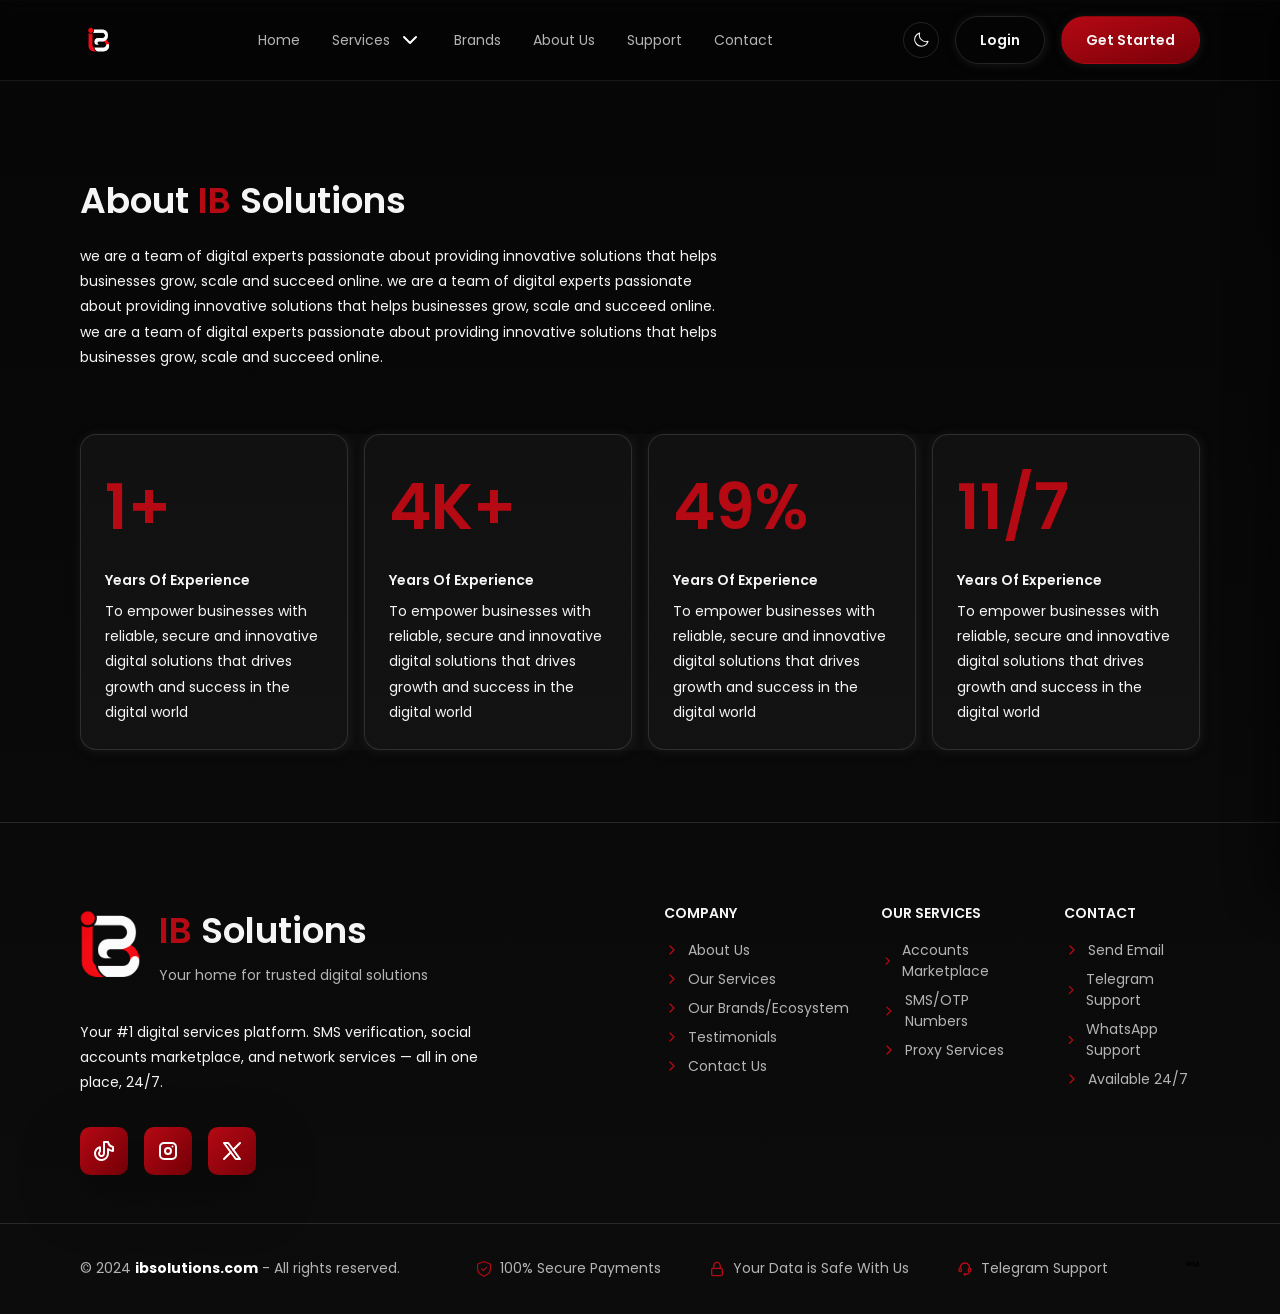
==== commit 0f3e3eb5: "added testimonial stars" ====
--- a/about.html
+++ b/about.html
@@ -266,7 +266,7 @@
           <div class="about-quality-container section-contents">
             <div class="quality card" data-aos="fade-up">
               <div class="top">
-                <h2 class="red">3+</h2>
+                <h2 class="red counter" data-target="3" data-suffix="+">3+</h2>
                 <h4>Years Of Experience</h4>
               </div>
               <div class="bottom">
@@ -279,7 +279,7 @@
             </div>
             <div class="quality card" data-aos="fade-up">
               <div class="top">
-                <h2 class="red">10K+</h2>
+                <h2 class="red counter" data-target="10" data-suffix="K+">0</h2>
                 <h4>Years Of Experience</h4>
               </div>
 
@@ -293,7 +293,9 @@
             </div>
             <div class="quality card" data-aos="fade-up">
               <div class="top">
-                <h2 class="red">99.9%</h2>
+                <h2 class="red counter" data-target="99.9" data-suffix="%">
+                  0
+                </h2>
                 <h4>Years Of Experience</h4>
               </div>
               <div class="bottom">
@@ -306,7 +308,7 @@
             </div>
             <div class="quality card" data-aos="fade-up">
               <div class="top">
-                <h2 class="red">24/7</h2>
+                <h2 class="red counter" data-target="24" data-suffix="/7"></h2>
                 <h4>Years Of Experience</h4>
               </div>
               <div class="bottom">
@@ -1064,8 +1066,11 @@
     <script>
       AOS.init();
     </script>
+    <!------------
     <script src="//cdn.jsdelivr.net/npm/globe.gl"></script>
+
     <script src="myglobe.js"></script>
+    ---->
     <script src="script.js"></script>
   </body>
 </html>
--- a/style.css
+++ b/style.css
@@ -734,6 +734,7 @@
   background: rgba(255, 255, 255, 0.02);
   transition: 0.2s ease;
   padding: 2rem;
+  box-shadow: 1px 1px 10px #252323a1;
 }
 
 .card:hover {
@@ -1246,7 +1247,7 @@
 
 .footer-socials {
   display: flex;
-  gap: 2rem;
+  gap: 1rem;
   align-items: center;
 }
 
@@ -1583,6 +1584,21 @@
   grid-template-rows: auto auto;
   flex: 0 0 100%;
   scroll-snap-align: center;
+}
+
+.review {
+  display: flex;
+  flex-direction: column;
+  gap: 1rem;
+}
+
+.review-stars {
+  display: flex;
+}
+
+.review-stars svg {
+  width: 20px;
+  height: 20px;
 }
 
 @media (min-width: 1024px) {
@@ -1964,7 +1980,6 @@
 .why-section-bottom-card .top {
   display: flex;
   flex-direction: column;
-
   gap: 1rem;
 }
 
@@ -1979,6 +1994,7 @@
   margin: 0 auto;
 }
 
+/*
 .sms-page-hero .tagline {
   border: 1px solid var(--accent);
   border-radius: 999px;
@@ -1990,6 +2006,7 @@
   color: var(--accent);
   background: hsla(357, 92%, 85%, 0.792);
 }
+  */
 
 .sms-page-hero .tagline p {
 }
@@ -2220,7 +2237,6 @@
   padding: 0.5rem 0.8rem;
   border-radius: 10px;
   align-items: center;
-  width: fit-content;
 }
 
 .countries-list {
@@ -2247,6 +2263,7 @@
   gap: 1rem;
   margin-top: 3rem;
 }
+
 .product-card {
   border: 1px solid var(--border);
   border-radius: 12px;
@@ -2254,7 +2271,10 @@
   aspect-ratio: 1/1;
   display: flex;
   flex-direction: column;
+  gap: 1rem;
   justify-content: space-between;
+  align-items: center;
+  text-align: center;
 }
 
 .product-card h4 {
@@ -2266,10 +2286,20 @@
 }
 
 .product-card .icon-container {
+  width: 48px;
+  height: 48px;
+  border-radius: 999px;
+  border: 1px solid var(--border);
+  background: #fff;
+  overflow: hidden;
+  display: flex;
+  justify-content: center;
+  align-items: center;
+}
+
+.product-card .icon-container img {
   width: 36px;
   height: 36px;
-  border-radius: 999px;
-  border: 1px solid var(--border);
 }
 
 #globeViz {
@@ -2314,7 +2344,20 @@
   width: 12px;
   height: 12px;
   border-radius: 16px;
-  border: 3px solid hsla(120, 97%, 77%, 0.523);
+  border: 3px solid rgba(132, 223, 132, 0.847);
+  animation: pulse 2s ease-in-out infinite;
+}
+
+@keyframes pulse {
+  0%,
+  100% {
+    transform: scale(1);
+    opacity: 0.8;
+  }
+  50% {
+    transform: scale(1.05);
+    opacity: 1;
+  }
 }
 
 .number-illustration {
@@ -2334,6 +2377,28 @@
 .number-illustration .num {
   text-decoration: underline;
   color: blue;
+}
+
+.floating-cards .card {
+  animation: float 6s ease-in-out infinite;
+}
+
+.card-2 {
+  animation-delay: 0.8s;
+}
+
+.card-3 {
+  animation-delay: 1.6s;
+}
+
+@keyframes float {
+  0%,
+  100% {
+    transform: translateY(0px);
+  }
+  50% {
+    transform: translateY(-12px);
+  }
 }
 
 .country-flag-container {
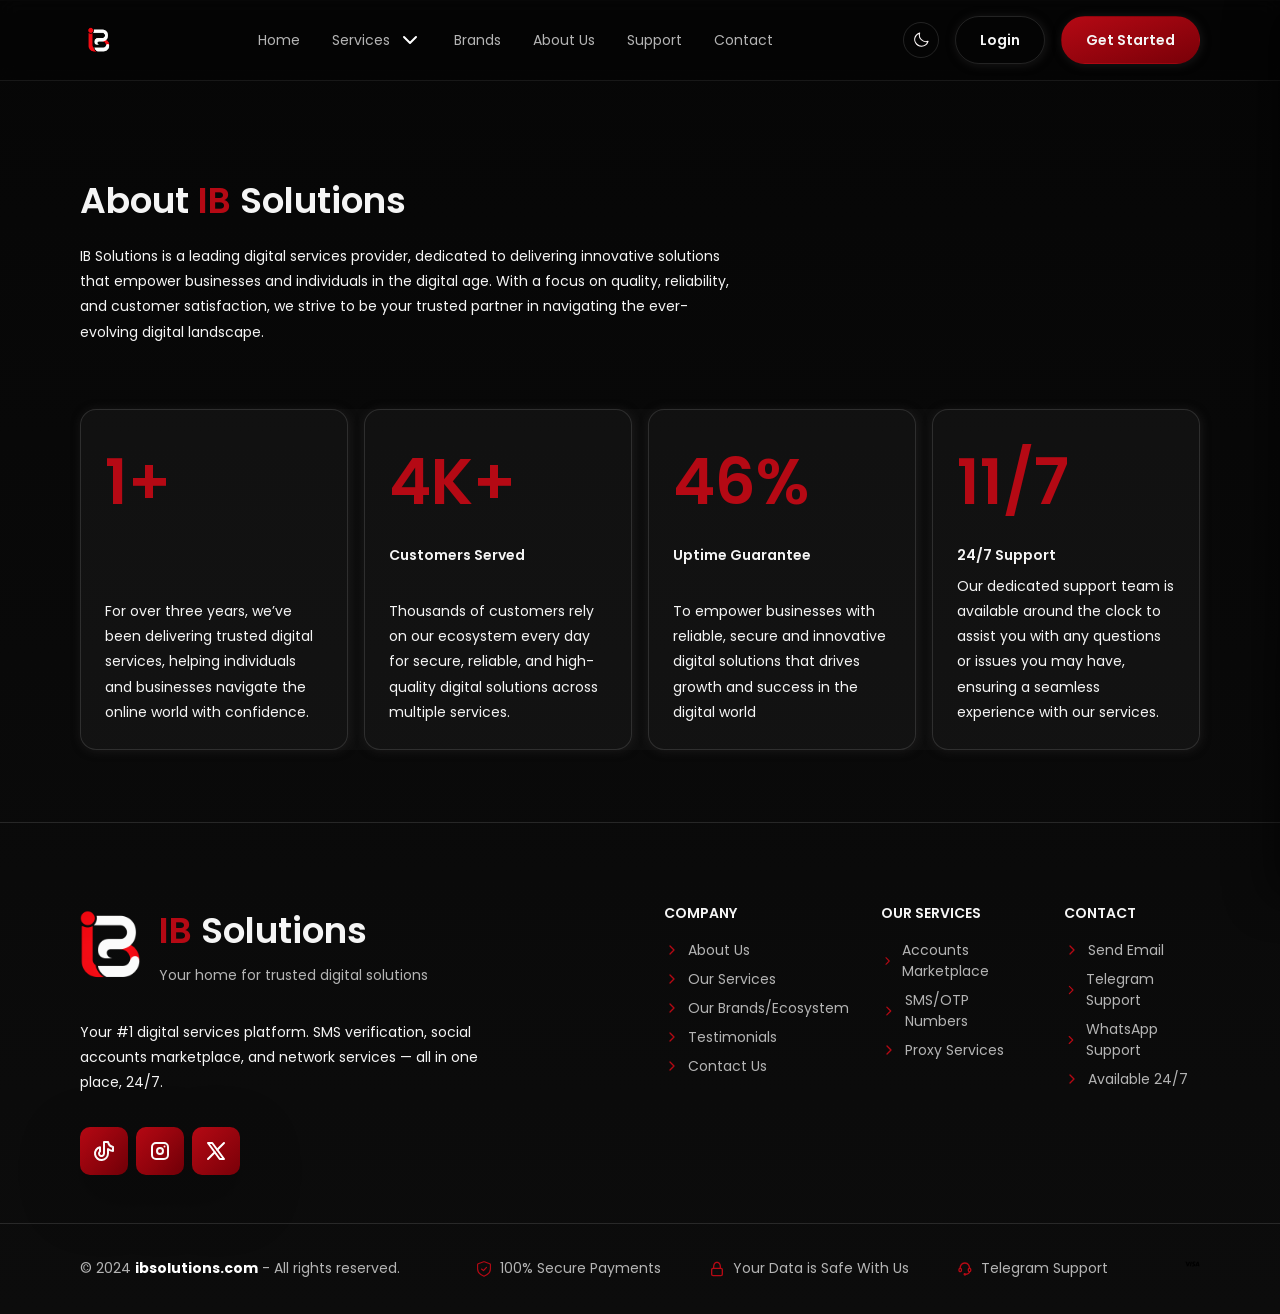
==== commit 2ad0f014: "added text content to about section" ====
--- a/about.html
+++ b/about.html
@@ -249,13 +249,12 @@
                 About <span class="red">IB</span> Solutions
               </h2>
               <p data-aos="fade-up">
-                we are a team of digital experts passionate about providing
-                innovative solutions that helps businesses grow, scale and
-                succeed online. we are a team of digital experts passionate
-                about providing innovative solutions that helps businesses grow,
-                scale and succeed online. we are a team of digital experts
-                passionate about providing innovative solutions that helps
-                businesses grow, scale and succeed online.
+                IB Solutions is a leading digital services provider, dedicated
+                to delivering innovative solutions that empower businesses and
+                individuals in the digital age. With a focus on quality,
+                reliability, and customer satisfaction, we strive to be your
+                trusted partner in navigating the ever-evolving digital
+                landscape.
               </p>
             </div>
             <div class="about-left-image-container" data-aos="fade-up">
@@ -267,7 +266,36 @@
             <div class="quality card" data-aos="fade-up">
               <div class="top">
                 <h2 class="red counter" data-target="3" data-suffix="+">3+</h2>
-                <h4>Years Of Experience</h4>
+                <h4></h4>
+              </div>
+              <div class="bottom">
+                <p>
+                  For over three years, we’ve been delivering trusted digital
+                  services, helping individuals and businesses navigate the
+                  online world with confidence.
+                </p>
+              </div>
+            </div>
+            <div class="quality card" data-aos="fade-up">
+              <div class="top">
+                <h2 class="red counter" data-target="10" data-suffix="K+">0</h2>
+                <h4>Customers Served</h4>
+              </div>
+
+              <div class="bottom">
+                <p>
+                  Thousands of customers rely on our ecosystem every day for
+                  secure, reliable, and high-quality digital solutions across
+                  multiple services.
+                </p>
+              </div>
+            </div>
+            <div class="quality card" data-aos="fade-up">
+              <div class="top">
+                <h2 class="red counter" data-target="99.9" data-suffix="%">
+                  0
+                </h2>
+                <h4>Uptime Guarantee</h4>
               </div>
               <div class="bottom">
                 <p>
@@ -279,43 +307,14 @@
             </div>
             <div class="quality card" data-aos="fade-up">
               <div class="top">
-                <h2 class="red counter" data-target="10" data-suffix="K+">0</h2>
-                <h4>Years Of Experience</h4>
-              </div>
-
-              <div class="bottom">
-                <p>
-                  To empower businesses with reliable, secure and innovative
-                  digital solutions that drives growth and success in the
-                  digital world
-                </p>
-              </div>
-            </div>
-            <div class="quality card" data-aos="fade-up">
-              <div class="top">
-                <h2 class="red counter" data-target="99.9" data-suffix="%">
-                  0
-                </h2>
-                <h4>Years Of Experience</h4>
+                <h2 class="red counter" data-target="24" data-suffix="/7"></h2>
+                <h4>24/7 Support</h4>
               </div>
               <div class="bottom">
                 <p>
-                  To empower businesses with reliable, secure and innovative
-                  digital solutions that drives growth and success in the
-                  digital world
-                </p>
-              </div>
-            </div>
-            <div class="quality card" data-aos="fade-up">
-              <div class="top">
-                <h2 class="red counter" data-target="24" data-suffix="/7"></h2>
-                <h4>Years Of Experience</h4>
-              </div>
-              <div class="bottom">
-                <p>
-                  To empower businesses with reliable, secure and innovative
-                  digital solutions that drives growth and success in the
-                  digital world
+                  Our dedicated support team is available around the clock to
+                  assist you with any questions or issues you may have, ensuring
+                  a seamless experience with our services.
                 </p>
               </div>
             </div>
--- a/style.css
+++ b/style.css
@@ -1247,7 +1247,7 @@
 
 .footer-socials {
   display: flex;
-  gap: 1rem;
+  gap: 0.5rem;
   align-items: center;
 }
 
@@ -1532,7 +1532,7 @@
 }
 .community-links {
   display: grid;
-  gap: 1rem;
+  gap: 12px;
 }
 
 .community-links > div {
@@ -2143,6 +2143,10 @@
   gap: 1rem;
 }
 
+.underline {
+  text-decoration: underline;
+}
+
 .features-list,
 .contact-details {
   display: grid;
@@ -2551,3 +2555,228 @@
   font-size: 10px;
   font-style: italic;
 }
+
+/*
+.modal-button {
+  position: fixed;
+  width: 62px;
+  height: 62px;
+  border-radius: 999px;
+  border: none;
+  background: var(--accent);
+  cursor: pointer;
+  right: 25px;
+  bottom: 25px;
+  z-index: 10000;
+}
+
+.modal-button:hover {
+  transform: translateY(-3px);
+}
+
+.community-modal {
+  position: fixed;
+  top: 50%;
+  background: #fff;
+  border-radius: 16px;
+  width: 80%;
+  height: 300px;
+  margin: 0 auto;
+  z-index: 10000;
+  display: none;
+}
+
+*/
+.community-trigger {
+  position: fixed;
+
+  right: 28px;
+
+  bottom: 28px;
+
+  width: 62px;
+
+  height: 62px;
+
+  border: none;
+
+  border-radius: 50%;
+
+  background: #e50914;
+
+  cursor: pointer;
+
+  display: flex;
+
+  align-items: center;
+
+  justify-content: center;
+
+  box-shadow: 0 15px 35px rgba(229, 9, 20, 0.35);
+
+  transition: 0.35s;
+
+  z-index: 9999;
+}
+
+.community-trigger:hover {
+  transform: translateY(-4px) scale(1.05);
+}
+
+.community-portal {
+  position: fixed;
+
+  width: 100%;
+  inset: 0;
+
+  min-height: 100%;
+
+  display: flex;
+
+  justify-content: center;
+
+  align-items: center;
+
+  padding: 20px;
+
+  background: rgba(0, 0, 0, 0.75);
+
+  opacity: 0;
+
+  visibility: hidden;
+
+  transition: 0.35s;
+
+  z-index: 10000;
+}
+
+.community-portal.community-open {
+  opacity: 1;
+
+  visibility: visible;
+}
+
+.community-box {
+  width: min(92vw, 520px);
+
+  max-width: 520px;
+  max-height: 95vh;
+
+  background: #121212;
+
+  border-radius: 22px;
+
+  border: 1px solid rgba(255, 255, 255, 0.08);
+
+  padding: 28px;
+
+  transform: translateY(40px);
+
+  transition: 0.35s;
+
+  position: relative;
+}
+
+.community-portal.community-open .community-box {
+  animation: modalZoom 0.38s ease-in-out;
+}
+
+.community-close {
+  position: absolute;
+
+  right: 20px;
+
+  top: 20px;
+
+  width: 42px;
+
+  height: 42px;
+
+  border: none;
+
+  border-radius: 50%;
+
+  background: #202020;
+
+  color: white;
+
+  font-size: 24px;
+
+  cursor: pointer;
+}
+
+.community-tag {
+  display: inline-block;
+
+  padding: 8px 16px;
+
+  border-radius: 100px;
+
+  background: #e50914;
+
+  font-size: 0.75rem;
+}
+
+.community-box h2 {
+  margin: 18px 0 12px;
+}
+
+.community-box p {
+  color: #9b9b9b;
+
+  line-height: 1.7;
+}
+
+.community-links {
+  margin-top: 30px;
+
+  display: grid;
+
+  gap: 15px;
+}
+
+.community-links a {
+  display: flex;
+
+  flex-direction: column;
+
+  text-decoration: none;
+
+  color: white;
+
+  padding: 14px;
+
+  border-radius: 16px;
+
+  background: #1b1b1b;
+
+  transition: 0.3s;
+}
+
+.community-links a:hover {
+  background: #262626;
+
+  transform: translateX(6px);
+}
+
+.community-links span {
+  margin-top: 5px;
+
+  color: #9f9f9f;
+
+  font-size: 0.9rem;
+}
+
+@keyframes modalZoom {
+  0% {
+    transform: scale(0.75);
+    opacity: 0;
+  }
+  70% {
+    transform: scale(1.03);
+  }
+  100% {
+    transform: scale(1);
+    opacity: 1;
+  }
+}
